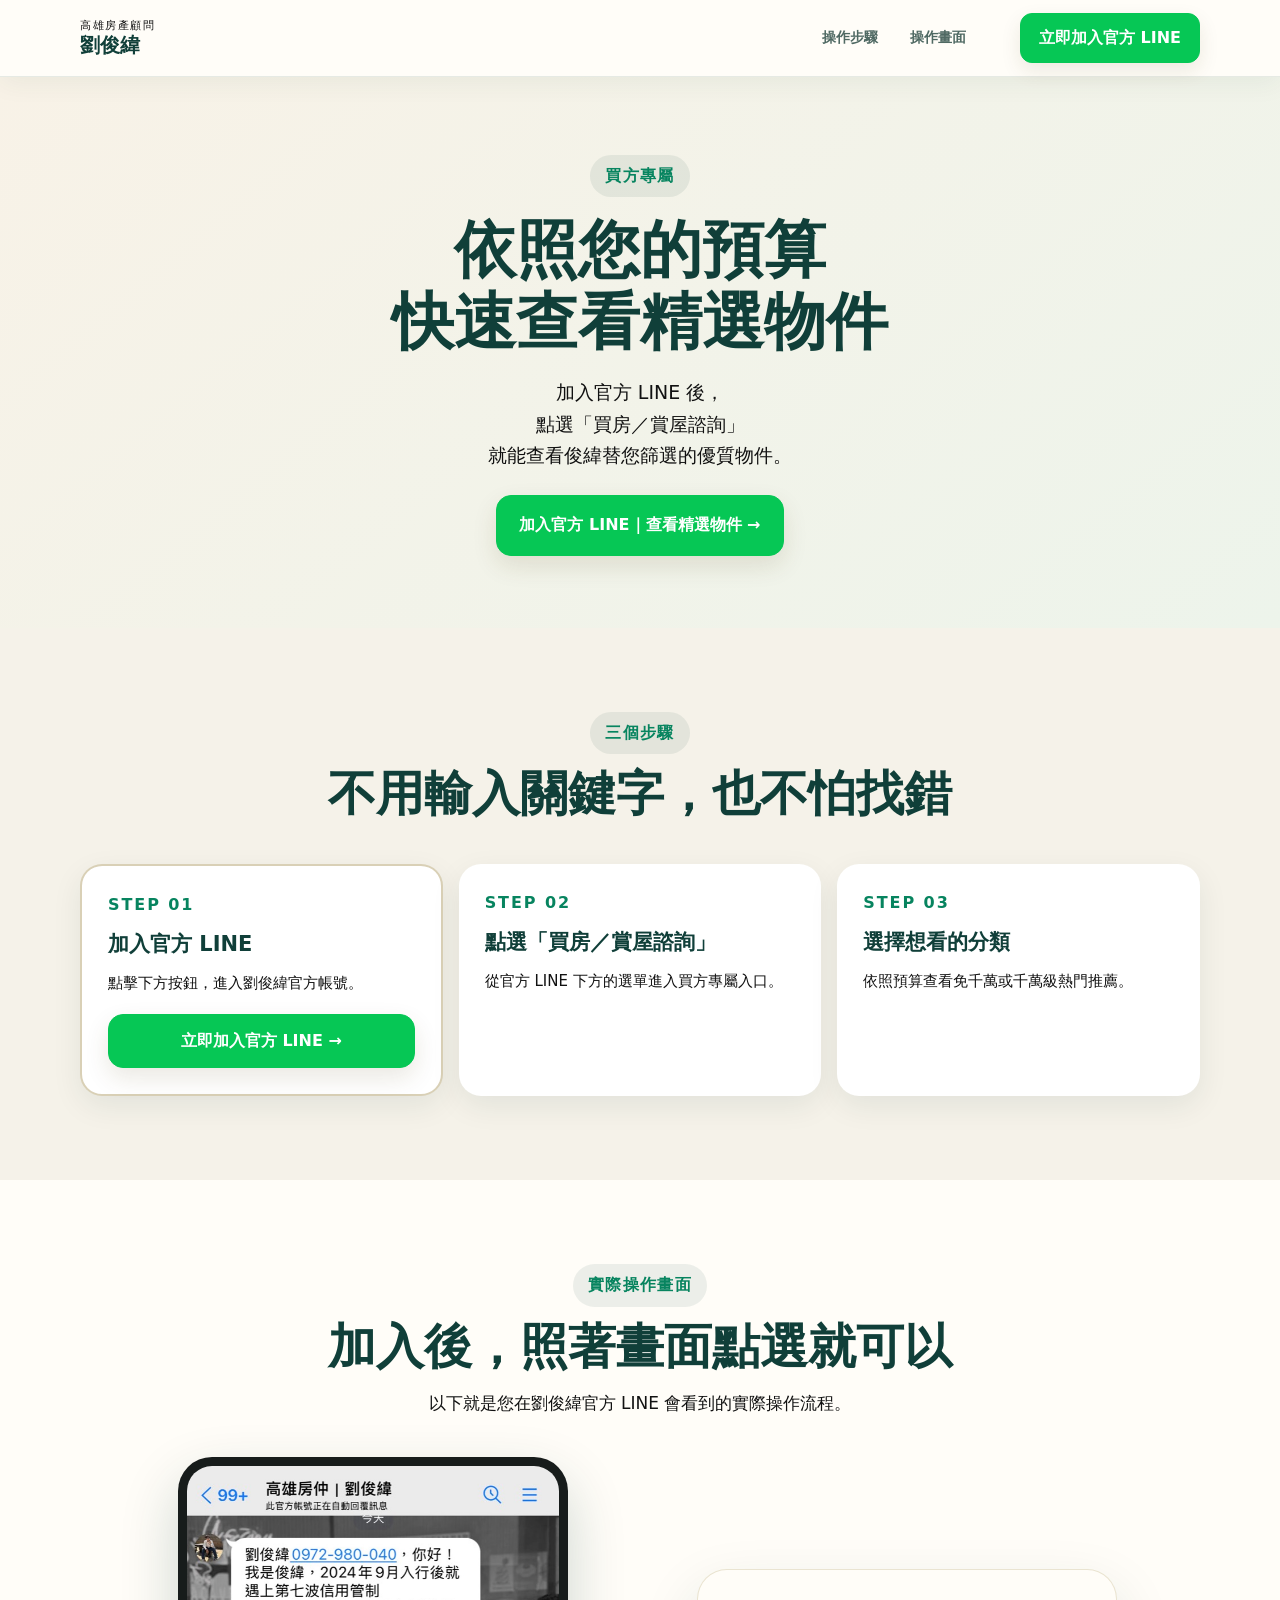
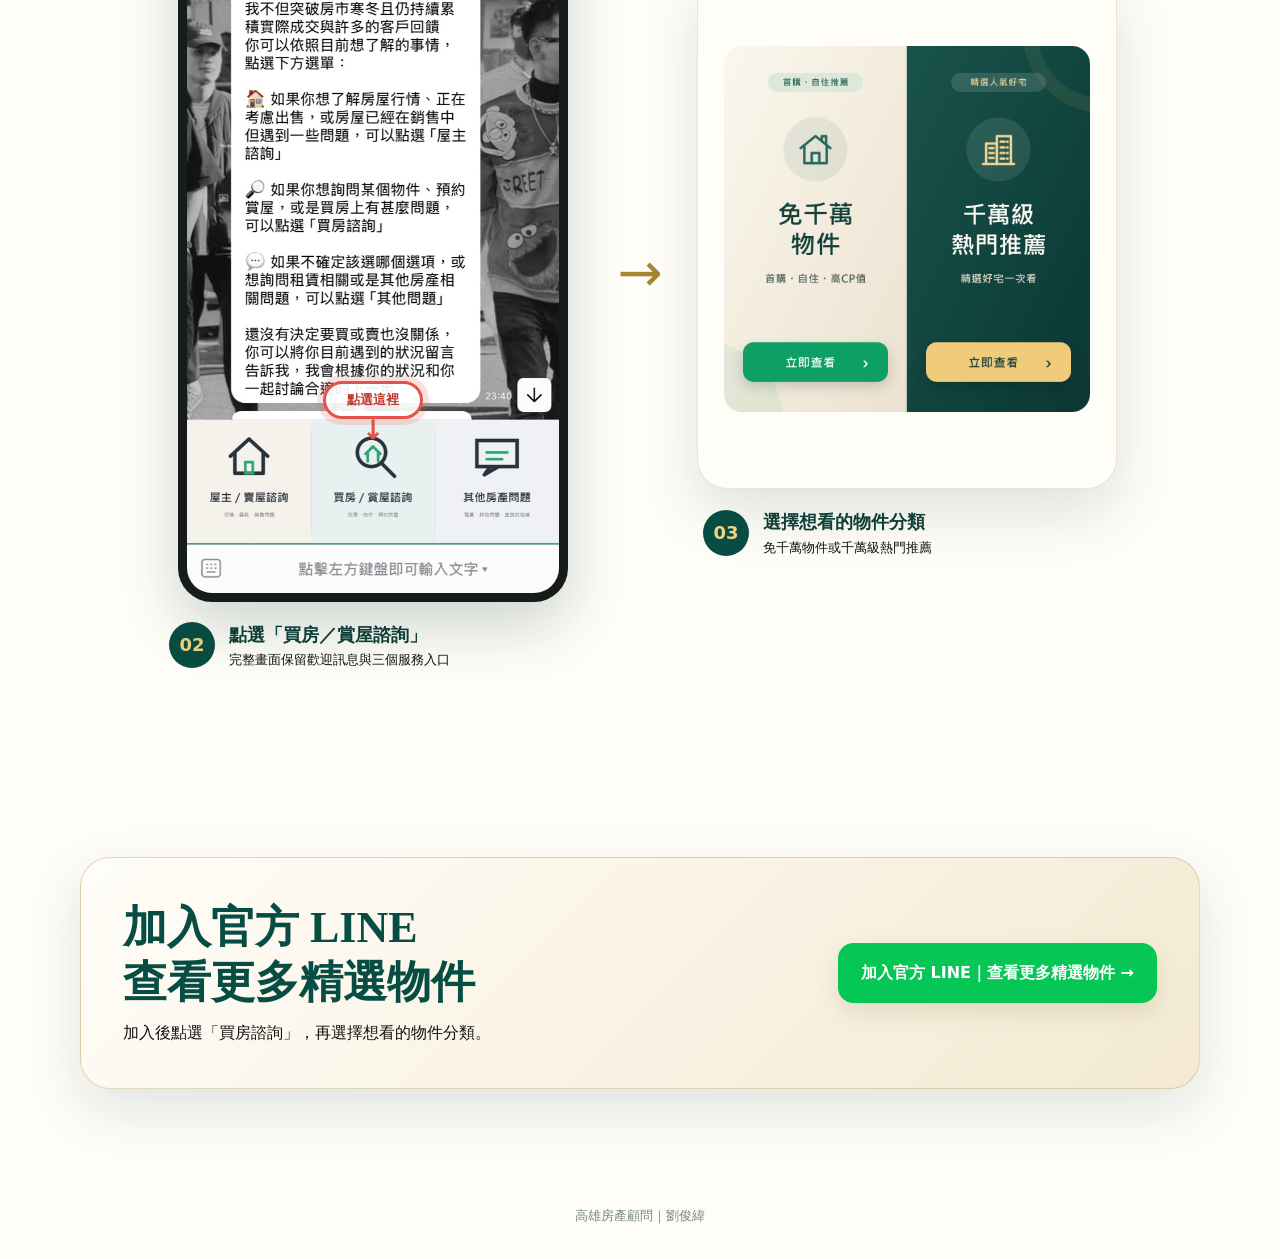
==== buyer.html @ 052be554 "優化手機版閱讀與操作體驗" ====
<!doctype html>
<html lang="zh-Hant">
<head>
  <meta charset="utf-8"><meta name="viewport" content="width=device-width,initial-scale=1">
  <title>精選物件｜劉俊緯不動產顧問</title><meta name="description" content="加入劉俊緯官方LINE，點選買房諮詢，查看依預算整理的精選物件。">
  <link rel="stylesheet" href="site.css?v=20261110b">
</head>
<body class="has-sticky">
  <header class="sticky-nav"><div class="nav-inner wrap"><a class="nav-brand" href="index.html"><small>高雄房產顧問</small><b>劉俊緯</b></a><nav><a href="#steps">操作步驟</a><a href="#tutorial">操作畫面</a></nav><a class="nav-cta" href="https://lin.ee/toOOFOn" target="_blank" rel="noreferrer">立即加入官方 LINE</a></div></header>
  <main>
    <section class="hero buyer-hero"><div class="wrap buyer-hero-copy"><span class="section-label">買方專屬</span><h1>依照您的預算<br>快速查看精選物件</h1><p class="lead"><span>加入官方 LINE 後，</span><span>點選「買房／賞屋諮詢」</span><span>就能查看俊緯替您篩選的優質物件。</span></p><a class="cta" href="https://lin.ee/toOOFOn" target="_blank" rel="noreferrer">加入官方 LINE｜查看精選物件 →</a></div></section>
    <section id="steps" class="section soft"><div class="wrap"><div class="section-head"><span class="section-label">三個步驟</span><h2>不用輸入關鍵字，也不怕找錯</h2></div><div class="steps-line buyer-steps"><article class="step featured-step"><b>STEP 01</b><h3>加入官方 LINE</h3><p>點擊下方按鈕，進入劉俊緯官方帳號。</p><a class="cta mini-cta" href="https://lin.ee/toOOFOn" target="_blank" rel="noreferrer">立即加入官方 LINE →</a></article><article class="step"><b>STEP 02</b><h3>點選「買房／賞屋諮詢」</h3><p>從官方 LINE 下方的選單進入買方專屬入口。</p></article><article class="step"><b>STEP 03</b><h3>選擇想看的分類</h3><p>依照預算查看免千萬或千萬級熱門推薦。</p></article></div></div></section>
    <section id="tutorial" class="section"><div class="wrap"><div class="section-head"><span class="section-label">實際操作畫面</span><h2>加入後，照著畫面點選就可以</h2><p>以下就是您在劉俊緯官方 LINE 會看到的實際操作流程。</p></div><div class="tutorial-visuals">
      <article class="tutorial-card"><div class="phone-shot"><img src="line-official-chat.jpg" alt="劉俊緯官方LINE完整歡迎訊息與三路口選單"><span class="tap-marker">點選這裡</span></div><div class="demo-caption"><b>02</b><div><strong>點選「買房／賞屋諮詢」</strong><span>完整畫面保留歡迎訊息與三個服務入口</span></div></div></article>
      <div class="demo-arrow" aria-hidden="true">→</div>
      <article class="tutorial-card"><div class="selector-card"><img src="line-buyer-budget-selector.png" alt="免千萬物件與千萬級熱門推薦選擇畫面"></div><div class="demo-caption"><b>03</b><div><strong>選擇想看的物件分類</strong><span>免千萬物件或千萬級熱門推薦</span></div></div></article>
    </div></div></section>
    <section class="section"><div class="wrap"><div class="cta-panel"><div><h2>加入官方 LINE<br>查看更多精選物件</h2><p>加入後點選「買房諮詢」，再選擇想看的物件分類。</p></div><a class="cta contrast" href="https://lin.ee/toOOFOn" target="_blank" rel="noreferrer">加入官方 LINE｜查看更多精選物件 →</a></div></div></section>
  </main>
  <div class="mobile-sticky"><a class="cta" href="https://lin.ee/toOOFOn" target="_blank" rel="noreferrer">加入官方 LINE｜查看精選物件</a></div><footer>高雄房產顧問｜劉俊緯</footer>
</body>
</html>
---- site.css ----
:root{--ink:#103f39;--deep:#084d43;--deep2:#063d36;--green:#06b96d;--green2:#07845f;--cream:#f8f2e7;--soft:#f5f2e9;--gold:#f3d37e;--red:#d84b3f;--white:#fff;--muted:#647772;--shadow:0 20px 55px rgba(11,65,56,.13);--radius:26px}
*{box-sizing:border-box}html{scroll-behavior:smooth;scroll-padding-top:90px}body{margin:0;font-family:"Noto Sans TC","PingFang TC","Microsoft JhengHei",system-ui,sans-serif;color:var(--ink);background:#fffdf8;line-height:1.65}a{color:inherit;text-decoration:none}img{display:block;max-width:100%}a,button{-webkit-tap-highlight-color:transparent}.wrap{width:min(1120px,calc(100% - 40px));margin:auto}
.sticky-nav{position:sticky;top:0;z-index:40;background:rgba(255,253,248,.94);backdrop-filter:blur(18px);border-bottom:1px solid rgba(11,72,63,.1);box-shadow:0 6px 25px rgba(9,65,56,.06)}.nav-inner{height:76px;display:flex;align-items:center;gap:30px}.nav-brand{display:flex;flex-direction:column;line-height:1.2;min-width:128px}.nav-brand small{font-size:11px;letter-spacing:.14em;color:#66807a}.nav-brand b{font-size:20px}.sticky-nav nav{display:flex;gap:8px;margin-left:auto}.sticky-nav nav a{position:relative;padding:9px 12px;border-radius:10px;font-size:14px;font-weight:800;color:#4f6963;transition:.2s ease}.sticky-nav nav a:after{content:"";position:absolute;left:12px;right:12px;bottom:4px;height:2px;border-radius:2px;background:var(--green2);transform:scaleX(0);transition:.2s ease}.sticky-nav nav a:hover,.sticky-nav nav a:focus-visible{color:var(--deep);background:#f3eddf}.sticky-nav nav a:hover:after,.sticky-nav nav a:focus-visible:after{transform:scaleX(1)}.nav-cta{margin-left:12px;padding:11px 18px;border:1.5px solid #c6a958;border-radius:12px;background:#fffaf0;color:var(--deep);font-weight:900;box-shadow:0 8px 20px rgba(81,65,24,.1);transition:.2s ease}.nav-cta:hover,.nav-cta:focus-visible{background:var(--deep);border-color:var(--deep);color:white;transform:translateY(-2px)}
.home{min-height:100svh;overflow:hidden}.home-v2{background:radial-gradient(circle at 80% 12%,#dce7d8 0 20%,transparent 20.3%),linear-gradient(135deg,#fbf5e9 0 58%,#edf3ea 58%)}.home-stage{min-height:100svh;display:grid;grid-template-columns:1fr 1fr;align-items:center;gap:64px;padding:58px 0}.eyebrow,.section-label{display:inline-flex;padding:8px 15px;border-radius:999px;background:rgba(16,63,57,.08);font-weight:900;font-size:16px;letter-spacing:.08em;color:var(--green2)}.home h1,.hero h1,.section-head h2,.cta-panel h2,.contact-copy h2{font-family:"Noto Serif TC","PMingLiU",serif}.home h1{font-size:clamp(40px,5vw,66px);line-height:1.18;margin:22px 0 14px}.home-copy>p{font-size:18px;color:#546b65;margin:0 0 30px}.choice-grid{display:grid;gap:14px}.choice{min-height:92px;border-radius:22px;padding:20px 24px;display:flex;align-items:center;justify-content:space-between;box-shadow:0 12px 35px rgba(14,64,56,.12);transition:.22s ease}.choice:hover{transform:translateY(-3px);box-shadow:0 18px 42px rgba(14,64,56,.18)}.choice strong{display:block;font-size:21px}.choice span{display:block;font-size:14px;margin-top:3px;opacity:.8}.choice>b{font-size:27px}.owner-choice{background:var(--deep);color:white}.buyer-choice{background:white}.home-person{align-self:end;position:relative;max-width:470px;margin:auto}.home-portrait-wrap{position:relative}.home-portrait-wrap:before{content:"";position:absolute;inset:10% 2% 0;border-radius:50% 50% 26% 26%;background:#d7e3d6}.home-portrait{position:relative;max-height:560px;margin:auto;filter:drop-shadow(0 28px 25px rgba(18,67,58,.13))}.home-intro-card{position:absolute;left:50%;bottom:24px;transform:translateX(-50%);width:min(440px,96%);padding:22px 25px;border-radius:22px;background:rgba(255,255,255,.97);backdrop-filter:blur(12px);box-shadow:var(--shadow)}.intro-heading{display:flex;align-items:baseline;gap:9px}.intro-heading span{font-size:16px;color:#5d716c}.home-intro-card h2{font-size:32px;line-height:1;margin:0}.home-intro-card>strong{display:block;margin-top:7px;font-size:15px;color:var(--green2)}.home-intro-card>p{font-size:15px;line-height:1.7;color:#526963;margin:10px 0 0}
.hero{padding:78px 0 72px;background:linear-gradient(140deg,var(--cream),#edf4eb);overflow:hidden}.hero-grid{display:grid;grid-template-columns:1.05fr .95fr;align-items:center;gap:60px}.hero h1{font-size:clamp(38px,5vw,62px);line-height:1.16;margin:18px 0}.hero p.lead{font-size:19px;color:#526963;max-width:680px}.hero p.lead span{display:block}.hero-portrait{position:relative}.hero-portrait:before{content:"";position:absolute;inset:10% 0 0;border-radius:50% 50% 30% 30%;background:#cfddd0}.hero-portrait img{position:relative;max-height:520px;margin:auto;filter:drop-shadow(0 22px 24px rgba(8,60,51,.18))}.proof-row{display:flex;gap:12px;flex-wrap:wrap;margin-top:28px}.proof-pill{min-height:64px;background:#fff;padding:11px 18px;border-radius:15px;box-shadow:0 10px 28px rgba(11,75,65,.09);display:flex;align-items:center;justify-content:center;gap:7px;font-weight:800}.proof-pill small{font-size:13px;color:#637671}.hot-number{font-size:26px;color:var(--red);line-height:1}.hero-cta{margin-top:22px}.buyer-hero{text-align:center}.buyer-hero-copy{max-width:830px}.buyer-hero .lead{margin:0 auto 24px}.buyer-hero .lead span{display:block}
.section{padding:84px 0}.section.soft{background:var(--soft)}.section.deep{background:var(--deep);color:white}.section-head{max-width:800px;margin:0 auto 40px;text-align:center}.section-head h2{font-size:clamp(32px,4vw,48px);line-height:1.25;margin:10px 0 12px}.section-head p{margin:0;color:#6b7d78;font-size:17px}.section-head p span{display:block}.deep .section-head p{color:#c7d9d4}.light-label{color:var(--gold);background:rgba(255,255,255,.1)}
.situation-grid{display:grid;grid-template-columns:repeat(4,1fr);gap:16px}.situation{padding:26px 22px;border-radius:22px;background:white;box-shadow:0 12px 35px rgba(10,62,53,.08);border-top:4px solid var(--green)}.situation>b{display:inline-grid;place-items:center;width:34px;height:34px;border-radius:50%;background:#e4f2ea;color:var(--green2)}.situation h3{font-size:18px;line-height:1.45;margin:16px 0 8px}.situation p{font-size:14px;color:#647570;margin:0}
.cases{display:grid;grid-template-columns:repeat(4,1fr);gap:16px}.case{background:white;padding:10px 10px 22px;border-radius:20px;box-shadow:0 12px 32px rgba(7,58,50,.1);text-align:center}.case img{width:100%;aspect-ratio:4/3;object-fit:cover;border-radius:14px;background:#e8eee7}.case h3{margin:16px 8px 2px;font-size:18px}.case p{margin:0 8px;color:#667873;font-size:14px}.case strong{display:block;color:var(--red);font-size:34px;line-height:1.15;margin-top:4px}
.before-after{display:grid;grid-template-columns:1fr 1fr;gap:20px}.before-after figure{margin:0;background:#fff;padding:12px;border-radius:22px;box-shadow:var(--shadow)}.image-wrap{position:relative;overflow:hidden;border-radius:15px;background:#e8eee7}.before-after img{width:100%;aspect-ratio:4/3;object-fit:cover}.before-after figcaption{padding:14px 8px 4px}.before-after figcaption b{display:block;font-size:19px}.before-after figcaption span{font-size:14px;color:#687a75}.center-cta{text-align:center;margin-top:34px}
.method-section{background:linear-gradient(145deg,#f3eee2,#edf3ea)}.method-row{display:grid;grid-template-columns:repeat(3,1fr);gap:16px}.method{padding:28px;border-radius:22px;background:#fffdf8;border:1px solid rgba(151,124,53,.2);box-shadow:0 14px 36px rgba(8,61,52,.08)}.method .num{font-family:serif;font-size:40px;color:#b68f28}.method h3{font-size:20px;margin:8px 0}.method p{margin:0;color:#647772;font-size:15px}
.feedback-board{display:grid;grid-template-columns:repeat(3,1fr);gap:16px;align-items:start}.feedback-topic{background:white;padding:16px;border-radius:24px;box-shadow:0 12px 35px rgba(7,57,49,.09)}.feedback-topic h3{font-size:18px;margin:2px 4px 14px}.feedback-shots{display:grid;gap:10px}.feedback-shots img{width:100%;border-radius:13px;background:#edf1eb}
.cta-panel{display:grid;grid-template-columns:1fr auto;gap:30px;align-items:center;padding:42px;border:1px solid rgba(151,124,53,.28);border-radius:30px;background:linear-gradient(135deg,#fffdf8,#f4ead2);color:var(--deep);box-shadow:var(--shadow)}.cta-panel h2{font-size:clamp(29px,4vw,44px);line-height:1.25;margin:0 0 10px}.cta-panel p{margin:0;color:#60736e}.cta{display:inline-flex;align-items:center;justify-content:center;gap:10px;padding:16px 22px;border:1.5px solid #b99a43;border-radius:15px;background:linear-gradient(135deg,#fffdf8,#f5ead0);color:var(--deep);font-weight:900;box-shadow:0 10px 25px rgba(80,63,20,.12);text-align:center;transition:.2s ease}.cta:hover,.cta:focus-visible{background:var(--deep);border-color:var(--deep);color:white;transform:translateY(-2px);box-shadow:0 14px 30px rgba(8,61,54,.2)}.cta.contrast{background:linear-gradient(135deg,#fffdf8,#f5ead0);color:var(--deep)}.cta.contrast:hover,.cta.contrast:focus-visible{background:var(--deep);color:white}.mini-cta{margin-top:18px;padding:13px 16px;width:100%}
.contact-section{padding-bottom:76px;background:#f5f1e7}.contact-grid{display:grid;grid-template-columns:1fr 1fr;gap:56px;align-items:center}.contact-copy h2{font-size:clamp(30px,4vw,46px);line-height:1.28;margin:16px 0}.contact-copy p{color:#60736e;margin-bottom:24px}.contact-card{display:grid;grid-template-columns:160px 1fr;gap:24px;align-items:center;padding:22px;border-radius:26px;background:#fffdf8;border:1px solid rgba(151,124,53,.22);box-shadow:var(--shadow)}.contact-card img{width:100%;border-radius:18px;background:#dfe9df}.contact-card h3{font-size:30px;margin:2px 0}.contact-card p,.contact-card small{color:#60736e}.social-links{display:flex;gap:8px;flex-wrap:wrap;margin-top:15px}.social-links a{padding:7px 10px;border-radius:9px;background:#edf2e9;font-size:12px;font-weight:800}
.tutorial-visuals{display:grid;grid-template-columns:minmax(300px,420px) 70px minmax(300px,420px);align-items:center;justify-content:center;gap:22px}.tutorial-card{min-width:0}.phone-shot{position:relative;width:min(100%,390px);margin:auto;padding:9px;border-radius:34px;background:#171c1b;box-shadow:0 24px 58px rgba(8,56,48,.2)}.phone-shot img{width:100%;border-radius:25px}.tap-marker{position:absolute;left:50%;bottom:8.5%;transform:translateX(-50%);display:grid;place-items:center;width:92px;height:48px;border:4px solid #e45348;border-radius:999px;background:rgba(255,255,255,.92);color:#bc382f;font-size:13px;font-weight:900;box-shadow:0 0 0 8px rgba(228,83,72,.2)}.selector-card{display:grid;place-items:center;min-height:520px;padding:26px;border:1px solid rgba(151,124,53,.2);border-radius:30px;background:#fffdf8;box-shadow:0 24px 58px rgba(8,56,48,.13)}.selector-card img{width:100%;border-radius:18px}.demo-arrow{font-size:54px;color:#a8862e;text-align:center}.demo-caption{display:flex;gap:14px;align-items:center;padding:18px 6px}.demo-caption>b{display:grid;place-items:center;width:46px;height:46px;border-radius:50%;background:var(--deep);color:var(--gold);font-size:18px}.demo-caption strong{display:block;font-size:18px}.demo-caption span{display:block;font-size:13px;color:#687a75}.steps-line{display:grid;grid-template-columns:repeat(3,1fr);gap:16px}.step{background:white;padding:26px;border-radius:22px;box-shadow:0 10px 30px rgba(7,57,49,.08)}.step>b{color:var(--green2);font-size:16px;letter-spacing:.12em}.step h3{font-size:21px;margin:9px 0}.step p{margin:0;font-size:15px;color:#657772}.featured-step{border:2px solid rgba(151,124,53,.36)}
.mobile-sticky{display:none}footer{padding:32px 0;text-align:center;color:#758681;font-size:13px}
@media(max-width:900px){.sticky-nav nav{display:none}.nav-cta{margin-left:auto}.home-stage,.hero-grid,.contact-grid{grid-template-columns:1fr}.home-stage{padding-top:36px;text-align:center}.choice{text-align:left}.home-person{max-width:420px}.hero{padding-top:58px}.hero-grid{gap:22px}.hero-copy{text-align:center}.hero-copy .lead span{display:block}.proof-row{justify-content:center}.situation-grid,.cases{grid-template-columns:repeat(2,1fr)}.method-row,.feedback-board,.steps-line{grid-template-columns:1fr}.cta-panel{grid-template-columns:1fr;text-align:center}.tutorial-visuals{grid-template-columns:minmax(280px,440px);gap:8px}.demo-arrow{transform:rotate(90deg);font-size:42px}.contact-grid{gap:30px}}
@media(max-width:580px){.wrap{width:min(100% - 28px,1120px)}.nav-inner{height:64px}.nav-brand small{font-size:9px}.nav-brand b{font-size:17px}.nav-cta{font-size:11px;padding:9px 10px}.home-stage{min-height:100svh;padding:34px 0 0}.home h1{font-size:37px}.home-copy>p{font-size:16px}.choice{min-height:80px;padding:15px 18px}.choice strong{font-size:18px}.choice span{font-size:12px}.home-person{max-width:340px;margin-top:8px}.home-portrait{max-height:390px}.home-intro-card{position:relative;left:auto;bottom:auto;transform:none;width:100%;margin-top:-38px;text-align:left}.intro-heading span{font-size:15px}.home-intro-card h2{font-size:28px}.home-intro-card>strong{font-size:14px}.home-intro-card>p{font-size:14px;line-height:1.75}.hero{padding:48px 0 54px}.hero h1{font-size:38px}.section-label{font-size:14px}.section{padding:62px 0}.section-head h2{font-size:32px}.section-head p{font-size:15px}.situation-grid,.cases,.before-after{grid-template-columns:1fr}.case{display:grid;grid-template-columns:42% 1fr;gap:6px;padding:10px;text-align:left}.case img{grid-row:1}.case>div{align-self:center}.case h3{margin:0 8px}.case p{margin:4px 8px}.case strong{font-size:30px}.proof-pill{font-size:13px}.hot-number{font-size:23px}.hero-cta{width:100%}.cta-panel{padding:30px 20px}.cta{width:100%}.phone-shot{width:min(100%,350px);padding:7px;border-radius:28px}.phone-shot img{border-radius:21px}.tap-marker{width:82px;height:42px;font-size:12px}.selector-card{min-height:0;padding:18px}.demo-caption{padding-bottom:8px}.contact-card{grid-template-columns:100px 1fr;gap:16px;padding:16px}.contact-card h3{font-size:23px}.contact-card p,.contact-card small{font-size:12px}.mobile-sticky{display:block;position:fixed;left:12px;right:12px;bottom:10px;z-index:60}.mobile-sticky .cta{background:#fffaf0;box-shadow:0 10px 32px rgba(55,43,16,.22)}body.has-sticky{padding-bottom:76px}}

/* 2026-11-09 refinement */
.nav-cta,.cta,.cta.contrast{background:#06c755;border-color:#06c755;color:#fff}
.nav-cta:hover,.nav-cta:focus-visible{background:#fffaf0;border-color:#c6a958;color:var(--deep)}
.cta:hover,.cta:focus-visible,.cta.contrast:hover,.cta.contrast:focus-visible{background:linear-gradient(135deg,#fffdf8,#f5ead0);border-color:#b99a43;color:var(--deep)}
.home-person{align-self:center}.home-intro-card{position:relative;left:auto;bottom:auto;transform:none;width:min(520px,100%);margin:-14px auto 0}.home-intro-card>p{font-size:15px;color:#111}.intro-story span,.intro-results span{display:block}.intro-story .intro-opening{display:block}.intro-story .intro-opening span{display:inline}.intro-story .market-accent{font-weight:900;color:#9a7421;background:linear-gradient(transparent 62%,rgba(243,211,126,.65) 62%)}.intro-story .market-and{color:#111}.intro-story b{color:var(--deep);font-weight:900}.intro-story .winter-breakthrough{color:var(--red)}.intro-result-strong{color:#111;font-weight:900}.nowrap{white-space:nowrap}
.portrait-proof-row{position:relative;z-index:2;display:grid;grid-template-columns:repeat(3,minmax(0,1fr));gap:9px;margin:-18px -22px 0}.portrait-proof{min-height:78px;padding:11px 8px;border:1px solid rgba(151,124,53,.18);border-radius:16px;background:rgba(255,255,255,.97);box-shadow:0 12px 30px rgba(11,75,65,.11);display:flex;flex-direction:column;align-items:center;justify-content:center;text-align:center}.portrait-proof b{font-size:24px;line-height:1.15;color:var(--deep)}.portrait-proof small{font-size:12px;line-height:1.35;color:#111;font-weight:800}.portrait-proof .hot-number{color:var(--red);font-size:25px}.records-emphasis{color:#111;font-weight:900}.before-after figcaption span strong{color:#111;font-weight:900}.before-after figcaption .packaging-time{color:var(--red)}
.mobile-swipe-hint{display:none}
.case-more{display:none}.case-swipe-hint{display:none}.records-cta{max-width:820px;margin:36px auto 0;padding:28px 32px;border:1px solid rgba(151,124,53,.28);border-radius:24px;background:linear-gradient(135deg,#fffdf8,#f3ead5);text-align:center;box-shadow:0 14px 38px rgba(8,61,52,.08)}.records-cta p{margin:0 0 18px;font-size:18px;font-weight:800;color:var(--deep)}
.image-wrap.lightbox-trigger{position:relative;display:block;width:100%;padding:0;border:0;cursor:zoom-in;text-align:inherit}.zoom-hint{position:absolute;right:12px;bottom:12px;padding:6px 10px;border-radius:999px;background:rgba(8,61,54,.84);color:#fff;font-size:12px;font-weight:800;opacity:0;transform:translateY(5px);transition:.2s ease}.lightbox-trigger:hover .zoom-hint,.lightbox-trigger:focus-visible .zoom-hint{opacity:1;transform:none}.lightbox[hidden]{display:none}.lightbox{position:fixed;inset:0;z-index:100;display:grid;grid-template-rows:1fr auto;place-items:center;padding:42px 24px 24px;background:rgba(4,22,19,.9);backdrop-filter:blur(8px)}.lightbox img{max-width:min(1100px,94vw);max-height:82vh;border-radius:18px;box-shadow:0 24px 70px rgba(0,0,0,.45)}.lightbox p{margin:12px 0 0;color:#fff;font-weight:800}.lightbox-close{position:absolute;top:18px;right:22px;width:46px;height:46px;border:1px solid rgba(255,255,255,.45);border-radius:50%;background:rgba(255,255,255,.12);color:#fff;font-size:30px;cursor:pointer}.lightbox-open{overflow:hidden}
.contact-copy p span{display:block}.contact-copy p span+span{margin-top:10px}.contact-phone{display:inline-block;margin:3px 0 8px;font-size:27px;line-height:1.2;font-weight:900;letter-spacing:.04em;color:var(--deep)}.contact-phone:hover,.contact-phone:focus-visible{color:#06c755}.social-links a{transition:.2s ease}.social-links .facebook:hover,.social-links .facebook:focus-visible{background:#1877f2;color:#fff}.social-links .instagram:hover,.social-links .instagram:focus-visible{background:linear-gradient(135deg,#833ab4,#fd1d1d,#fcb045);color:#fff}.social-links .line:hover,.social-links .line:focus-visible{background:#06c755;color:#fff}
.tap-marker{bottom:24.5%;width:100px;height:38px;border-width:3px;box-shadow:0 0 0 6px rgba(228,83,72,.18)}.tap-marker:after{content:"↓";position:absolute;left:50%;top:100%;transform:translateX(-50%);color:#e45348;font-size:27px;line-height:1;font-weight:900}

/* 提升淺色區塊的小字可讀性 */
.nav-brand small,.home-copy>p,.buyer-choice span,.intro-heading span,.home-intro-card>p,.hero p.lead,.proof-pill small,.section:not(.deep) .section-head p,.situation p,.case p,.before-after figcaption span,.method p,.case-more span,.cta-panel p,.contact-copy p,.contact-card p,.contact-card small,.step p,.demo-caption span{color:#111}
.buyer-choice span{opacity:1}.owner-choice span{color:#fff;opacity:.95}
.social-links .line:hover,.social-links .line:focus-visible{background:#06c755;color:#fff;box-shadow:none}

@media(min-width:901px){
  .home-person{align-self:center}
  .home-intro-card{position:absolute;left:50%;bottom:-42px;transform:translateX(-50%);width:min(520px,112%);margin:0;z-index:2}.intro-story .intro-opening{white-space:nowrap}
}

/* 2026-11-10 mobile reading flow */
@media(min-width:581px){
  .portrait-proof{min-height:58px;padding:7px 8px}.portrait-proof b{font-size:21px}.portrait-proof .hot-number{font-size:22px}.portrait-proof-row{margin-top:-10px}
}

@media(max-width:580px){
  .home-stage{display:flex;flex-direction:column;gap:28px;padding:18px 0 38px}
  .home-person{order:1;width:100%;max-width:350px;margin:0 auto}
  .home-copy{order:2;width:100%;padding-bottom:18px}
  .home-portrait{max-height:420px}
  .home-intro-card{z-index:3;margin-top:-96px;padding:19px 20px 20px;border-radius:20px}
  .home-copy .eyebrow{margin-top:4px}.home h1{font-size:34px;margin:16px 0 10px}.home-copy>p{margin-bottom:20px}
  .sticky-nav .nav-cta{display:none}.nav-inner{justify-content:flex-start}
  .hero-cta,.center-cta,.records-cta,.cta-panel .cta,.buyer-hero .cta,.mini-cta{display:none!important}
  .owner-hero .hero-grid{gap:8px}.owner-hero .hero-portrait{margin-top:8px;padding-bottom:12px}
  .owner-hero .lead span:first-child{white-space:nowrap;font-size:clamp(11.5px,3.25vw,13px);letter-spacing:-.035em}
  .owner-hero .lead span:last-child{margin-top:5px;font-size:15px}
  .portrait-proof-row{gap:6px;margin:-72px 0 0;padding:0 3px}
  .portrait-proof{min-height:58px;padding:7px 4px;border-radius:13px}
  .portrait-proof b{font-size:18px}.portrait-proof .hot-number{font-size:19px}.portrait-proof small{font-size:9px;line-height:1.25}
  .section{padding:54px 0}.section-head{margin-bottom:28px}.section-head h2{font-size:28px;line-height:1.35}
  .situation-section .section-head h2{font-size:27px;white-space:nowrap;letter-spacing:-.03em}
  .situation-section .section-head p span{display:block}.situation-section .section-head p span:first-child{font-size:14px;letter-spacing:-.02em}
  .packaging-heading h2 span{display:block}.packaging-heading h2 span:last-child{font-size:23px;white-space:nowrap;letter-spacing:-.035em}
  .mobile-nowrap{white-space:nowrap;font-size:27px}
  .situation-grid,.method-row,.feedback-board{display:flex;gap:14px;overflow-x:auto;scroll-snap-type:x mandatory;scroll-padding:0 14px;padding:8px 3px 22px;scrollbar-width:none}
  .situation-grid::-webkit-scrollbar,.method-row::-webkit-scrollbar,.feedback-board::-webkit-scrollbar{display:none}
  .situation,.method,.feedback-topic{flex:0 0 84%;scroll-snap-align:center}
  .situation{min-height:220px;padding:24px 22px}.method{min-height:250px}.feedback-topic{padding:14px}
  .mobile-swipe-hint{display:block;margin:2px 0 0;text-align:center;color:#657772;font-size:13px;font-weight:700}
  .cta-panel{padding:28px 20px}.cta-panel h2{font-size:28px}
  .buyer-hero .lead span{font-size:15px}.buyer-hero .lead span+span{margin-top:2px}
  .buyer-hero h1{font-size:35px}.buyer-steps .step{padding:23px 21px}
}

@media(max-width:580px){
  .home-intro-card{margin-top:-8px}.home-intro-card>p{font-size:14px}.portrait-proof-row{gap:6px;margin:-12px 0 0}.portrait-proof{min-height:72px;padding:9px 5px}.portrait-proof b{font-size:20px}.portrait-proof .hot-number{font-size:21px}.portrait-proof small{font-size:10px}
  #records .wrap{width:100%}#records .section-head,#records .records-cta{width:min(100% - 28px,1120px);margin-left:auto;margin-right:auto}
  .cases{display:flex;gap:14px;overflow-x:auto;scroll-snap-type:x mandatory;scroll-padding:0 22px;padding:8px 22px 24px;scrollbar-width:none}.cases::-webkit-scrollbar{display:none}.case{display:block;flex:0 0 82%;padding:10px 10px 22px;text-align:center;scroll-snap-align:center}.case img{width:100%}.case h3{margin:16px 8px 2px}.case p{margin:0 8px}.case-more{display:flex;flex-direction:column;align-items:center;justify-content:center;min-height:330px;padding:30px 24px;background:linear-gradient(145deg,#fffdf8,#efe4ca);border:1px solid rgba(151,124,53,.28)}.case-more span{font-size:15px;color:#6b7d78}.case-more b{margin-top:12px;font-size:25px;line-height:1.45}.case-more em{margin-top:18px;font-size:35px;font-style:normal;color:#a8862e}.case-swipe-hint{display:block;text-align:center;color:#657772;font-size:13px}.carousel-dots{display:flex;justify-content:center;gap:7px;margin-top:10px}.carousel-dots i{width:7px;height:7px;border-radius:50%;background:#c7d0cb;transition:.2s ease}.carousel-dots i.active{width:20px;border-radius:999px;background:#07845f}.records-cta{display:none}
  .zoom-hint{opacity:1}.lightbox{padding:54px 12px 18px}.lightbox img{max-width:96vw;max-height:78vh}.lightbox-close{top:10px;right:12px}
  .contact-phone{font-size:23px}.tap-marker{bottom:24.5%;width:88px;height:34px;font-size:11px}.mobile-sticky .cta{background:#06c755;border-color:#06c755;color:#fff}.mobile-sticky .cta:hover,.mobile-sticky .cta:focus-visible{background:linear-gradient(135deg,#fffdf8,#f5ead0);border-color:#b99a43;color:var(--deep)}
}

@media(max-width:580px){
  .home-intro-card{margin-top:-96px}.portrait-proof-row{margin-top:-72px}.portrait-proof{min-height:58px;padding:7px 4px}.portrait-proof b{font-size:18px}.portrait-proof .hot-number{font-size:19px}.portrait-proof small{font-size:9px}
}
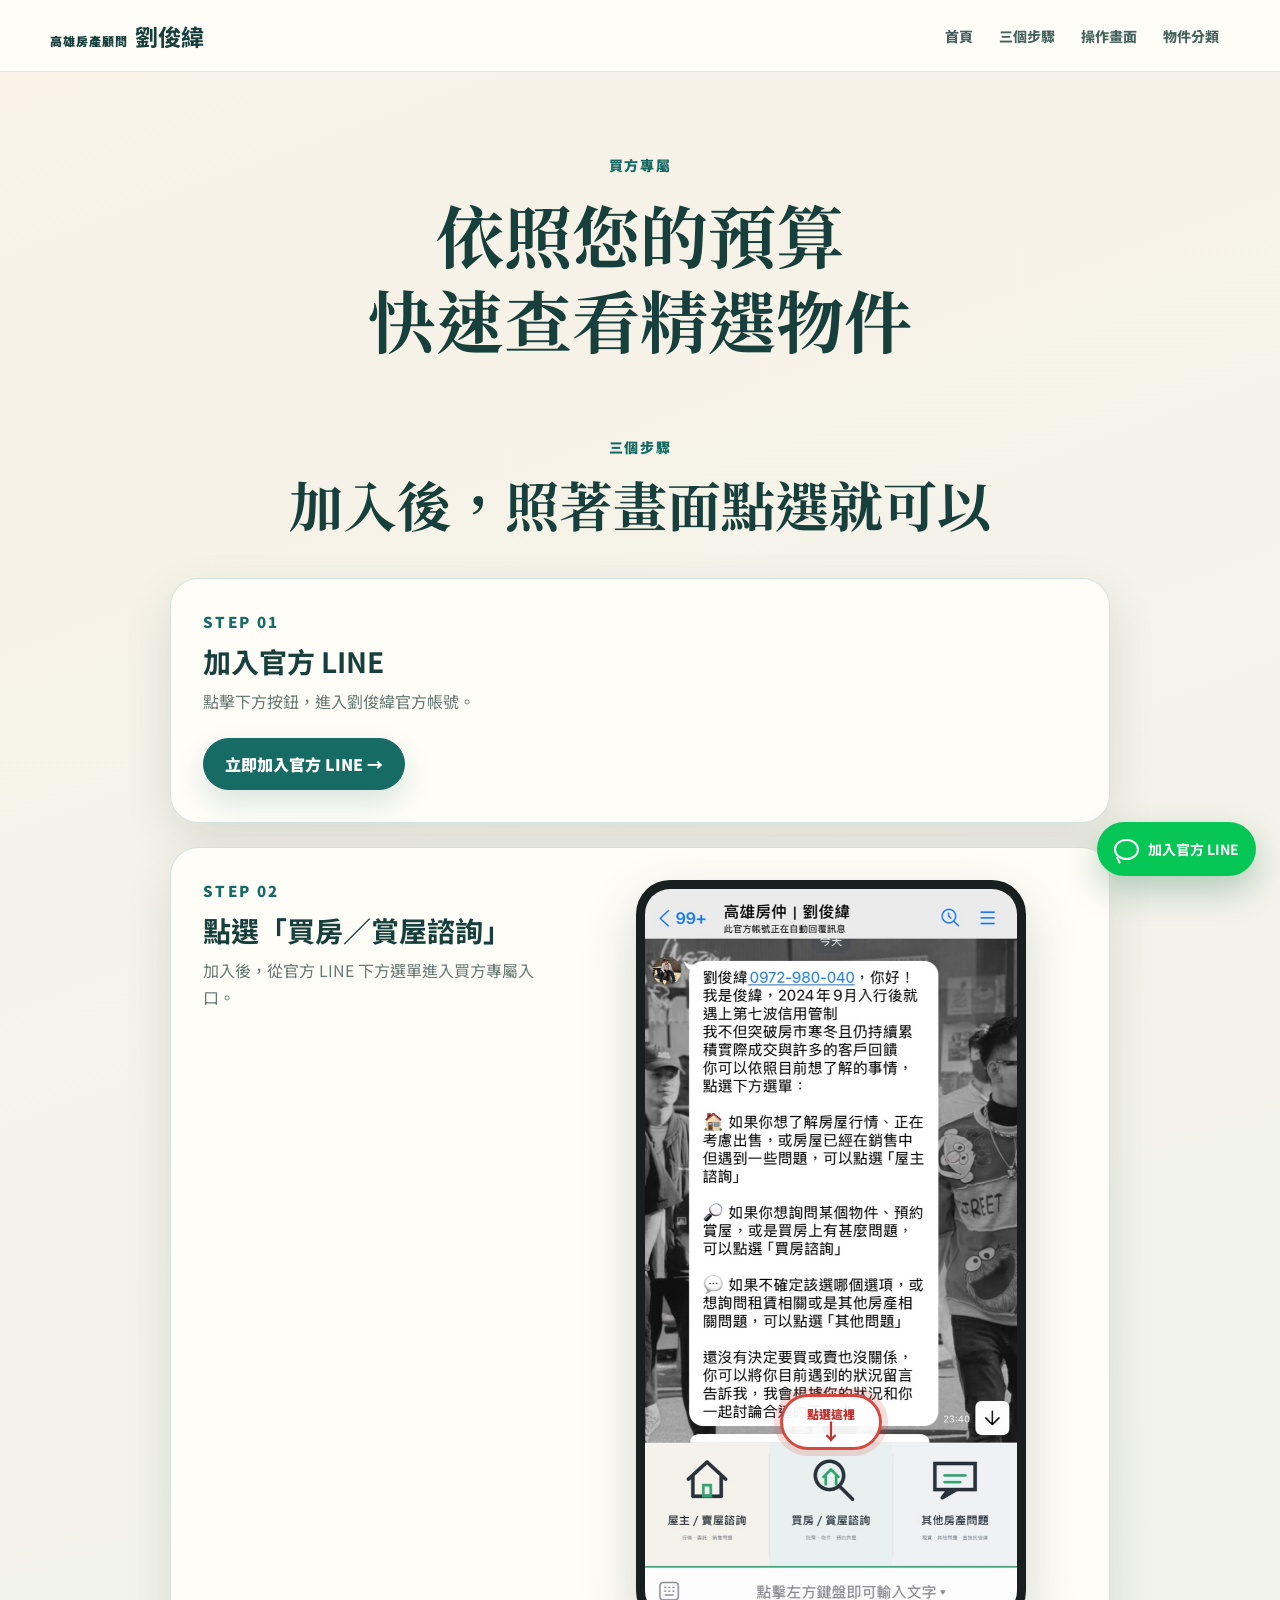
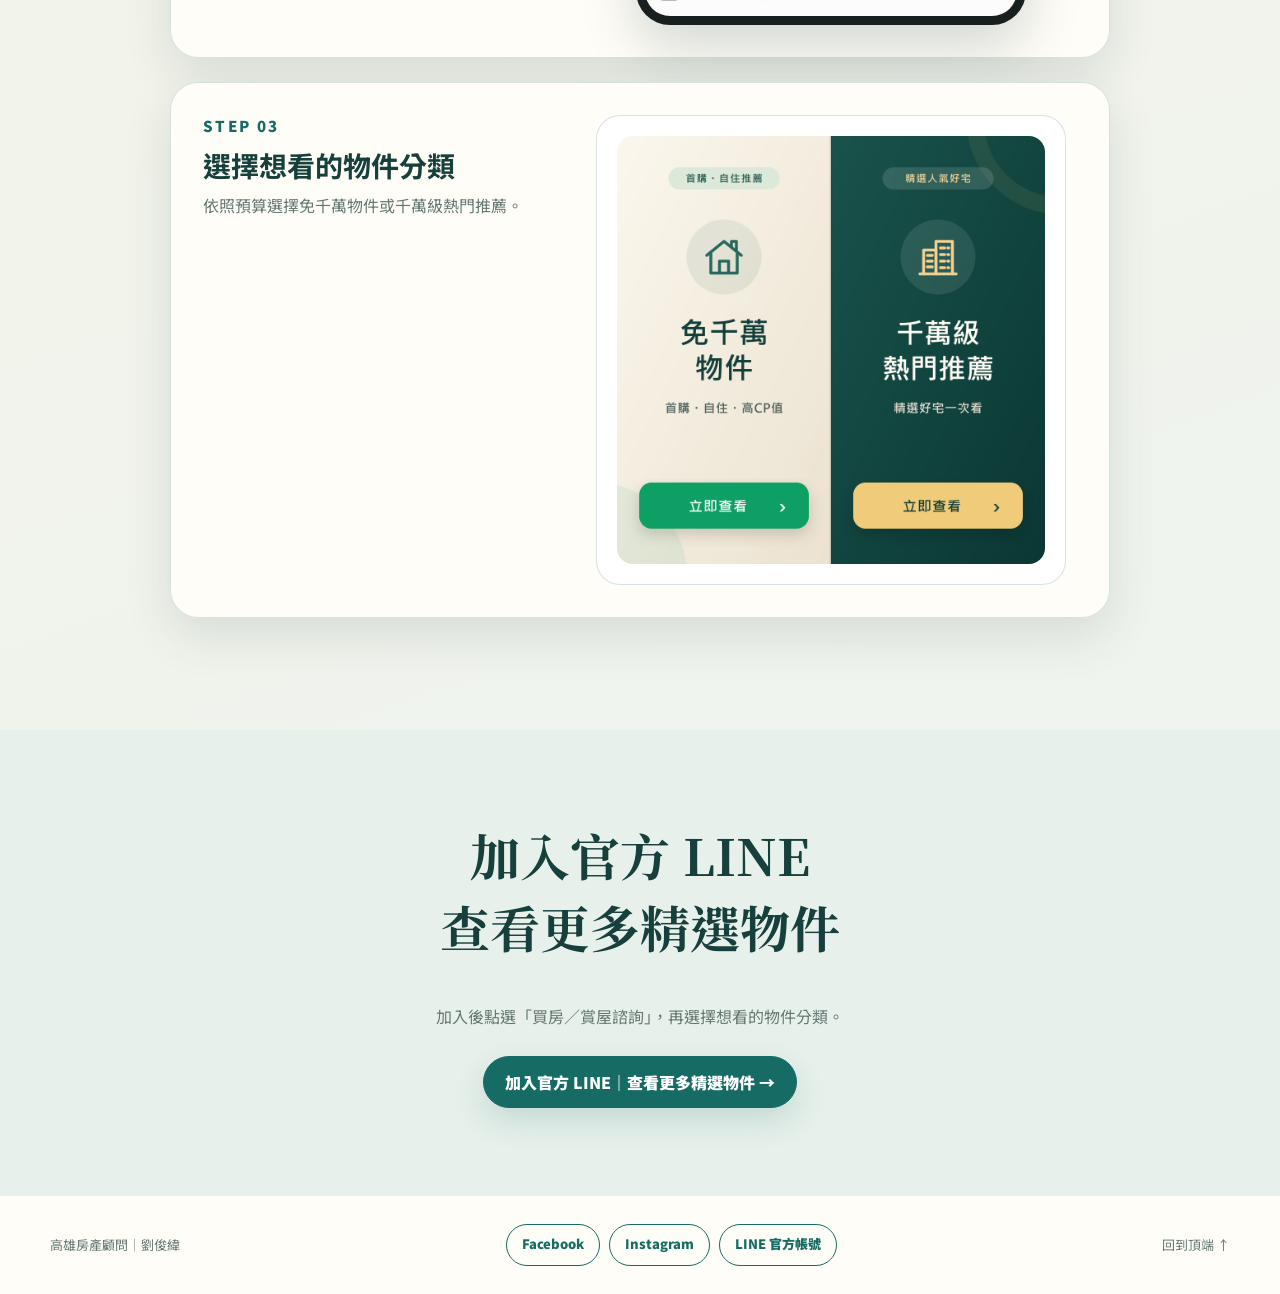
==== commit ac2da5bf: "統一公領域與私領域版型及導覽流程" ====
--- a/buyer.html
+++ b/buyer.html
@@ -1,22 +1,52 @@
 <!doctype html>
 <html lang="zh-Hant">
 <head>
-  <meta charset="utf-8"><meta name="viewport" content="width=device-width,initial-scale=1">
-  <title>精選物件｜劉俊緯不動產顧問</title><meta name="description" content="加入劉俊緯官方LINE，點選買房諮詢，查看依預算整理的精選物件。">
-  <link rel="stylesheet" href="site.css?v=20261110b">
+  <meta charset="utf-8">
+  <meta name="viewport" content="width=device-width,initial-scale=1">
+  <title>精選物件｜劉俊緯不動產顧問</title>
+  <meta name="description" content="加入劉俊緯官方LINE，點選買房諮詢，查看依預算整理的精選物件。">
+  <link rel="stylesheet" href="site.css?v=20261110e">
+  <script src="site.js?v=20261110e" defer></script>
 </head>
-<body class="has-sticky">
-  <header class="sticky-nav"><div class="nav-inner wrap"><a class="nav-brand" href="index.html"><small>高雄房產顧問</small><b>劉俊緯</b></a><nav><a href="#steps">操作步驟</a><a href="#tutorial">操作畫面</a></nav><a class="nav-cta" href="https://lin.ee/toOOFOn" target="_blank" rel="noreferrer">立即加入官方 LINE</a></div></header>
-  <main>
-    <section class="hero buyer-hero"><div class="wrap buyer-hero-copy"><span class="section-label">買方專屬</span><h1>依照您的預算<br>快速查看精選物件</h1><p class="lead"><span>加入官方 LINE 後，</span><span>點選「買房／賞屋諮詢」</span><span>就能查看俊緯替您篩選的優質物件。</span></p><a class="cta" href="https://lin.ee/toOOFOn" target="_blank" rel="noreferrer">加入官方 LINE｜查看精選物件 →</a></div></section>
-    <section id="steps" class="section soft"><div class="wrap"><div class="section-head"><span class="section-label">三個步驟</span><h2>不用輸入關鍵字，也不怕找錯</h2></div><div class="steps-line buyer-steps"><article class="step featured-step"><b>STEP 01</b><h3>加入官方 LINE</h3><p>點擊下方按鈕，進入劉俊緯官方帳號。</p><a class="cta mini-cta" href="https://lin.ee/toOOFOn" target="_blank" rel="noreferrer">立即加入官方 LINE →</a></article><article class="step"><b>STEP 02</b><h3>點選「買房／賞屋諮詢」</h3><p>從官方 LINE 下方的選單進入買方專屬入口。</p></article><article class="step"><b>STEP 03</b><h3>選擇想看的分類</h3><p>依照預算查看免千萬或千萬級熱門推薦。</p></article></div></div></section>
-    <section id="tutorial" class="section"><div class="wrap"><div class="section-head"><span class="section-label">實際操作畫面</span><h2>加入後，照著畫面點選就可以</h2><p>以下就是您在劉俊緯官方 LINE 會看到的實際操作流程。</p></div><div class="tutorial-visuals">
-      <article class="tutorial-card"><div class="phone-shot"><img src="line-official-chat.jpg" alt="劉俊緯官方LINE完整歡迎訊息與三路口選單"><span class="tap-marker">點選這裡</span></div><div class="demo-caption"><b>02</b><div><strong>點選「買房／賞屋諮詢」</strong><span>完整畫面保留歡迎訊息與三個服務入口</span></div></div></article>
-      <div class="demo-arrow" aria-hidden="true">→</div>
-      <article class="tutorial-card"><div class="selector-card"><img src="line-buyer-budget-selector.png" alt="免千萬物件與千萬級熱門推薦選擇畫面"></div><div class="demo-caption"><b>03</b><div><strong>選擇想看的物件分類</strong><span>免千萬物件或千萬級熱門推薦</span></div></div></article>
-    </div></div></section>
-    <section class="section"><div class="wrap"><div class="cta-panel"><div><h2>加入官方 LINE<br>查看更多精選物件</h2><p>加入後點選「買房諮詢」，再選擇想看的物件分類。</p></div><a class="cta contrast" href="https://lin.ee/toOOFOn" target="_blank" rel="noreferrer">加入官方 LINE｜查看更多精選物件 →</a></div></div></section>
+<body>
+  <header class="site-header">
+    <a class="brand" href="index.html"><span>高雄房產顧問</span><b>劉俊緯</b></a>
+    <nav><a href="#top">首頁</a><a href="#steps">三個步驟</a><a href="#step-two">操作畫面</a><a href="#step-three">物件分類</a></nav>
+    <button class="menu-button" type="button" aria-label="開啟網站目錄" aria-expanded="false"><span></span><span></span><span></span></button>
+  </header>
+  <div class="menu-panel" hidden><a href="#top">首頁</a><a href="#steps">三個步驟</a><a href="#step-two">操作畫面</a><a href="#step-three">物件分類</a></div>
+
+  <main class="buyer-page">
+    <section id="top" class="buyer-intro">
+      <span class="section-kicker">買方專屬</span>
+      <h1><span>依照您的預算</span><span>快速查看精選物件</span></h1>
+    </section>
+
+    <section id="steps" class="pad buyer-journey">
+      <div class="section-heading"><span>三個步驟</span><h2>加入後，照著畫面點選就可以</h2></div>
+
+      <article class="buyer-step step-one">
+        <div class="step-number">STEP 01</div>
+        <div class="step-copy"><h3>加入官方 LINE</h3><p>點擊下方按鈕，進入劉俊緯官方帳號。</p><a class="primary-button" href="https://lin.ee/toOOFOn" target="_blank" rel="noreferrer">立即加入官方 LINE →</a></div>
+      </article>
+
+      <article id="step-two" class="buyer-step visual-step">
+        <div class="step-number">STEP 02</div>
+        <div class="step-copy"><h3>點選「買房／賞屋諮詢」</h3><p>加入後，從官方 LINE 下方選單進入買方專屬入口。</p></div>
+        <div class="phone-shot"><img src="line-official-chat.jpg" alt="劉俊緯官方LINE完整歡迎訊息與三路口選單"><span class="tap-marker">點選這裡<b>↓</b></span></div>
+      </article>
+
+      <article id="step-three" class="buyer-step visual-step">
+        <div class="step-number">STEP 03</div>
+        <div class="step-copy"><h3>選擇想看的物件分類</h3><p>依照預算選擇免千萬物件或千萬級熱門推薦。</p></div>
+        <div class="selector-shot"><img src="line-buyer-budget-selector.png" alt="免千萬物件與千萬級熱門推薦選擇畫面"></div>
+      </article>
+    </section>
+
+    <section class="pad buyer-bottom"><h2>加入官方 LINE<br>查看更多精選物件</h2><p>加入後點選「買房／賞屋諮詢」，再選擇想看的物件分類。</p><a class="primary-button" href="https://lin.ee/toOOFOn" target="_blank" rel="noreferrer">加入官方 LINE｜查看更多精選物件 →</a></section>
   </main>
-  <div class="mobile-sticky"><a class="cta" href="https://lin.ee/toOOFOn" target="_blank" rel="noreferrer">加入官方 LINE｜查看精選物件</a></div><footer>高雄房產顧問｜劉俊緯</footer>
+
+  <footer class="site-footer"><p>高雄房產顧問｜劉俊緯</p><div class="social-actions"><a class="facebook" href="https://www.facebook.com/profile.php?id=61593687617416" target="_blank" rel="noreferrer">Facebook</a><a class="instagram" href="https://www.instagram.com/wei.house_kh" target="_blank" rel="noreferrer">Instagram</a><a class="line" href="https://lin.ee/toOOFOn" target="_blank" rel="noreferrer">LINE 官方帳號</a></div><a href="#top">回到頂端 ↑</a></footer>
+  <a class="line-float" href="https://lin.ee/toOOFOn" target="_blank" rel="noreferrer" aria-label="加入官方 LINE"><span class="chat-icon">◯</span><b>加入官方 LINE</b></a>
 </body>
 </html>
--- a/site.css
+++ b/site.css
@@ -1,86 +1,199 @@
-:root{--ink:#103f39;--deep:#084d43;--deep2:#063d36;--green:#06b96d;--green2:#07845f;--cream:#f8f2e7;--soft:#f5f2e9;--gold:#f3d37e;--red:#d84b3f;--white:#fff;--muted:#647772;--shadow:0 20px 55px rgba(11,65,56,.13);--radius:26px}
-*{box-sizing:border-box}html{scroll-behavior:smooth;scroll-padding-top:90px}body{margin:0;font-family:"Noto Sans TC","PingFang TC","Microsoft JhengHei",system-ui,sans-serif;color:var(--ink);background:#fffdf8;line-height:1.65}a{color:inherit;text-decoration:none}img{display:block;max-width:100%}a,button{-webkit-tap-highlight-color:transparent}.wrap{width:min(1120px,calc(100% - 40px));margin:auto}
-.sticky-nav{position:sticky;top:0;z-index:40;background:rgba(255,253,248,.94);backdrop-filter:blur(18px);border-bottom:1px solid rgba(11,72,63,.1);box-shadow:0 6px 25px rgba(9,65,56,.06)}.nav-inner{height:76px;display:flex;align-items:center;gap:30px}.nav-brand{display:flex;flex-direction:column;line-height:1.2;min-width:128px}.nav-brand small{font-size:11px;letter-spacing:.14em;color:#66807a}.nav-brand b{font-size:20px}.sticky-nav nav{display:flex;gap:8px;margin-left:auto}.sticky-nav nav a{position:relative;padding:9px 12px;border-radius:10px;font-size:14px;font-weight:800;color:#4f6963;transition:.2s ease}.sticky-nav nav a:after{content:"";position:absolute;left:12px;right:12px;bottom:4px;height:2px;border-radius:2px;background:var(--green2);transform:scaleX(0);transition:.2s ease}.sticky-nav nav a:hover,.sticky-nav nav a:focus-visible{color:var(--deep);background:#f3eddf}.sticky-nav nav a:hover:after,.sticky-nav nav a:focus-visible:after{transform:scaleX(1)}.nav-cta{margin-left:12px;padding:11px 18px;border:1.5px solid #c6a958;border-radius:12px;background:#fffaf0;color:var(--deep);font-weight:900;box-shadow:0 8px 20px rgba(81,65,24,.1);transition:.2s ease}.nav-cta:hover,.nav-cta:focus-visible{background:var(--deep);border-color:var(--deep);color:white;transform:translateY(-2px)}
-.home{min-height:100svh;overflow:hidden}.home-v2{background:radial-gradient(circle at 80% 12%,#dce7d8 0 20%,transparent 20.3%),linear-gradient(135deg,#fbf5e9 0 58%,#edf3ea 58%)}.home-stage{min-height:100svh;display:grid;grid-template-columns:1fr 1fr;align-items:center;gap:64px;padding:58px 0}.eyebrow,.section-label{display:inline-flex;padding:8px 15px;border-radius:999px;background:rgba(16,63,57,.08);font-weight:900;font-size:16px;letter-spacing:.08em;color:var(--green2)}.home h1,.hero h1,.section-head h2,.cta-panel h2,.contact-copy h2{font-family:"Noto Serif TC","PMingLiU",serif}.home h1{font-size:clamp(40px,5vw,66px);line-height:1.18;margin:22px 0 14px}.home-copy>p{font-size:18px;color:#546b65;margin:0 0 30px}.choice-grid{display:grid;gap:14px}.choice{min-height:92px;border-radius:22px;padding:20px 24px;display:flex;align-items:center;justify-content:space-between;box-shadow:0 12px 35px rgba(14,64,56,.12);transition:.22s ease}.choice:hover{transform:translateY(-3px);box-shadow:0 18px 42px rgba(14,64,56,.18)}.choice strong{display:block;font-size:21px}.choice span{display:block;font-size:14px;margin-top:3px;opacity:.8}.choice>b{font-size:27px}.owner-choice{background:var(--deep);color:white}.buyer-choice{background:white}.home-person{align-self:end;position:relative;max-width:470px;margin:auto}.home-portrait-wrap{position:relative}.home-portrait-wrap:before{content:"";position:absolute;inset:10% 2% 0;border-radius:50% 50% 26% 26%;background:#d7e3d6}.home-portrait{position:relative;max-height:560px;margin:auto;filter:drop-shadow(0 28px 25px rgba(18,67,58,.13))}.home-intro-card{position:absolute;left:50%;bottom:24px;transform:translateX(-50%);width:min(440px,96%);padding:22px 25px;border-radius:22px;background:rgba(255,255,255,.97);backdrop-filter:blur(12px);box-shadow:var(--shadow)}.intro-heading{display:flex;align-items:baseline;gap:9px}.intro-heading span{font-size:16px;color:#5d716c}.home-intro-card h2{font-size:32px;line-height:1;margin:0}.home-intro-card>strong{display:block;margin-top:7px;font-size:15px;color:var(--green2)}.home-intro-card>p{font-size:15px;line-height:1.7;color:#526963;margin:10px 0 0}
-.hero{padding:78px 0 72px;background:linear-gradient(140deg,var(--cream),#edf4eb);overflow:hidden}.hero-grid{display:grid;grid-template-columns:1.05fr .95fr;align-items:center;gap:60px}.hero h1{font-size:clamp(38px,5vw,62px);line-height:1.16;margin:18px 0}.hero p.lead{font-size:19px;color:#526963;max-width:680px}.hero p.lead span{display:block}.hero-portrait{position:relative}.hero-portrait:before{content:"";position:absolute;inset:10% 0 0;border-radius:50% 50% 30% 30%;background:#cfddd0}.hero-portrait img{position:relative;max-height:520px;margin:auto;filter:drop-shadow(0 22px 24px rgba(8,60,51,.18))}.proof-row{display:flex;gap:12px;flex-wrap:wrap;margin-top:28px}.proof-pill{min-height:64px;background:#fff;padding:11px 18px;border-radius:15px;box-shadow:0 10px 28px rgba(11,75,65,.09);display:flex;align-items:center;justify-content:center;gap:7px;font-weight:800}.proof-pill small{font-size:13px;color:#637671}.hot-number{font-size:26px;color:var(--red);line-height:1}.hero-cta{margin-top:22px}.buyer-hero{text-align:center}.buyer-hero-copy{max-width:830px}.buyer-hero .lead{margin:0 auto 24px}.buyer-hero .lead span{display:block}
-.section{padding:84px 0}.section.soft{background:var(--soft)}.section.deep{background:var(--deep);color:white}.section-head{max-width:800px;margin:0 auto 40px;text-align:center}.section-head h2{font-size:clamp(32px,4vw,48px);line-height:1.25;margin:10px 0 12px}.section-head p{margin:0;color:#6b7d78;font-size:17px}.section-head p span{display:block}.deep .section-head p{color:#c7d9d4}.light-label{color:var(--gold);background:rgba(255,255,255,.1)}
-.situation-grid{display:grid;grid-template-columns:repeat(4,1fr);gap:16px}.situation{padding:26px 22px;border-radius:22px;background:white;box-shadow:0 12px 35px rgba(10,62,53,.08);border-top:4px solid var(--green)}.situation>b{display:inline-grid;place-items:center;width:34px;height:34px;border-radius:50%;background:#e4f2ea;color:var(--green2)}.situation h3{font-size:18px;line-height:1.45;margin:16px 0 8px}.situation p{font-size:14px;color:#647570;margin:0}
-.cases{display:grid;grid-template-columns:repeat(4,1fr);gap:16px}.case{background:white;padding:10px 10px 22px;border-radius:20px;box-shadow:0 12px 32px rgba(7,58,50,.1);text-align:center}.case img{width:100%;aspect-ratio:4/3;object-fit:cover;border-radius:14px;background:#e8eee7}.case h3{margin:16px 8px 2px;font-size:18px}.case p{margin:0 8px;color:#667873;font-size:14px}.case strong{display:block;color:var(--red);font-size:34px;line-height:1.15;margin-top:4px}
-.before-after{display:grid;grid-template-columns:1fr 1fr;gap:20px}.before-after figure{margin:0;background:#fff;padding:12px;border-radius:22px;box-shadow:var(--shadow)}.image-wrap{position:relative;overflow:hidden;border-radius:15px;background:#e8eee7}.before-after img{width:100%;aspect-ratio:4/3;object-fit:cover}.before-after figcaption{padding:14px 8px 4px}.before-after figcaption b{display:block;font-size:19px}.before-after figcaption span{font-size:14px;color:#687a75}.center-cta{text-align:center;margin-top:34px}
-.method-section{background:linear-gradient(145deg,#f3eee2,#edf3ea)}.method-row{display:grid;grid-template-columns:repeat(3,1fr);gap:16px}.method{padding:28px;border-radius:22px;background:#fffdf8;border:1px solid rgba(151,124,53,.2);box-shadow:0 14px 36px rgba(8,61,52,.08)}.method .num{font-family:serif;font-size:40px;color:#b68f28}.method h3{font-size:20px;margin:8px 0}.method p{margin:0;color:#647772;font-size:15px}
-.feedback-board{display:grid;grid-template-columns:repeat(3,1fr);gap:16px;align-items:start}.feedback-topic{background:white;padding:16px;border-radius:24px;box-shadow:0 12px 35px rgba(7,57,49,.09)}.feedback-topic h3{font-size:18px;margin:2px 4px 14px}.feedback-shots{display:grid;gap:10px}.feedback-shots img{width:100%;border-radius:13px;background:#edf1eb}
-.cta-panel{display:grid;grid-template-columns:1fr auto;gap:30px;align-items:center;padding:42px;border:1px solid rgba(151,124,53,.28);border-radius:30px;background:linear-gradient(135deg,#fffdf8,#f4ead2);color:var(--deep);box-shadow:var(--shadow)}.cta-panel h2{font-size:clamp(29px,4vw,44px);line-height:1.25;margin:0 0 10px}.cta-panel p{margin:0;color:#60736e}.cta{display:inline-flex;align-items:center;justify-content:center;gap:10px;padding:16px 22px;border:1.5px solid #b99a43;border-radius:15px;background:linear-gradient(135deg,#fffdf8,#f5ead0);color:var(--deep);font-weight:900;box-shadow:0 10px 25px rgba(80,63,20,.12);text-align:center;transition:.2s ease}.cta:hover,.cta:focus-visible{background:var(--deep);border-color:var(--deep);color:white;transform:translateY(-2px);box-shadow:0 14px 30px rgba(8,61,54,.2)}.cta.contrast{background:linear-gradient(135deg,#fffdf8,#f5ead0);color:var(--deep)}.cta.contrast:hover,.cta.contrast:focus-visible{background:var(--deep);color:white}.mini-cta{margin-top:18px;padding:13px 16px;width:100%}
-.contact-section{padding-bottom:76px;background:#f5f1e7}.contact-grid{display:grid;grid-template-columns:1fr 1fr;gap:56px;align-items:center}.contact-copy h2{font-size:clamp(30px,4vw,46px);line-height:1.28;margin:16px 0}.contact-copy p{color:#60736e;margin-bottom:24px}.contact-card{display:grid;grid-template-columns:160px 1fr;gap:24px;align-items:center;padding:22px;border-radius:26px;background:#fffdf8;border:1px solid rgba(151,124,53,.22);box-shadow:var(--shadow)}.contact-card img{width:100%;border-radius:18px;background:#dfe9df}.contact-card h3{font-size:30px;margin:2px 0}.contact-card p,.contact-card small{color:#60736e}.social-links{display:flex;gap:8px;flex-wrap:wrap;margin-top:15px}.social-links a{padding:7px 10px;border-radius:9px;background:#edf2e9;font-size:12px;font-weight:800}
-.tutorial-visuals{display:grid;grid-template-columns:minmax(300px,420px) 70px minmax(300px,420px);align-items:center;justify-content:center;gap:22px}.tutorial-card{min-width:0}.phone-shot{position:relative;width:min(100%,390px);margin:auto;padding:9px;border-radius:34px;background:#171c1b;box-shadow:0 24px 58px rgba(8,56,48,.2)}.phone-shot img{width:100%;border-radius:25px}.tap-marker{position:absolute;left:50%;bottom:8.5%;transform:translateX(-50%);display:grid;place-items:center;width:92px;height:48px;border:4px solid #e45348;border-radius:999px;background:rgba(255,255,255,.92);color:#bc382f;font-size:13px;font-weight:900;box-shadow:0 0 0 8px rgba(228,83,72,.2)}.selector-card{display:grid;place-items:center;min-height:520px;padding:26px;border:1px solid rgba(151,124,53,.2);border-radius:30px;background:#fffdf8;box-shadow:0 24px 58px rgba(8,56,48,.13)}.selector-card img{width:100%;border-radius:18px}.demo-arrow{font-size:54px;color:#a8862e;text-align:center}.demo-caption{display:flex;gap:14px;align-items:center;padding:18px 6px}.demo-caption>b{display:grid;place-items:center;width:46px;height:46px;border-radius:50%;background:var(--deep);color:var(--gold);font-size:18px}.demo-caption strong{display:block;font-size:18px}.demo-caption span{display:block;font-size:13px;color:#687a75}.steps-line{display:grid;grid-template-columns:repeat(3,1fr);gap:16px}.step{background:white;padding:26px;border-radius:22px;box-shadow:0 10px 30px rgba(7,57,49,.08)}.step>b{color:var(--green2);font-size:16px;letter-spacing:.12em}.step h3{font-size:21px;margin:9px 0}.step p{margin:0;font-size:15px;color:#657772}.featured-step{border:2px solid rgba(151,124,53,.36)}
-.mobile-sticky{display:none}footer{padding:32px 0;text-align:center;color:#758681;font-size:13px}
-@media(max-width:900px){.sticky-nav nav{display:none}.nav-cta{margin-left:auto}.home-stage,.hero-grid,.contact-grid{grid-template-columns:1fr}.home-stage{padding-top:36px;text-align:center}.choice{text-align:left}.home-person{max-width:420px}.hero{padding-top:58px}.hero-grid{gap:22px}.hero-copy{text-align:center}.hero-copy .lead span{display:block}.proof-row{justify-content:center}.situation-grid,.cases{grid-template-columns:repeat(2,1fr)}.method-row,.feedback-board,.steps-line{grid-template-columns:1fr}.cta-panel{grid-template-columns:1fr;text-align:center}.tutorial-visuals{grid-template-columns:minmax(280px,440px);gap:8px}.demo-arrow{transform:rotate(90deg);font-size:42px}.contact-grid{gap:30px}}
-@media(max-width:580px){.wrap{width:min(100% - 28px,1120px)}.nav-inner{height:64px}.nav-brand small{font-size:9px}.nav-brand b{font-size:17px}.nav-cta{font-size:11px;padding:9px 10px}.home-stage{min-height:100svh;padding:34px 0 0}.home h1{font-size:37px}.home-copy>p{font-size:16px}.choice{min-height:80px;padding:15px 18px}.choice strong{font-size:18px}.choice span{font-size:12px}.home-person{max-width:340px;margin-top:8px}.home-portrait{max-height:390px}.home-intro-card{position:relative;left:auto;bottom:auto;transform:none;width:100%;margin-top:-38px;text-align:left}.intro-heading span{font-size:15px}.home-intro-card h2{font-size:28px}.home-intro-card>strong{font-size:14px}.home-intro-card>p{font-size:14px;line-height:1.75}.hero{padding:48px 0 54px}.hero h1{font-size:38px}.section-label{font-size:14px}.section{padding:62px 0}.section-head h2{font-size:32px}.section-head p{font-size:15px}.situation-grid,.cases,.before-after{grid-template-columns:1fr}.case{display:grid;grid-template-columns:42% 1fr;gap:6px;padding:10px;text-align:left}.case img{grid-row:1}.case>div{align-self:center}.case h3{margin:0 8px}.case p{margin:4px 8px}.case strong{font-size:30px}.proof-pill{font-size:13px}.hot-number{font-size:23px}.hero-cta{width:100%}.cta-panel{padding:30px 20px}.cta{width:100%}.phone-shot{width:min(100%,350px);padding:7px;border-radius:28px}.phone-shot img{border-radius:21px}.tap-marker{width:82px;height:42px;font-size:12px}.selector-card{min-height:0;padding:18px}.demo-caption{padding-bottom:8px}.contact-card{grid-template-columns:100px 1fr;gap:16px;padding:16px}.contact-card h3{font-size:23px}.contact-card p,.contact-card small{font-size:12px}.mobile-sticky{display:block;position:fixed;left:12px;right:12px;bottom:10px;z-index:60}.mobile-sticky .cta{background:#fffaf0;box-shadow:0 10px 32px rgba(55,43,16,.22)}body.has-sticky{padding-bottom:76px}}
+@import url("https://fonts.googleapis.com/css2?family=Noto+Sans+TC:wght@400;600;700;800;900&family=Noto+Serif+TC:wght@600;700;800;900&display=swap");
 
-/* 2026-11-09 refinement */
-.nav-cta,.cta,.cta.contrast{background:#06c755;border-color:#06c755;color:#fff}
-.nav-cta:hover,.nav-cta:focus-visible{background:#fffaf0;border-color:#c6a958;color:var(--deep)}
-.cta:hover,.cta:focus-visible,.cta.contrast:hover,.cta.contrast:focus-visible{background:linear-gradient(135deg,#fffdf8,#f5ead0);border-color:#b99a43;color:var(--deep)}
-.home-person{align-self:center}.home-intro-card{position:relative;left:auto;bottom:auto;transform:none;width:min(520px,100%);margin:-14px auto 0}.home-intro-card>p{font-size:15px;color:#111}.intro-story span,.intro-results span{display:block}.intro-story .intro-opening{display:block}.intro-story .intro-opening span{display:inline}.intro-story .market-accent{font-weight:900;color:#9a7421;background:linear-gradient(transparent 62%,rgba(243,211,126,.65) 62%)}.intro-story .market-and{color:#111}.intro-story b{color:var(--deep);font-weight:900}.intro-story .winter-breakthrough{color:var(--red)}.intro-result-strong{color:#111;font-weight:900}.nowrap{white-space:nowrap}
-.portrait-proof-row{position:relative;z-index:2;display:grid;grid-template-columns:repeat(3,minmax(0,1fr));gap:9px;margin:-18px -22px 0}.portrait-proof{min-height:78px;padding:11px 8px;border:1px solid rgba(151,124,53,.18);border-radius:16px;background:rgba(255,255,255,.97);box-shadow:0 12px 30px rgba(11,75,65,.11);display:flex;flex-direction:column;align-items:center;justify-content:center;text-align:center}.portrait-proof b{font-size:24px;line-height:1.15;color:var(--deep)}.portrait-proof small{font-size:12px;line-height:1.35;color:#111;font-weight:800}.portrait-proof .hot-number{color:var(--red);font-size:25px}.records-emphasis{color:#111;font-weight:900}.before-after figcaption span strong{color:#111;font-weight:900}.before-after figcaption .packaging-time{color:var(--red)}
-.mobile-swipe-hint{display:none}
-.case-more{display:none}.case-swipe-hint{display:none}.records-cta{max-width:820px;margin:36px auto 0;padding:28px 32px;border:1px solid rgba(151,124,53,.28);border-radius:24px;background:linear-gradient(135deg,#fffdf8,#f3ead5);text-align:center;box-shadow:0 14px 38px rgba(8,61,52,.08)}.records-cta p{margin:0 0 18px;font-size:18px;font-weight:800;color:var(--deep)}
-.image-wrap.lightbox-trigger{position:relative;display:block;width:100%;padding:0;border:0;cursor:zoom-in;text-align:inherit}.zoom-hint{position:absolute;right:12px;bottom:12px;padding:6px 10px;border-radius:999px;background:rgba(8,61,54,.84);color:#fff;font-size:12px;font-weight:800;opacity:0;transform:translateY(5px);transition:.2s ease}.lightbox-trigger:hover .zoom-hint,.lightbox-trigger:focus-visible .zoom-hint{opacity:1;transform:none}.lightbox[hidden]{display:none}.lightbox{position:fixed;inset:0;z-index:100;display:grid;grid-template-rows:1fr auto;place-items:center;padding:42px 24px 24px;background:rgba(4,22,19,.9);backdrop-filter:blur(8px)}.lightbox img{max-width:min(1100px,94vw);max-height:82vh;border-radius:18px;box-shadow:0 24px 70px rgba(0,0,0,.45)}.lightbox p{margin:12px 0 0;color:#fff;font-weight:800}.lightbox-close{position:absolute;top:18px;right:22px;width:46px;height:46px;border:1px solid rgba(255,255,255,.45);border-radius:50%;background:rgba(255,255,255,.12);color:#fff;font-size:30px;cursor:pointer}.lightbox-open{overflow:hidden}
-.contact-copy p span{display:block}.contact-copy p span+span{margin-top:10px}.contact-phone{display:inline-block;margin:3px 0 8px;font-size:27px;line-height:1.2;font-weight:900;letter-spacing:.04em;color:var(--deep)}.contact-phone:hover,.contact-phone:focus-visible{color:#06c755}.social-links a{transition:.2s ease}.social-links .facebook:hover,.social-links .facebook:focus-visible{background:#1877f2;color:#fff}.social-links .instagram:hover,.social-links .instagram:focus-visible{background:linear-gradient(135deg,#833ab4,#fd1d1d,#fcb045);color:#fff}.social-links .line:hover,.social-links .line:focus-visible{background:#06c755;color:#fff}
-.tap-marker{bottom:24.5%;width:100px;height:38px;border-width:3px;box-shadow:0 0 0 6px rgba(228,83,72,.18)}.tap-marker:after{content:"↓";position:absolute;left:50%;top:100%;transform:translateX(-50%);color:#e45348;font-size:27px;line-height:1;font-weight:900}
-
-/* 提升淺色區塊的小字可讀性 */
-.nav-brand small,.home-copy>p,.buyer-choice span,.intro-heading span,.home-intro-card>p,.hero p.lead,.proof-pill small,.section:not(.deep) .section-head p,.situation p,.case p,.before-after figcaption span,.method p,.case-more span,.cta-panel p,.contact-copy p,.contact-card p,.contact-card small,.step p,.demo-caption span{color:#111}
-.buyer-choice span{opacity:1}.owner-choice span{color:#fff;opacity:.95}
-.social-links .line:hover,.social-links .line:focus-visible{background:#06c755;color:#fff;box-shadow:none}
-
-@media(min-width:901px){
-  .home-person{align-self:center}
-  .home-intro-card{position:absolute;left:50%;bottom:-42px;transform:translateX(-50%);width:min(520px,112%);margin:0;z-index:2}.intro-story .intro-opening{white-space:nowrap}
+:root{
+  --paper:#f7f2e8;
+  --paper-deep:#eee5d4;
+  --white:#fffdf8;
+  --ink:#173f3b;
+  --text:#263f3b;
+  --muted:#667872;
+  --teal:#176b65;
+  --teal-dark:#0c514c;
+  --teal-soft:#deece8;
+  --gold:#c4a25a;
+  --gold-soft:#f4e8c9;
+  --red:#d34a40;
+  --line:rgba(23,107,101,.18);
+  --shadow:0 18px 48px rgba(35,64,58,.12);
 }
 
-/* 2026-11-10 mobile reading flow */
-@media(min-width:581px){
-  .portrait-proof{min-height:58px;padding:7px 8px}.portrait-proof b{font-size:21px}.portrait-proof .hot-number{font-size:22px}.portrait-proof-row{margin-top:-10px}
+*{box-sizing:border-box}
+html{scroll-behavior:smooth;scroll-padding-top:76px}
+body{margin:0;background:var(--paper);color:var(--text);font-family:"Noto Sans TC","Microsoft JhengHei",sans-serif;overflow-x:clip}
+img{display:block;max-width:100%}
+a{color:inherit;text-decoration:none}
+button{font:inherit}
+h1,h2,h3,p{margin-top:0}
+
+.site-header{
+  position:sticky;top:0;z-index:50;height:72px;padding:0 max(24px,calc((100vw - 1180px)/2));
+  display:flex;align-items:center;gap:28px;background:rgba(255,253,248,.95);
+  border-bottom:1px solid rgba(23,107,101,.12);backdrop-filter:blur(16px)
+}
+.brand{display:flex;align-items:baseline;gap:7px;white-space:nowrap;color:var(--ink);font-weight:900}
+.brand span{font-size:12px;letter-spacing:.08em}.brand b{font-size:23px}
+.site-header nav{margin-left:auto;display:flex;align-items:center;gap:4px}
+.site-header nav a{position:relative;padding:10px 11px;color:#46625d;font-size:14px;font-weight:800}
+.site-header nav a:after{content:"";position:absolute;left:11px;right:11px;bottom:5px;height:2px;background:var(--gold);transform:scaleX(0);transition:.2s}
+.site-header nav a:hover{color:var(--teal)}.site-header nav a:hover:after{transform:scaleX(1)}
+.menu-button{display:none;margin-left:auto;width:44px;height:44px;border:0;border-radius:50%;background:var(--teal);padding:12px;cursor:pointer}
+.menu-button span{display:block;height:2px;margin:4px 0;border-radius:2px;background:#fff;transition:.2s}
+.menu-button[aria-expanded="true"] span:nth-child(1){transform:translateY(6px) rotate(45deg)}
+.menu-button[aria-expanded="true"] span:nth-child(2){opacity:0}
+.menu-button[aria-expanded="true"] span:nth-child(3){transform:translateY(-6px) rotate(-45deg)}
+.menu-panel{position:fixed;top:72px;right:14px;z-index:49;width:min(310px,calc(100vw - 28px));padding:12px;background:var(--white);border:1px solid var(--line);border-radius:18px;box-shadow:var(--shadow)}
+.menu-panel a{display:block;padding:13px 14px;border-radius:11px;font-weight:800}
+.menu-panel a:hover{background:var(--teal-soft);color:var(--teal)}
+
+.pad{padding:88px max(24px,calc((100vw - 1180px)/2))}
+.section-soft{background:#f0eee6}
+.section-kicker,.section-heading>span{display:inline-flex;color:var(--teal);font-size:14px;font-weight:900;letter-spacing:.12em}
+.section-heading{max-width:930px;margin:0 auto 40px;text-align:center}
+.section-heading>span{margin-bottom:12px}
+.section-heading h2{margin:0;color:var(--ink);font-family:"Noto Serif TC",serif;font-size:clamp(34px,4.3vw,54px);line-height:1.28}
+.section-heading h2 span,.section-heading p span{display:block}
+.section-heading p{margin:14px 0 0;color:var(--muted);font-size:17px;line-height:1.8}
+.section-heading p strong{color:var(--ink)}
+.swipe-hint{display:none}
+
+.primary-button,.contact-button,.phone-button{
+  display:inline-flex;align-items:center;justify-content:center;gap:8px;min-height:52px;padding:13px 21px;
+  border:1px solid var(--teal);border-radius:999px;background:var(--teal);color:#fff;font-weight:900;
+  box-shadow:0 13px 30px rgba(23,107,101,.16);transition:.2s
+}
+.primary-button:hover,.contact-button:hover,.phone-button:hover{background:var(--teal-dark);transform:translateY(-2px);box-shadow:0 17px 34px rgba(23,107,101,.23)}
+.plain-link{display:inline-flex;padding:12px 5px;color:var(--teal);font-weight:900;border-bottom:1px solid var(--teal)}
+
+/* Public home — private profile layout */
+.profile-section{min-height:calc(100svh - 72px);padding-top:68px;background:radial-gradient(circle at 85% 7%,rgba(196,162,90,.16),transparent 28%),linear-gradient(145deg,#f8f2e7,#eef4ef)}
+.profile-layout{display:grid;grid-template-columns:minmax(0,1fr) 430px;align-items:center;gap:55px;max-width:1120px;margin:auto}
+.profile-copy{padding:10px 0}
+.profile-copy h1{display:flex;align-items:baseline;gap:12px;margin:18px 0 28px;color:var(--ink);font-family:"Noto Serif TC",serif}
+.profile-copy h1 small{font-size:25px}.profile-copy h1 strong{font-size:48px}
+.profile-story,.profile-result{font-size:18px;line-height:1.85}
+.profile-story span,.profile-result span{display:block}
+.profile-story strong{color:#9a7421}.profile-story b{color:var(--red)}.profile-result strong{color:#111}
+.profile-photo{position:relative;isolation:isolate;height:470px;border:1px solid rgba(23,107,101,.2);border-radius:48% 48% 25px 25px;background:linear-gradient(90deg,transparent 0 67%,rgba(23,107,101,.11) 67%),linear-gradient(155deg,#dcece8,#f4ecdd);box-shadow:8px -8px rgba(23,107,101,.08),0 20px 48px rgba(35,64,58,.14);overflow:hidden}
+.profile-photo:before{content:"";position:absolute;inset:18px -10px 0 20px;z-index:0;border:2px solid var(--gold);border-bottom:0;border-radius:50% 50% 18px 18px}
+.profile-photo:after{content:"";position:absolute;left:8%;right:5%;bottom:8%;z-index:1;height:3px;border-radius:99px;background:var(--gold);transform:rotate(-3deg)}
+.profile-photo img{position:relative;z-index:2;width:100%;height:100%;object-fit:contain;object-position:center bottom}
+.home-choice-panel{max-width:900px;margin:64px auto 0;padding:42px;border:1px solid var(--line);border-radius:28px;background:rgba(255,253,248,.92);text-align:center;box-shadow:var(--shadow)}
+.home-choice-panel h2{margin:13px 0 12px;color:var(--ink);font-family:"Noto Serif TC",serif;font-size:clamp(34px,4.5vw,52px);line-height:1.3}
+.home-choice-panel>p{margin-bottom:26px;color:var(--muted)}
+.choice-grid{display:grid;grid-template-columns:1fr 1fr;gap:16px}
+.choice-card{min-height:94px;padding:20px 24px;display:flex;align-items:center;justify-content:space-between;border:1px solid var(--line);border-radius:20px;text-align:left;font-weight:900;transition:.2s}
+.choice-card strong{display:block;font-size:22px}.choice-card span{display:block;margin-top:4px;font-size:14px;font-weight:600}.choice-card>b{font-size:28px}
+.owner-entry{background:var(--teal);color:#fff}.buyer-entry{background:var(--white);color:var(--ink)}
+.choice-card:hover{transform:translateY(-3px);box-shadow:var(--shadow)}
+
+/* Owner hero — same composition as the private site */
+.private-hero{max-width:1280px;min-height:calc(100svh - 72px);margin:auto;padding:64px 38px 54px;display:grid;grid-template-columns:minmax(0,1fr) 540px;align-items:center;gap:48px}
+.hero-copy h1{margin:19px 0;color:var(--ink);font-family:"Noto Serif TC",serif;font-size:clamp(46px,5vw,67px);line-height:1.25}
+.hero-copy h1 span{display:block}
+.hero-lead{font-size:18px;line-height:1.8}.hero-lead span{display:block}
+.hero-actions{display:flex;align-items:center;gap:22px;margin-top:30px;flex-wrap:wrap}
+.hero-visual{position:relative;height:570px}
+.portrait{position:absolute;inset:40px 28px 0;isolation:isolate;border:1px solid rgba(23,107,101,.2);border-radius:48% 48% 24px 24px;background:linear-gradient(90deg,transparent 0 67%,rgba(23,107,101,.11) 67%),linear-gradient(155deg,#dcece8,#f4ecdd);box-shadow:8px -8px rgba(23,107,101,.08),0 20px 48px rgba(35,64,58,.14);overflow:hidden}
+.portrait:before{content:"";position:absolute;inset:18px -10px 0 20px;border:2px solid var(--gold);border-bottom:0;border-radius:50% 50% 18px 18px}
+.portrait:after{content:"";position:absolute;left:8%;right:5%;bottom:8%;height:3px;border-radius:99px;background:var(--gold);transform:rotate(-3deg)}
+.portrait img{position:relative;z-index:2;width:100%;height:100%;object-fit:contain;object-position:center bottom}
+.proof{position:absolute;z-index:4;min-width:155px;padding:14px 18px;border:1px solid rgba(23,107,101,.18);border-radius:17px;background:rgba(255,253,248,.97);text-align:center;box-shadow:var(--shadow)}
+.proof span,.proof strong{display:block}.proof span{font-size:13px;font-weight:800}.proof strong{color:var(--teal);font-size:25px;line-height:1.2}.proof-one{top:9%;left:0}.proof-one strong{color:var(--red)}.proof-two{left:1%;bottom:11%}.proof-three{right:0;bottom:2%}
+
+.card-row{display:grid;gap:16px}.situation-row{grid-template-columns:repeat(4,1fr)}.method-row{grid-template-columns:repeat(3,1fr)}
+.card-row article{padding:27px;border:1px solid var(--line);border-radius:21px;background:var(--white);box-shadow:0 14px 36px rgba(35,64,58,.07)}
+.card-row article>b{color:var(--gold);font-family:"Noto Serif TC",serif;font-size:36px}
+.card-row h3{margin:9px 0;color:var(--ink);font-size:20px;line-height:1.5}.card-row p{margin:0;color:var(--muted);line-height:1.7}
+
+.records-section{background:#faf7f0}
+.record-row{display:grid;grid-template-columns:repeat(4,1fr);gap:18px}
+.record-card{padding:11px 11px 23px;border:1px solid var(--line);border-radius:20px;background:#fff;box-shadow:0 14px 36px rgba(35,64,58,.08);text-align:center}
+.record-card img{width:100%;aspect-ratio:4/3;object-fit:cover;border-radius:13px}
+.record-card h3{margin:15px 5px 4px;color:var(--ink)}.record-card p{margin:0;color:var(--muted)}.record-card p strong{display:block;color:var(--red);font-size:31px}
+.section-action{max-width:820px;margin:38px auto 0;padding:28px;border:1px solid var(--line);border-radius:22px;background:var(--white);text-align:center;box-shadow:0 14px 36px rgba(35,64,58,.07)}
+.section-action p{font-weight:800}.center-action{text-align:center;margin-top:34px}
+
+.packaging-heading h2 span{display:block}
+.before-after{display:grid;grid-template-columns:1fr 1fr;gap:22px;max-width:1050px;margin:auto}
+.before-after figure{margin:0;padding:12px;border:1px solid var(--line);border-radius:22px;background:#fff;box-shadow:var(--shadow)}
+.image-wrap{position:relative;display:block;width:100%;padding:0;border:0;border-radius:15px;background:#eef0eb;cursor:zoom-in;overflow:hidden}
+.image-wrap img{width:100%;aspect-ratio:4/3;object-fit:cover}.image-wrap>span{position:absolute;right:12px;bottom:12px;padding:6px 10px;border-radius:999px;background:rgba(12,81,76,.9);color:#fff;font-size:12px;font-weight:800}
+.before-after figcaption{padding:14px 8px 4px}.before-after figcaption b,.before-after figcaption span{display:block}.before-after figcaption b{color:var(--ink);font-size:19px}.before-after figcaption span{margin-top:4px;color:var(--muted)}.before-after figcaption span strong{color:#111}.before-after figcaption em{color:var(--red);font-style:normal;font-weight:900}
+.method-section{background:linear-gradient(145deg,#f1eadc,#e7f0eb)}
+
+.feedback-board{display:grid;grid-template-columns:repeat(3,1fr);gap:18px;align-items:start}
+.feedback-board>article{padding:18px;border:1px solid var(--line);border-radius:22px;background:var(--white);box-shadow:0 14px 36px rgba(35,64,58,.08)}
+.feedback-board h3{color:var(--teal);font-size:18px}.feedback-board article>div{display:grid;gap:10px}.feedback-board img{width:100%;border-radius:12px;background:#fff}
+
+.strategy-cta{display:grid;grid-template-columns:1fr auto;align-items:center;gap:28px;background:linear-gradient(135deg,#fffaf0,#eee3c8)}
+.strategy-cta h2{margin:0 0 8px;color:var(--ink);font-family:"Noto Serif TC",serif;font-size:clamp(30px,4vw,45px)}.strategy-cta p{margin:0;color:var(--muted)}
+
+.contact-section{display:grid;grid-template-columns:1fr 430px;align-items:center;gap:54px;background:#e8f1ed}
+.contact-copy h2{color:var(--ink);font-family:"Noto Serif TC",serif;font-size:clamp(36px,4.5vw,54px)}
+.contact-subtitle{color:var(--teal);font-family:"Noto Serif TC",serif;font-size:27px;font-weight:900;line-height:1.5}.contact-subtitle span,.contact-detail span{display:block}
+.contact-detail{font-size:17px;line-height:1.8}.contact-detail span+span{margin-top:9px}
+.contact-button{margin-top:14px}
+.contact-card{padding:22px;border:1px solid var(--line);border-radius:28px;background:var(--white);text-align:center;box-shadow:var(--shadow)}
+.contact-card img{width:100%;max-height:390px;object-fit:contain;border-radius:20px;background:linear-gradient(155deg,#dcece8,#f4ecdd)}
+.contact-card>p{margin:18px 0 2px;color:var(--teal);font-weight:800}.contact-card h3{margin:0 0 12px;color:var(--ink);font-size:34px}.contact-card>div span,.contact-card>div small{display:block;color:var(--muted);line-height:1.7}.phone-button{width:100%;margin-top:17px;font-size:21px}
+
+.site-footer,.simple-footer{padding:28px max(24px,calc((100vw - 1180px)/2));display:flex;align-items:center;justify-content:space-between;gap:24px;background:#fffdf8;color:var(--muted);font-size:13px}
+.site-footer p,.simple-footer p{margin:0}.social-actions{display:flex;gap:9px;flex-wrap:wrap}
+.social-actions a{min-height:42px;padding:9px 15px;border:1px solid var(--teal);border-radius:999px;color:var(--teal);font-weight:900;transition:.2s}
+.social-actions .facebook:hover{border-color:#1877f2;background:#1877f2;color:#fff}.social-actions .instagram:hover{border-color:#d62976;background:linear-gradient(135deg,#833ab4,#fd1d1d,#fcb045);color:#fff}.social-actions .line:hover{border-color:#06c755;background:#06c755;color:#fff}
+
+.line-float{position:fixed;right:24px;bottom:24px;z-index:45;display:flex;align-items:center;gap:9px;min-height:54px;padding:11px 17px;border-radius:999px;background:#06c755;color:#fff;font-size:14px;font-weight:900;box-shadow:0 14px 34px rgba(4,98,45,.27);transition:.2s}
+.line-float:hover{transform:translateY(-3px);box-shadow:0 18px 40px rgba(4,98,45,.35)}
+.chat-icon{position:relative;width:25px;height:21px;border:2px solid #fff;border-radius:50%;font-size:0}.chat-icon:after{content:"";position:absolute;left:1px;bottom:-4px;width:7px;height:7px;border-left:2px solid #fff;transform:rotate(-28deg)}
+
+.lightbox[hidden]{display:none}.lightbox{position:fixed;inset:0;z-index:100;display:grid;grid-template-rows:1fr auto;place-items:center;padding:55px 20px 24px;background:rgba(7,27,24,.92)}
+.lightbox img{max-width:min(1100px,94vw);max-height:82vh;border-radius:16px}.lightbox p{color:#fff}.lightbox-close{position:absolute;top:16px;right:20px;width:44px;height:44px;border:1px solid rgba(255,255,255,.4);border-radius:50%;background:rgba(255,255,255,.13);color:#fff;font-size:28px;cursor:pointer}.lightbox-open{overflow:hidden}
+
+/* Buyer journey */
+.buyer-page{background:linear-gradient(160deg,#f8f2e7,#edf4ef)}
+.buyer-intro{padding:80px 24px 38px;text-align:center}
+.buyer-intro h1{margin:15px 0 0;color:var(--ink);font-family:"Noto Serif TC",serif;font-size:clamp(45px,5.5vw,68px);line-height:1.25}.buyer-intro h1 span{display:block}
+.buyer-journey{padding-top:35px;max-width:1040px;margin:auto}
+.buyer-step{position:relative;margin-bottom:24px;padding:32px;border:1px solid var(--line);border-radius:28px;background:rgba(255,253,248,.96);box-shadow:var(--shadow)}
+.step-number{color:var(--teal);font-size:15px;font-weight:900;letter-spacing:.16em}.step-copy h3{margin:9px 0 7px;color:var(--ink);font-size:28px}.step-copy p{color:var(--muted);line-height:1.7}.step-one .primary-button{margin-top:7px}
+.visual-step{display:grid;grid-template-columns:minmax(220px,.7fr) minmax(320px,1fr);column-gap:38px;align-items:start}.visual-step .step-number,.visual-step .step-copy{grid-column:1}.visual-step>div:last-child{grid-column:2;grid-row:1/4}
+.phone-shot{position:relative;max-width:390px;margin:auto;padding:9px;border-radius:34px;background:#17201e;box-shadow:0 22px 55px rgba(35,64,58,.2)}.phone-shot img{width:100%;border-radius:25px}
+.tap-marker{position:absolute;left:50%;bottom:23.5%;transform:translateX(-50%);width:102px;padding:8px;border:3px solid var(--red);border-radius:999px;background:rgba(255,255,255,.94);color:#b93631;text-align:center;font-size:12px;font-weight:900;box-shadow:0 0 0 6px rgba(211,74,64,.18)}.tap-marker b{display:block;font-size:22px;line-height:.8}
+.selector-shot{max-width:470px;margin:auto;padding:20px;border:1px solid var(--line);border-radius:24px;background:#fff}.selector-shot img{width:100%;border-radius:16px}
+.buyer-bottom{text-align:center;background:#e7f0eb}.buyer-bottom h2{color:var(--ink);font-family:"Noto Serif TC",serif;font-size:clamp(34px,4.5vw,50px)}.buyer-bottom p{color:var(--muted)}.buyer-bottom .primary-button{margin-top:12px}
+
+@media(max-width:900px){
+  .site-header nav{display:none}.menu-button{display:block}
+  .profile-layout{grid-template-columns:1fr;max-width:650px}.profile-copy{text-align:center}.profile-photo{width:min(100%,430px);margin:auto}
+  .private-hero{grid-template-columns:1fr;max-width:720px}.hero-visual{grid-row:1}.hero-copy{grid-row:2;text-align:center}.hero-actions{justify-content:center}
+  .situation-row{grid-template-columns:repeat(2,1fr)}.record-row{grid-template-columns:repeat(2,1fr)}
+  .strategy-cta,.contact-section{grid-template-columns:1fr}.strategy-cta{text-align:center}.contact-card{max-width:500px;margin:auto}
 }
 
-@media(max-width:580px){
-  .home-stage{display:flex;flex-direction:column;gap:28px;padding:18px 0 38px}
-  .home-person{order:1;width:100%;max-width:350px;margin:0 auto}
-  .home-copy{order:2;width:100%;padding-bottom:18px}
-  .home-portrait{max-height:420px}
-  .home-intro-card{z-index:3;margin-top:-96px;padding:19px 20px 20px;border-radius:20px}
-  .home-copy .eyebrow{margin-top:4px}.home h1{font-size:34px;margin:16px 0 10px}.home-copy>p{margin-bottom:20px}
-  .sticky-nav .nav-cta{display:none}.nav-inner{justify-content:flex-start}
-  .hero-cta,.center-cta,.records-cta,.cta-panel .cta,.buyer-hero .cta,.mini-cta{display:none!important}
-  .owner-hero .hero-grid{gap:8px}.owner-hero .hero-portrait{margin-top:8px;padding-bottom:12px}
-  .owner-hero .lead span:first-child{white-space:nowrap;font-size:clamp(11.5px,3.25vw,13px);letter-spacing:-.035em}
-  .owner-hero .lead span:last-child{margin-top:5px;font-size:15px}
-  .portrait-proof-row{gap:6px;margin:-72px 0 0;padding:0 3px}
-  .portrait-proof{min-height:58px;padding:7px 4px;border-radius:13px}
-  .portrait-proof b{font-size:18px}.portrait-proof .hot-number{font-size:19px}.portrait-proof small{font-size:9px;line-height:1.25}
-  .section{padding:54px 0}.section-head{margin-bottom:28px}.section-head h2{font-size:28px;line-height:1.35}
-  .situation-section .section-head h2{font-size:27px;white-space:nowrap;letter-spacing:-.03em}
-  .situation-section .section-head p span{display:block}.situation-section .section-head p span:first-child{font-size:14px;letter-spacing:-.02em}
-  .packaging-heading h2 span{display:block}.packaging-heading h2 span:last-child{font-size:23px;white-space:nowrap;letter-spacing:-.035em}
-  .mobile-nowrap{white-space:nowrap;font-size:27px}
-  .situation-grid,.method-row,.feedback-board{display:flex;gap:14px;overflow-x:auto;scroll-snap-type:x mandatory;scroll-padding:0 14px;padding:8px 3px 22px;scrollbar-width:none}
-  .situation-grid::-webkit-scrollbar,.method-row::-webkit-scrollbar,.feedback-board::-webkit-scrollbar{display:none}
-  .situation,.method,.feedback-topic{flex:0 0 84%;scroll-snap-align:center}
-  .situation{min-height:220px;padding:24px 22px}.method{min-height:250px}.feedback-topic{padding:14px}
-  .mobile-swipe-hint{display:block;margin:2px 0 0;text-align:center;color:#657772;font-size:13px;font-weight:700}
-  .cta-panel{padding:28px 20px}.cta-panel h2{font-size:28px}
-  .buyer-hero .lead span{font-size:15px}.buyer-hero .lead span+span{margin-top:2px}
-  .buyer-hero h1{font-size:35px}.buyer-steps .step{padding:23px 21px}
+@media(max-width:600px){
+  html{scroll-padding-top:64px}.site-header{height:64px;padding:0 15px}.brand span{font-size:9px}.brand b{font-size:18px}.menu-panel{top:64px}
+  .pad{padding:58px 20px}.section-heading{margin-bottom:28px}.section-heading h2{font-size:30px}.section-heading p{font-size:15px}
+  .primary-button,.contact-button{width:100%;min-height:50px;padding:12px 14px;font-size:14px}
+
+  .profile-section{padding-top:35px}.profile-layout{display:flex;flex-direction:column;gap:18px}.profile-copy{text-align:left}.profile-copy h1{margin:15px 0 19px}.profile-copy h1 small{font-size:20px}.profile-copy h1 strong{font-size:37px}.profile-story,.profile-result{font-size:15px;line-height:1.8}.profile-photo{height:350px;order:2}.profile-copy{order:1}
+  .home-choice-panel{margin-top:38px;padding:27px 17px}.home-choice-panel h2{font-size:34px}.home-choice-panel>p{font-size:14px;line-height:1.7}.choice-grid{grid-template-columns:1fr}.choice-card{min-height:84px;padding:17px 19px}.choice-card strong{font-size:20px}
+
+  .private-hero{min-height:0;padding:28px 18px 52px;display:flex;flex-direction:column;gap:24px}.hero-visual{order:1;width:100%;height:510px}.hero-copy{order:2}.portrait{inset:45px 5px 0}.proof{min-width:128px;padding:11px 10px}.proof strong{font-size:21px}.proof-one{top:5%;left:0}.proof-two{left:0;bottom:12%}.proof-three{right:0;bottom:2%}
+  .hero-copy h1{font-size:39px;line-height:1.3}.hero-lead{font-size:15px}.hero-lead span{display:block}.hero-actions{display:grid;gap:12px}.plain-link{justify-self:center}
+
+  .card-row,.record-row,.feedback-board{display:flex;gap:15px;margin-inline:-20px;padding:4px 20px 18px;overflow-x:auto;scroll-snap-type:x mandatory;scrollbar-width:none}.card-row::-webkit-scrollbar,.record-row::-webkit-scrollbar,.feedback-board::-webkit-scrollbar{display:none}.card-row article,.record-card,.feedback-board>article{flex:0 0 86%;scroll-snap-align:start}.swipe-hint{display:block;margin:3px 0 18px;color:var(--muted);text-align:center;font-size:13px;font-weight:700}
+  .record-card p strong{font-size:28px}.section-action{padding:23px 17px}.section-action p{font-size:15px;line-height:1.7}
+  .packaging-heading h2{font-size:clamp(25px,7.3vw,30px)}.packaging-heading h2 span{white-space:nowrap}.before-after{grid-template-columns:1fr;gap:16px}.before-after figcaption b{font-size:17px}
+  .strategy-cta{padding:48px 20px}.strategy-cta h2{font-size:30px}
+  .contact-section{padding-top:58px}.contact-copy{text-align:center}.contact-copy h2{font-size:38px}.contact-subtitle{font-size:21px}.contact-detail{font-size:15px}.contact-card{padding:18px}.contact-card h3{font-size:31px}
+
+  .site-footer,.simple-footer{padding:25px 20px;flex-direction:column;text-align:center}.social-actions{display:grid;grid-template-columns:1fr;width:100%}.social-actions a{width:100%}
+  .line-float{right:16px;bottom:16px;width:58px;height:58px;min-height:58px;padding:0;justify-content:center}.line-float b{display:none}.chat-icon{width:27px;height:23px}
+
+  .buyer-intro{padding:53px 20px 24px}.buyer-intro h1{font-size:39px}.buyer-journey{padding:25px 20px 58px}.buyer-journey .section-heading h2{font-size:27px}.buyer-step{padding:24px 18px;border-radius:22px}.step-copy h3{font-size:23px}.visual-step{display:block}.visual-step>div:last-child{margin-top:22px}.phone-shot{max-width:350px}.selector-shot{padding:11px}.buyer-bottom{padding:55px 20px}.buyer-bottom h2{font-size:33px}
 }
 
-@media(max-width:580px){
-  .home-intro-card{margin-top:-8px}.home-intro-card>p{font-size:14px}.portrait-proof-row{gap:6px;margin:-12px 0 0}.portrait-proof{min-height:72px;padding:9px 5px}.portrait-proof b{font-size:20px}.portrait-proof .hot-number{font-size:21px}.portrait-proof small{font-size:10px}
-  #records .wrap{width:100%}#records .section-head,#records .records-cta{width:min(100% - 28px,1120px);margin-left:auto;margin-right:auto}
-  .cases{display:flex;gap:14px;overflow-x:auto;scroll-snap-type:x mandatory;scroll-padding:0 22px;padding:8px 22px 24px;scrollbar-width:none}.cases::-webkit-scrollbar{display:none}.case{display:block;flex:0 0 82%;padding:10px 10px 22px;text-align:center;scroll-snap-align:center}.case img{width:100%}.case h3{margin:16px 8px 2px}.case p{margin:0 8px}.case-more{display:flex;flex-direction:column;align-items:center;justify-content:center;min-height:330px;padding:30px 24px;background:linear-gradient(145deg,#fffdf8,#efe4ca);border:1px solid rgba(151,124,53,.28)}.case-more span{font-size:15px;color:#6b7d78}.case-more b{margin-top:12px;font-size:25px;line-height:1.45}.case-more em{margin-top:18px;font-size:35px;font-style:normal;color:#a8862e}.case-swipe-hint{display:block;text-align:center;color:#657772;font-size:13px}.carousel-dots{display:flex;justify-content:center;gap:7px;margin-top:10px}.carousel-dots i{width:7px;height:7px;border-radius:50%;background:#c7d0cb;transition:.2s ease}.carousel-dots i.active{width:20px;border-radius:999px;background:#07845f}.records-cta{display:none}
-  .zoom-hint{opacity:1}.lightbox{padding:54px 12px 18px}.lightbox img{max-width:96vw;max-height:78vh}.lightbox-close{top:10px;right:12px}
-  .contact-phone{font-size:23px}.tap-marker{bottom:24.5%;width:88px;height:34px;font-size:11px}.mobile-sticky .cta{background:#06c755;border-color:#06c755;color:#fff}.mobile-sticky .cta:hover,.mobile-sticky .cta:focus-visible{background:linear-gradient(135deg,#fffdf8,#f5ead0);border-color:#b99a43;color:var(--deep)}
+@media(max-width:390px){
+  .hero-copy h1{font-size:36px}.hero-visual{height:480px}.proof{min-width:122px}.proof span{font-size:11px}.proof strong{font-size:19px}
+  .packaging-heading h2{font-size:24px;letter-spacing:-.03em}
 }
-
-@media(max-width:580px){
-  .home-intro-card{margin-top:-96px}.portrait-proof-row{margin-top:-72px}.portrait-proof{min-height:58px;padding:7px 4px}.portrait-proof b{font-size:18px}.portrait-proof .hot-number{font-size:19px}.portrait-proof small{font-size:9px}
-}
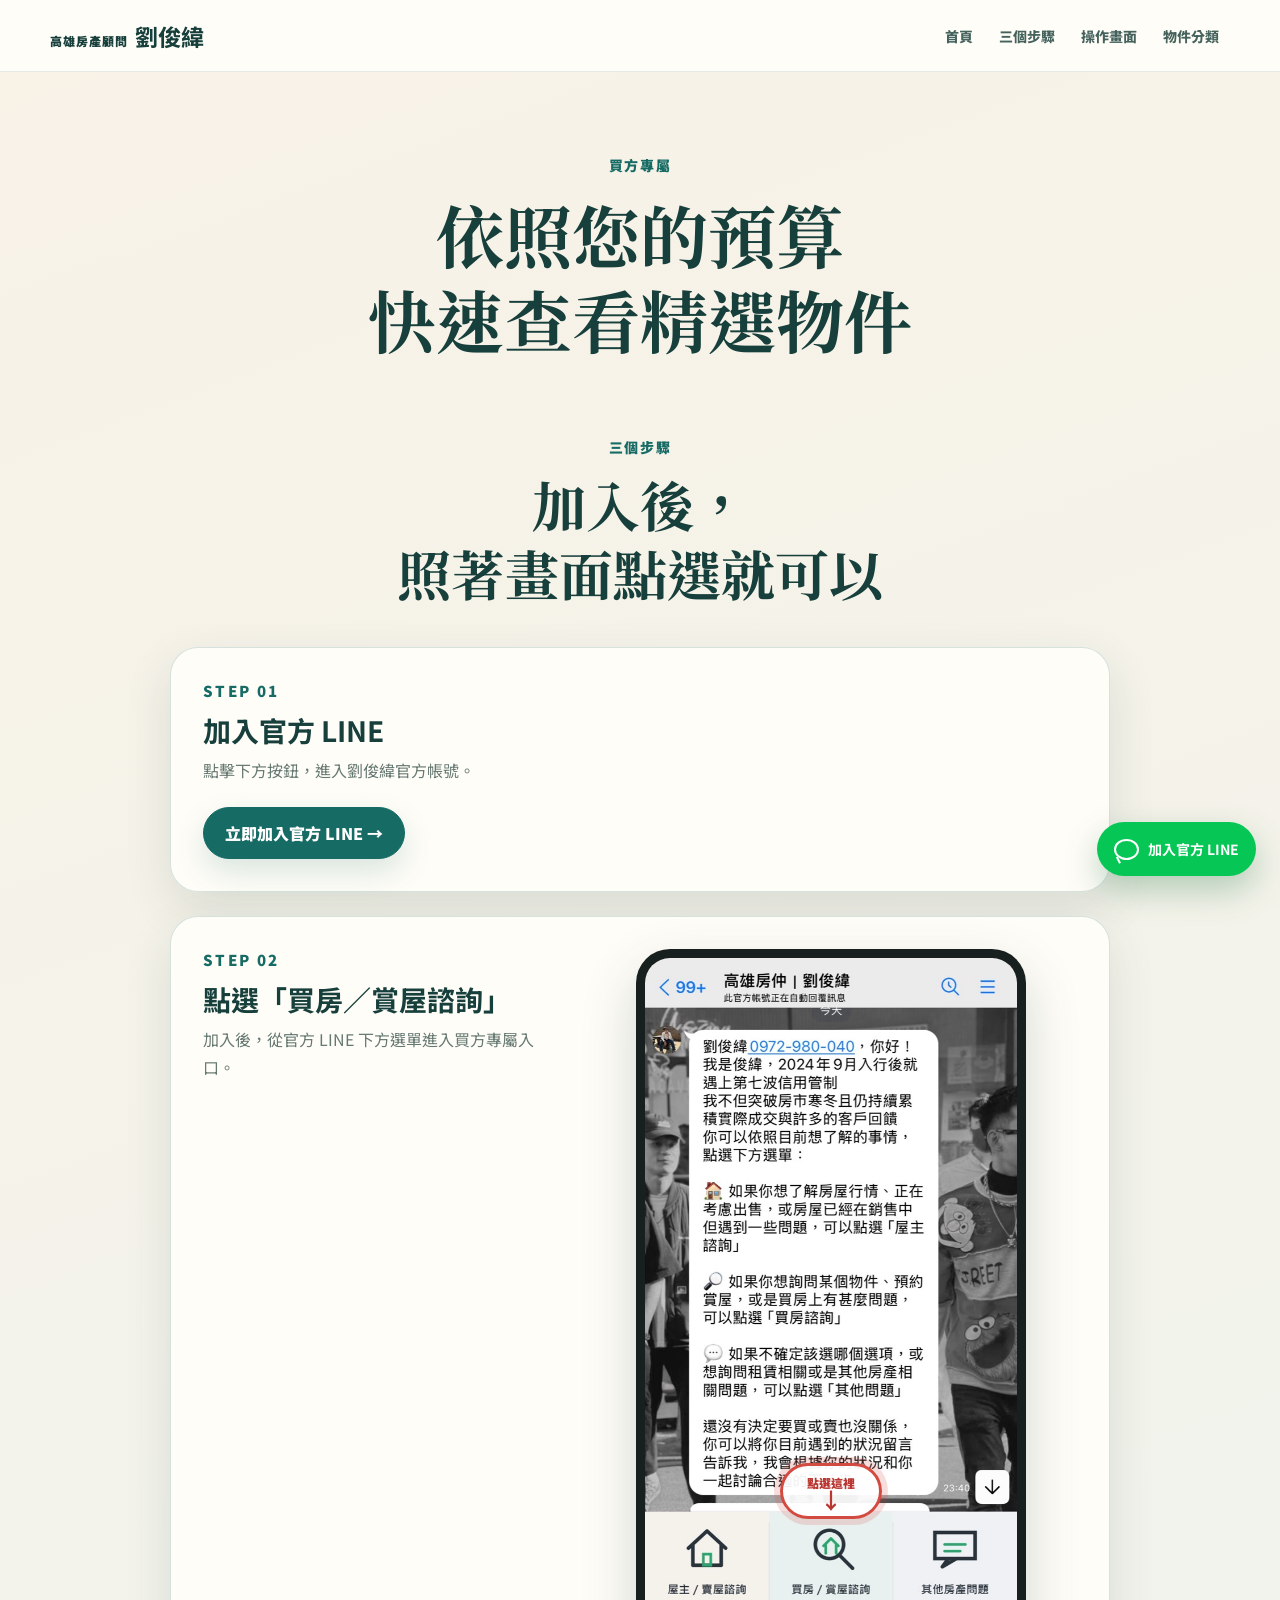
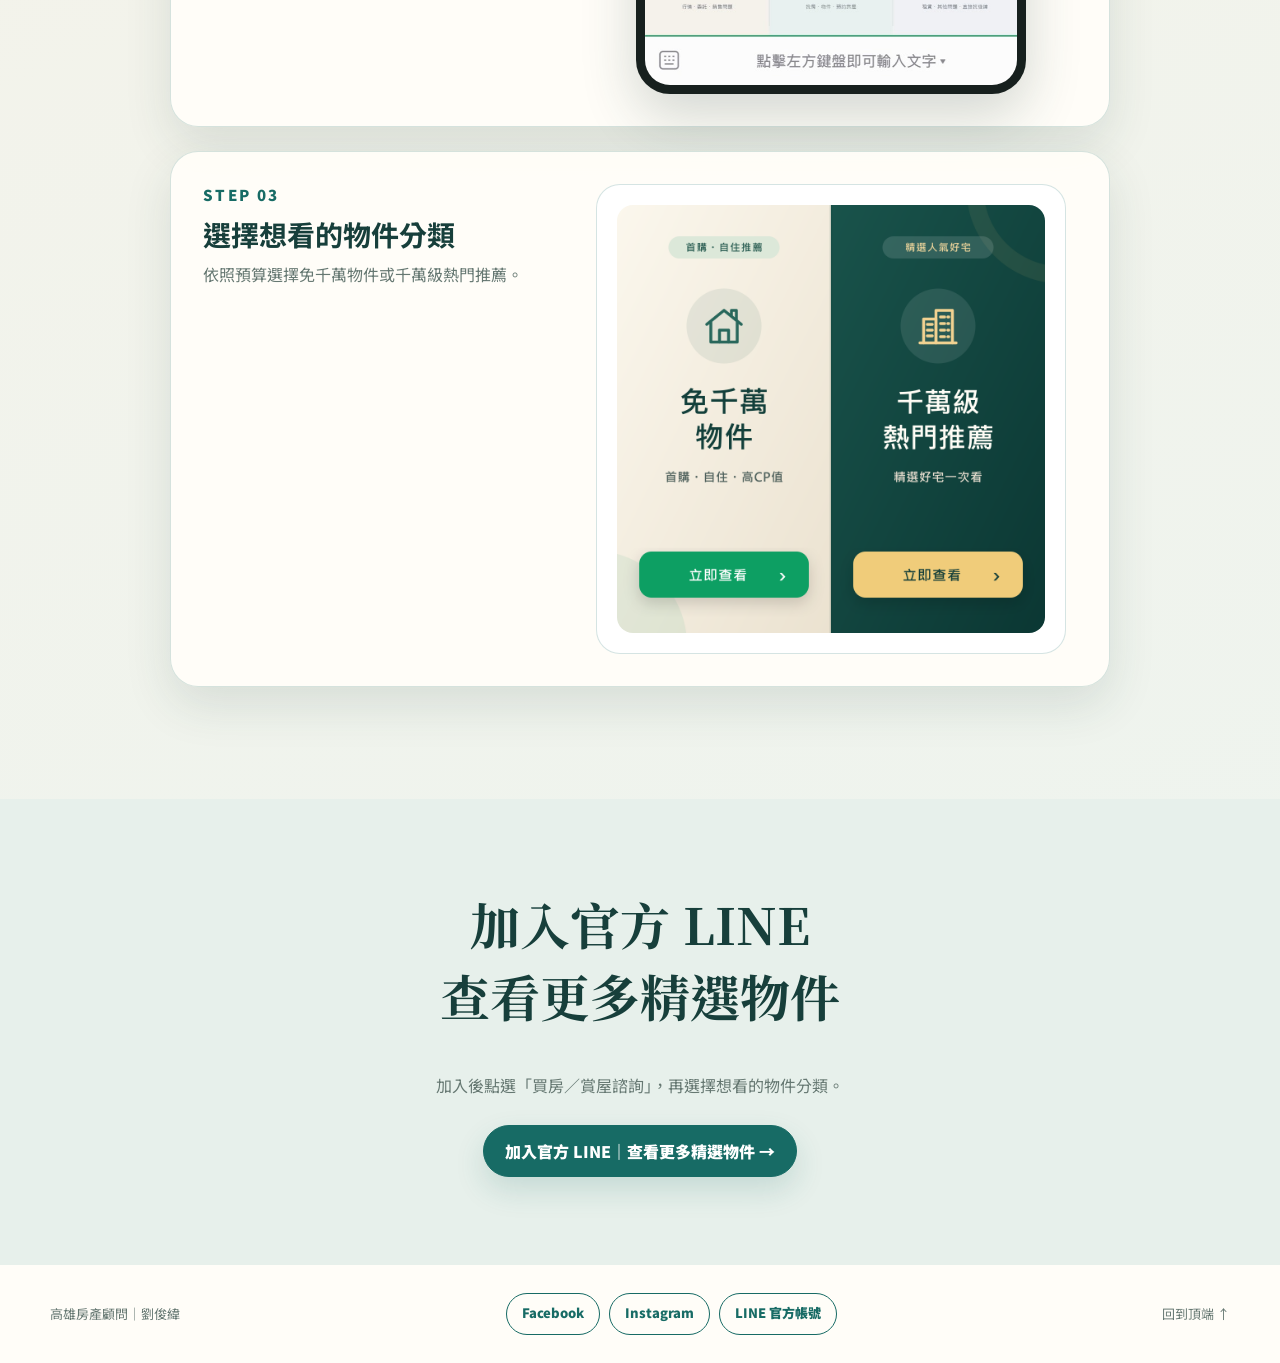
==== commit abbb7819: "修正手機版買方流程標題分行" ====
--- a/buyer.html
+++ b/buyer.html
@@ -1,52 +1,52 @@
-<!doctype html>
-<html lang="zh-Hant">
-<head>
-  <meta charset="utf-8">
-  <meta name="viewport" content="width=device-width,initial-scale=1">
-  <title>精選物件｜劉俊緯不動產顧問</title>
-  <meta name="description" content="加入劉俊緯官方LINE，點選買房諮詢，查看依預算整理的精選物件。">
-  <link rel="stylesheet" href="site.css?v=20261110e">
-  <script src="site.js?v=20261110e" defer></script>
-</head>
-<body>
-  <header class="site-header">
-    <a class="brand" href="index.html"><span>高雄房產顧問</span><b>劉俊緯</b></a>
-    <nav><a href="#top">首頁</a><a href="#steps">三個步驟</a><a href="#step-two">操作畫面</a><a href="#step-three">物件分類</a></nav>
-    <button class="menu-button" type="button" aria-label="開啟網站目錄" aria-expanded="false"><span></span><span></span><span></span></button>
-  </header>
-  <div class="menu-panel" hidden><a href="#top">首頁</a><a href="#steps">三個步驟</a><a href="#step-two">操作畫面</a><a href="#step-three">物件分類</a></div>
-
-  <main class="buyer-page">
-    <section id="top" class="buyer-intro">
-      <span class="section-kicker">買方專屬</span>
-      <h1><span>依照您的預算</span><span>快速查看精選物件</span></h1>
-    </section>
-
-    <section id="steps" class="pad buyer-journey">
-      <div class="section-heading"><span>三個步驟</span><h2>加入後，照著畫面點選就可以</h2></div>
-
-      <article class="buyer-step step-one">
-        <div class="step-number">STEP 01</div>
-        <div class="step-copy"><h3>加入官方 LINE</h3><p>點擊下方按鈕，進入劉俊緯官方帳號。</p><a class="primary-button" href="https://lin.ee/toOOFOn" target="_blank" rel="noreferrer">立即加入官方 LINE →</a></div>
-      </article>
-
-      <article id="step-two" class="buyer-step visual-step">
-        <div class="step-number">STEP 02</div>
-        <div class="step-copy"><h3>點選「買房／賞屋諮詢」</h3><p>加入後，從官方 LINE 下方選單進入買方專屬入口。</p></div>
-        <div class="phone-shot"><img src="line-official-chat.jpg" alt="劉俊緯官方LINE完整歡迎訊息與三路口選單"><span class="tap-marker">點選這裡<b>↓</b></span></div>
-      </article>
-
-      <article id="step-three" class="buyer-step visual-step">
-        <div class="step-number">STEP 03</div>
-        <div class="step-copy"><h3>選擇想看的物件分類</h3><p>依照預算選擇免千萬物件或千萬級熱門推薦。</p></div>
-        <div class="selector-shot"><img src="line-buyer-budget-selector.png" alt="免千萬物件與千萬級熱門推薦選擇畫面"></div>
-      </article>
-    </section>
-
-    <section class="pad buyer-bottom"><h2>加入官方 LINE<br>查看更多精選物件</h2><p>加入後點選「買房／賞屋諮詢」，再選擇想看的物件分類。</p><a class="primary-button" href="https://lin.ee/toOOFOn" target="_blank" rel="noreferrer">加入官方 LINE｜查看更多精選物件 →</a></section>
-  </main>
-
-  <footer class="site-footer"><p>高雄房產顧問｜劉俊緯</p><div class="social-actions"><a class="facebook" href="https://www.facebook.com/profile.php?id=61593687617416" target="_blank" rel="noreferrer">Facebook</a><a class="instagram" href="https://www.instagram.com/wei.house_kh" target="_blank" rel="noreferrer">Instagram</a><a class="line" href="https://lin.ee/toOOFOn" target="_blank" rel="noreferrer">LINE 官方帳號</a></div><a href="#top">回到頂端 ↑</a></footer>
-  <a class="line-float" href="https://lin.ee/toOOFOn" target="_blank" rel="noreferrer" aria-label="加入官方 LINE"><span class="chat-icon">◯</span><b>加入官方 LINE</b></a>
-</body>
-</html>
+<!doctype html>
+<html lang="zh-Hant">
+<head>
+  <meta charset="utf-8">
+  <meta name="viewport" content="width=device-width,initial-scale=1">
+  <title>精選物件｜劉俊緯不動產顧問</title>
+  <meta name="description" content="加入劉俊緯官方LINE，點選買房諮詢，查看依預算整理的精選物件。">
+  <link rel="stylesheet" href="site.css?v=20261110e">
+  <script src="site.js?v=20261110e" defer></script>
+</head>
+<body>
+  <header class="site-header">
+    <a class="brand" href="index.html"><span>高雄房產顧問</span><b>劉俊緯</b></a>
+    <nav><a href="#top">首頁</a><a href="#steps">三個步驟</a><a href="#step-two">操作畫面</a><a href="#step-three">物件分類</a></nav>
+    <button class="menu-button" type="button" aria-label="開啟網站目錄" aria-expanded="false"><span></span><span></span><span></span></button>
+  </header>
+  <div class="menu-panel" hidden><a href="#top">首頁</a><a href="#steps">三個步驟</a><a href="#step-two">操作畫面</a><a href="#step-three">物件分類</a></div>
+
+  <main class="buyer-page">
+    <section id="top" class="buyer-intro">
+      <span class="section-kicker">買方專屬</span>
+      <h1><span>依照您的預算</span><span>快速查看精選物件</span></h1>
+    </section>
+
+    <section id="steps" class="pad buyer-journey">
+      <div class="section-heading"><span>三個步驟</span><h2><span>加入後，</span><span>照著畫面點選就可以</span></h2></div>
+
+      <article class="buyer-step step-one">
+        <div class="step-number">STEP 01</div>
+        <div class="step-copy"><h3>加入官方 LINE</h3><p>點擊下方按鈕，進入劉俊緯官方帳號。</p><a class="primary-button" href="https://lin.ee/toOOFOn" target="_blank" rel="noreferrer">立即加入官方 LINE →</a></div>
+      </article>
+
+      <article id="step-two" class="buyer-step visual-step">
+        <div class="step-number">STEP 02</div>
+        <div class="step-copy"><h3>點選「買房／賞屋諮詢」</h3><p>加入後，從官方 LINE 下方選單進入買方專屬入口。</p></div>
+        <div class="phone-shot"><img src="line-official-chat.jpg" alt="劉俊緯官方LINE完整歡迎訊息與三路口選單"><span class="tap-marker">點選這裡<b>↓</b></span></div>
+      </article>
+
+      <article id="step-three" class="buyer-step visual-step">
+        <div class="step-number">STEP 03</div>
+        <div class="step-copy"><h3>選擇想看的物件分類</h3><p>依照預算選擇免千萬物件或千萬級熱門推薦。</p></div>
+        <div class="selector-shot"><img src="line-buyer-budget-selector.png" alt="免千萬物件與千萬級熱門推薦選擇畫面"></div>
+      </article>
+    </section>
+
+    <section class="pad buyer-bottom"><h2>加入官方 LINE<br>查看更多精選物件</h2><p>加入後點選「買房／賞屋諮詢」，再選擇想看的物件分類。</p><a class="primary-button" href="https://lin.ee/toOOFOn" target="_blank" rel="noreferrer">加入官方 LINE｜查看更多精選物件 →</a></section>
+  </main>
+
+  <footer class="site-footer"><p>高雄房產顧問｜劉俊緯</p><div class="social-actions"><a class="facebook" href="https://www.facebook.com/profile.php?id=61593687617416" target="_blank" rel="noreferrer">Facebook</a><a class="instagram" href="https://www.instagram.com/wei.house_kh" target="_blank" rel="noreferrer">Instagram</a><a class="line" href="https://lin.ee/toOOFOn" target="_blank" rel="noreferrer">LINE 官方帳號</a></div><a href="#top">回到頂端 ↑</a></footer>
+  <a class="line-float" href="https://lin.ee/toOOFOn" target="_blank" rel="noreferrer" aria-label="加入官方 LINE"><span class="chat-icon">◯</span><b>加入官方 LINE</b></a>
+</body>
+</html>
--- a/site.css
+++ b/site.css
@@ -1,199 +1,199 @@
-@import url("https://fonts.googleapis.com/css2?family=Noto+Sans+TC:wght@400;600;700;800;900&family=Noto+Serif+TC:wght@600;700;800;900&display=swap");
-
-:root{
-  --paper:#f7f2e8;
-  --paper-deep:#eee5d4;
-  --white:#fffdf8;
-  --ink:#173f3b;
-  --text:#263f3b;
-  --muted:#667872;
-  --teal:#176b65;
-  --teal-dark:#0c514c;
-  --teal-soft:#deece8;
-  --gold:#c4a25a;
-  --gold-soft:#f4e8c9;
-  --red:#d34a40;
-  --line:rgba(23,107,101,.18);
-  --shadow:0 18px 48px rgba(35,64,58,.12);
-}
-
-*{box-sizing:border-box}
-html{scroll-behavior:smooth;scroll-padding-top:76px}
-body{margin:0;background:var(--paper);color:var(--text);font-family:"Noto Sans TC","Microsoft JhengHei",sans-serif;overflow-x:clip}
-img{display:block;max-width:100%}
-a{color:inherit;text-decoration:none}
-button{font:inherit}
-h1,h2,h3,p{margin-top:0}
-
-.site-header{
-  position:sticky;top:0;z-index:50;height:72px;padding:0 max(24px,calc((100vw - 1180px)/2));
-  display:flex;align-items:center;gap:28px;background:rgba(255,253,248,.95);
-  border-bottom:1px solid rgba(23,107,101,.12);backdrop-filter:blur(16px)
-}
-.brand{display:flex;align-items:baseline;gap:7px;white-space:nowrap;color:var(--ink);font-weight:900}
-.brand span{font-size:12px;letter-spacing:.08em}.brand b{font-size:23px}
-.site-header nav{margin-left:auto;display:flex;align-items:center;gap:4px}
-.site-header nav a{position:relative;padding:10px 11px;color:#46625d;font-size:14px;font-weight:800}
-.site-header nav a:after{content:"";position:absolute;left:11px;right:11px;bottom:5px;height:2px;background:var(--gold);transform:scaleX(0);transition:.2s}
-.site-header nav a:hover{color:var(--teal)}.site-header nav a:hover:after{transform:scaleX(1)}
-.menu-button{display:none;margin-left:auto;width:44px;height:44px;border:0;border-radius:50%;background:var(--teal);padding:12px;cursor:pointer}
-.menu-button span{display:block;height:2px;margin:4px 0;border-radius:2px;background:#fff;transition:.2s}
-.menu-button[aria-expanded="true"] span:nth-child(1){transform:translateY(6px) rotate(45deg)}
-.menu-button[aria-expanded="true"] span:nth-child(2){opacity:0}
-.menu-button[aria-expanded="true"] span:nth-child(3){transform:translateY(-6px) rotate(-45deg)}
-.menu-panel{position:fixed;top:72px;right:14px;z-index:49;width:min(310px,calc(100vw - 28px));padding:12px;background:var(--white);border:1px solid var(--line);border-radius:18px;box-shadow:var(--shadow)}
-.menu-panel a{display:block;padding:13px 14px;border-radius:11px;font-weight:800}
-.menu-panel a:hover{background:var(--teal-soft);color:var(--teal)}
-
-.pad{padding:88px max(24px,calc((100vw - 1180px)/2))}
-.section-soft{background:#f0eee6}
-.section-kicker,.section-heading>span{display:inline-flex;color:var(--teal);font-size:14px;font-weight:900;letter-spacing:.12em}
-.section-heading{max-width:930px;margin:0 auto 40px;text-align:center}
-.section-heading>span{margin-bottom:12px}
-.section-heading h2{margin:0;color:var(--ink);font-family:"Noto Serif TC",serif;font-size:clamp(34px,4.3vw,54px);line-height:1.28}
-.section-heading h2 span,.section-heading p span{display:block}
-.section-heading p{margin:14px 0 0;color:var(--muted);font-size:17px;line-height:1.8}
-.section-heading p strong{color:var(--ink)}
-.swipe-hint{display:none}
-
-.primary-button,.contact-button,.phone-button{
-  display:inline-flex;align-items:center;justify-content:center;gap:8px;min-height:52px;padding:13px 21px;
-  border:1px solid var(--teal);border-radius:999px;background:var(--teal);color:#fff;font-weight:900;
-  box-shadow:0 13px 30px rgba(23,107,101,.16);transition:.2s
-}
-.primary-button:hover,.contact-button:hover,.phone-button:hover{background:var(--teal-dark);transform:translateY(-2px);box-shadow:0 17px 34px rgba(23,107,101,.23)}
-.plain-link{display:inline-flex;padding:12px 5px;color:var(--teal);font-weight:900;border-bottom:1px solid var(--teal)}
-
-/* Public home — private profile layout */
-.profile-section{min-height:calc(100svh - 72px);padding-top:68px;background:radial-gradient(circle at 85% 7%,rgba(196,162,90,.16),transparent 28%),linear-gradient(145deg,#f8f2e7,#eef4ef)}
-.profile-layout{display:grid;grid-template-columns:minmax(0,1fr) 430px;align-items:center;gap:55px;max-width:1120px;margin:auto}
-.profile-copy{padding:10px 0}
-.profile-copy h1{display:flex;align-items:baseline;gap:12px;margin:18px 0 28px;color:var(--ink);font-family:"Noto Serif TC",serif}
-.profile-copy h1 small{font-size:25px}.profile-copy h1 strong{font-size:48px}
-.profile-story,.profile-result{font-size:18px;line-height:1.85}
-.profile-story span,.profile-result span{display:block}
-.profile-story strong{color:#9a7421}.profile-story b{color:var(--red)}.profile-result strong{color:#111}
-.profile-photo{position:relative;isolation:isolate;height:470px;border:1px solid rgba(23,107,101,.2);border-radius:48% 48% 25px 25px;background:linear-gradient(90deg,transparent 0 67%,rgba(23,107,101,.11) 67%),linear-gradient(155deg,#dcece8,#f4ecdd);box-shadow:8px -8px rgba(23,107,101,.08),0 20px 48px rgba(35,64,58,.14);overflow:hidden}
-.profile-photo:before{content:"";position:absolute;inset:18px -10px 0 20px;z-index:0;border:2px solid var(--gold);border-bottom:0;border-radius:50% 50% 18px 18px}
-.profile-photo:after{content:"";position:absolute;left:8%;right:5%;bottom:8%;z-index:1;height:3px;border-radius:99px;background:var(--gold);transform:rotate(-3deg)}
-.profile-photo img{position:relative;z-index:2;width:100%;height:100%;object-fit:contain;object-position:center bottom}
-.home-choice-panel{max-width:900px;margin:64px auto 0;padding:42px;border:1px solid var(--line);border-radius:28px;background:rgba(255,253,248,.92);text-align:center;box-shadow:var(--shadow)}
-.home-choice-panel h2{margin:13px 0 12px;color:var(--ink);font-family:"Noto Serif TC",serif;font-size:clamp(34px,4.5vw,52px);line-height:1.3}
-.home-choice-panel>p{margin-bottom:26px;color:var(--muted)}
-.choice-grid{display:grid;grid-template-columns:1fr 1fr;gap:16px}
-.choice-card{min-height:94px;padding:20px 24px;display:flex;align-items:center;justify-content:space-between;border:1px solid var(--line);border-radius:20px;text-align:left;font-weight:900;transition:.2s}
-.choice-card strong{display:block;font-size:22px}.choice-card span{display:block;margin-top:4px;font-size:14px;font-weight:600}.choice-card>b{font-size:28px}
-.owner-entry{background:var(--teal);color:#fff}.buyer-entry{background:var(--white);color:var(--ink)}
-.choice-card:hover{transform:translateY(-3px);box-shadow:var(--shadow)}
-
-/* Owner hero — same composition as the private site */
-.private-hero{max-width:1280px;min-height:calc(100svh - 72px);margin:auto;padding:64px 38px 54px;display:grid;grid-template-columns:minmax(0,1fr) 540px;align-items:center;gap:48px}
-.hero-copy h1{margin:19px 0;color:var(--ink);font-family:"Noto Serif TC",serif;font-size:clamp(46px,5vw,67px);line-height:1.25}
-.hero-copy h1 span{display:block}
-.hero-lead{font-size:18px;line-height:1.8}.hero-lead span{display:block}
-.hero-actions{display:flex;align-items:center;gap:22px;margin-top:30px;flex-wrap:wrap}
-.hero-visual{position:relative;height:570px}
-.portrait{position:absolute;inset:40px 28px 0;isolation:isolate;border:1px solid rgba(23,107,101,.2);border-radius:48% 48% 24px 24px;background:linear-gradient(90deg,transparent 0 67%,rgba(23,107,101,.11) 67%),linear-gradient(155deg,#dcece8,#f4ecdd);box-shadow:8px -8px rgba(23,107,101,.08),0 20px 48px rgba(35,64,58,.14);overflow:hidden}
-.portrait:before{content:"";position:absolute;inset:18px -10px 0 20px;border:2px solid var(--gold);border-bottom:0;border-radius:50% 50% 18px 18px}
-.portrait:after{content:"";position:absolute;left:8%;right:5%;bottom:8%;height:3px;border-radius:99px;background:var(--gold);transform:rotate(-3deg)}
-.portrait img{position:relative;z-index:2;width:100%;height:100%;object-fit:contain;object-position:center bottom}
-.proof{position:absolute;z-index:4;min-width:155px;padding:14px 18px;border:1px solid rgba(23,107,101,.18);border-radius:17px;background:rgba(255,253,248,.97);text-align:center;box-shadow:var(--shadow)}
-.proof span,.proof strong{display:block}.proof span{font-size:13px;font-weight:800}.proof strong{color:var(--teal);font-size:25px;line-height:1.2}.proof-one{top:9%;left:0}.proof-one strong{color:var(--red)}.proof-two{left:1%;bottom:11%}.proof-three{right:0;bottom:2%}
-
-.card-row{display:grid;gap:16px}.situation-row{grid-template-columns:repeat(4,1fr)}.method-row{grid-template-columns:repeat(3,1fr)}
-.card-row article{padding:27px;border:1px solid var(--line);border-radius:21px;background:var(--white);box-shadow:0 14px 36px rgba(35,64,58,.07)}
-.card-row article>b{color:var(--gold);font-family:"Noto Serif TC",serif;font-size:36px}
-.card-row h3{margin:9px 0;color:var(--ink);font-size:20px;line-height:1.5}.card-row p{margin:0;color:var(--muted);line-height:1.7}
-
-.records-section{background:#faf7f0}
-.record-row{display:grid;grid-template-columns:repeat(4,1fr);gap:18px}
-.record-card{padding:11px 11px 23px;border:1px solid var(--line);border-radius:20px;background:#fff;box-shadow:0 14px 36px rgba(35,64,58,.08);text-align:center}
-.record-card img{width:100%;aspect-ratio:4/3;object-fit:cover;border-radius:13px}
-.record-card h3{margin:15px 5px 4px;color:var(--ink)}.record-card p{margin:0;color:var(--muted)}.record-card p strong{display:block;color:var(--red);font-size:31px}
-.section-action{max-width:820px;margin:38px auto 0;padding:28px;border:1px solid var(--line);border-radius:22px;background:var(--white);text-align:center;box-shadow:0 14px 36px rgba(35,64,58,.07)}
-.section-action p{font-weight:800}.center-action{text-align:center;margin-top:34px}
-
-.packaging-heading h2 span{display:block}
-.before-after{display:grid;grid-template-columns:1fr 1fr;gap:22px;max-width:1050px;margin:auto}
-.before-after figure{margin:0;padding:12px;border:1px solid var(--line);border-radius:22px;background:#fff;box-shadow:var(--shadow)}
-.image-wrap{position:relative;display:block;width:100%;padding:0;border:0;border-radius:15px;background:#eef0eb;cursor:zoom-in;overflow:hidden}
-.image-wrap img{width:100%;aspect-ratio:4/3;object-fit:cover}.image-wrap>span{position:absolute;right:12px;bottom:12px;padding:6px 10px;border-radius:999px;background:rgba(12,81,76,.9);color:#fff;font-size:12px;font-weight:800}
-.before-after figcaption{padding:14px 8px 4px}.before-after figcaption b,.before-after figcaption span{display:block}.before-after figcaption b{color:var(--ink);font-size:19px}.before-after figcaption span{margin-top:4px;color:var(--muted)}.before-after figcaption span strong{color:#111}.before-after figcaption em{color:var(--red);font-style:normal;font-weight:900}
-.method-section{background:linear-gradient(145deg,#f1eadc,#e7f0eb)}
-
-.feedback-board{display:grid;grid-template-columns:repeat(3,1fr);gap:18px;align-items:start}
-.feedback-board>article{padding:18px;border:1px solid var(--line);border-radius:22px;background:var(--white);box-shadow:0 14px 36px rgba(35,64,58,.08)}
-.feedback-board h3{color:var(--teal);font-size:18px}.feedback-board article>div{display:grid;gap:10px}.feedback-board img{width:100%;border-radius:12px;background:#fff}
-
-.strategy-cta{display:grid;grid-template-columns:1fr auto;align-items:center;gap:28px;background:linear-gradient(135deg,#fffaf0,#eee3c8)}
-.strategy-cta h2{margin:0 0 8px;color:var(--ink);font-family:"Noto Serif TC",serif;font-size:clamp(30px,4vw,45px)}.strategy-cta p{margin:0;color:var(--muted)}
-
-.contact-section{display:grid;grid-template-columns:1fr 430px;align-items:center;gap:54px;background:#e8f1ed}
-.contact-copy h2{color:var(--ink);font-family:"Noto Serif TC",serif;font-size:clamp(36px,4.5vw,54px)}
-.contact-subtitle{color:var(--teal);font-family:"Noto Serif TC",serif;font-size:27px;font-weight:900;line-height:1.5}.contact-subtitle span,.contact-detail span{display:block}
-.contact-detail{font-size:17px;line-height:1.8}.contact-detail span+span{margin-top:9px}
-.contact-button{margin-top:14px}
-.contact-card{padding:22px;border:1px solid var(--line);border-radius:28px;background:var(--white);text-align:center;box-shadow:var(--shadow)}
-.contact-card img{width:100%;max-height:390px;object-fit:contain;border-radius:20px;background:linear-gradient(155deg,#dcece8,#f4ecdd)}
-.contact-card>p{margin:18px 0 2px;color:var(--teal);font-weight:800}.contact-card h3{margin:0 0 12px;color:var(--ink);font-size:34px}.contact-card>div span,.contact-card>div small{display:block;color:var(--muted);line-height:1.7}.phone-button{width:100%;margin-top:17px;font-size:21px}
-
-.site-footer,.simple-footer{padding:28px max(24px,calc((100vw - 1180px)/2));display:flex;align-items:center;justify-content:space-between;gap:24px;background:#fffdf8;color:var(--muted);font-size:13px}
-.site-footer p,.simple-footer p{margin:0}.social-actions{display:flex;gap:9px;flex-wrap:wrap}
-.social-actions a{min-height:42px;padding:9px 15px;border:1px solid var(--teal);border-radius:999px;color:var(--teal);font-weight:900;transition:.2s}
-.social-actions .facebook:hover{border-color:#1877f2;background:#1877f2;color:#fff}.social-actions .instagram:hover{border-color:#d62976;background:linear-gradient(135deg,#833ab4,#fd1d1d,#fcb045);color:#fff}.social-actions .line:hover{border-color:#06c755;background:#06c755;color:#fff}
-
-.line-float{position:fixed;right:24px;bottom:24px;z-index:45;display:flex;align-items:center;gap:9px;min-height:54px;padding:11px 17px;border-radius:999px;background:#06c755;color:#fff;font-size:14px;font-weight:900;box-shadow:0 14px 34px rgba(4,98,45,.27);transition:.2s}
-.line-float:hover{transform:translateY(-3px);box-shadow:0 18px 40px rgba(4,98,45,.35)}
-.chat-icon{position:relative;width:25px;height:21px;border:2px solid #fff;border-radius:50%;font-size:0}.chat-icon:after{content:"";position:absolute;left:1px;bottom:-4px;width:7px;height:7px;border-left:2px solid #fff;transform:rotate(-28deg)}
-
-.lightbox[hidden]{display:none}.lightbox{position:fixed;inset:0;z-index:100;display:grid;grid-template-rows:1fr auto;place-items:center;padding:55px 20px 24px;background:rgba(7,27,24,.92)}
-.lightbox img{max-width:min(1100px,94vw);max-height:82vh;border-radius:16px}.lightbox p{color:#fff}.lightbox-close{position:absolute;top:16px;right:20px;width:44px;height:44px;border:1px solid rgba(255,255,255,.4);border-radius:50%;background:rgba(255,255,255,.13);color:#fff;font-size:28px;cursor:pointer}.lightbox-open{overflow:hidden}
-
-/* Buyer journey */
-.buyer-page{background:linear-gradient(160deg,#f8f2e7,#edf4ef)}
-.buyer-intro{padding:80px 24px 38px;text-align:center}
-.buyer-intro h1{margin:15px 0 0;color:var(--ink);font-family:"Noto Serif TC",serif;font-size:clamp(45px,5.5vw,68px);line-height:1.25}.buyer-intro h1 span{display:block}
-.buyer-journey{padding-top:35px;max-width:1040px;margin:auto}
-.buyer-step{position:relative;margin-bottom:24px;padding:32px;border:1px solid var(--line);border-radius:28px;background:rgba(255,253,248,.96);box-shadow:var(--shadow)}
-.step-number{color:var(--teal);font-size:15px;font-weight:900;letter-spacing:.16em}.step-copy h3{margin:9px 0 7px;color:var(--ink);font-size:28px}.step-copy p{color:var(--muted);line-height:1.7}.step-one .primary-button{margin-top:7px}
-.visual-step{display:grid;grid-template-columns:minmax(220px,.7fr) minmax(320px,1fr);column-gap:38px;align-items:start}.visual-step .step-number,.visual-step .step-copy{grid-column:1}.visual-step>div:last-child{grid-column:2;grid-row:1/4}
-.phone-shot{position:relative;max-width:390px;margin:auto;padding:9px;border-radius:34px;background:#17201e;box-shadow:0 22px 55px rgba(35,64,58,.2)}.phone-shot img{width:100%;border-radius:25px}
-.tap-marker{position:absolute;left:50%;bottom:23.5%;transform:translateX(-50%);width:102px;padding:8px;border:3px solid var(--red);border-radius:999px;background:rgba(255,255,255,.94);color:#b93631;text-align:center;font-size:12px;font-weight:900;box-shadow:0 0 0 6px rgba(211,74,64,.18)}.tap-marker b{display:block;font-size:22px;line-height:.8}
-.selector-shot{max-width:470px;margin:auto;padding:20px;border:1px solid var(--line);border-radius:24px;background:#fff}.selector-shot img{width:100%;border-radius:16px}
-.buyer-bottom{text-align:center;background:#e7f0eb}.buyer-bottom h2{color:var(--ink);font-family:"Noto Serif TC",serif;font-size:clamp(34px,4.5vw,50px)}.buyer-bottom p{color:var(--muted)}.buyer-bottom .primary-button{margin-top:12px}
-
-@media(max-width:900px){
-  .site-header nav{display:none}.menu-button{display:block}
-  .profile-layout{grid-template-columns:1fr;max-width:650px}.profile-copy{text-align:center}.profile-photo{width:min(100%,430px);margin:auto}
-  .private-hero{grid-template-columns:1fr;max-width:720px}.hero-visual{grid-row:1}.hero-copy{grid-row:2;text-align:center}.hero-actions{justify-content:center}
-  .situation-row{grid-template-columns:repeat(2,1fr)}.record-row{grid-template-columns:repeat(2,1fr)}
-  .strategy-cta,.contact-section{grid-template-columns:1fr}.strategy-cta{text-align:center}.contact-card{max-width:500px;margin:auto}
-}
-
-@media(max-width:600px){
-  html{scroll-padding-top:64px}.site-header{height:64px;padding:0 15px}.brand span{font-size:9px}.brand b{font-size:18px}.menu-panel{top:64px}
-  .pad{padding:58px 20px}.section-heading{margin-bottom:28px}.section-heading h2{font-size:30px}.section-heading p{font-size:15px}
-  .primary-button,.contact-button{width:100%;min-height:50px;padding:12px 14px;font-size:14px}
-
-  .profile-section{padding-top:35px}.profile-layout{display:flex;flex-direction:column;gap:18px}.profile-copy{text-align:left}.profile-copy h1{margin:15px 0 19px}.profile-copy h1 small{font-size:20px}.profile-copy h1 strong{font-size:37px}.profile-story,.profile-result{font-size:15px;line-height:1.8}.profile-photo{height:350px;order:2}.profile-copy{order:1}
-  .home-choice-panel{margin-top:38px;padding:27px 17px}.home-choice-panel h2{font-size:34px}.home-choice-panel>p{font-size:14px;line-height:1.7}.choice-grid{grid-template-columns:1fr}.choice-card{min-height:84px;padding:17px 19px}.choice-card strong{font-size:20px}
-
-  .private-hero{min-height:0;padding:28px 18px 52px;display:flex;flex-direction:column;gap:24px}.hero-visual{order:1;width:100%;height:510px}.hero-copy{order:2}.portrait{inset:45px 5px 0}.proof{min-width:128px;padding:11px 10px}.proof strong{font-size:21px}.proof-one{top:5%;left:0}.proof-two{left:0;bottom:12%}.proof-three{right:0;bottom:2%}
-  .hero-copy h1{font-size:39px;line-height:1.3}.hero-lead{font-size:15px}.hero-lead span{display:block}.hero-actions{display:grid;gap:12px}.plain-link{justify-self:center}
-
-  .card-row,.record-row,.feedback-board{display:flex;gap:15px;margin-inline:-20px;padding:4px 20px 18px;overflow-x:auto;scroll-snap-type:x mandatory;scrollbar-width:none}.card-row::-webkit-scrollbar,.record-row::-webkit-scrollbar,.feedback-board::-webkit-scrollbar{display:none}.card-row article,.record-card,.feedback-board>article{flex:0 0 86%;scroll-snap-align:start}.swipe-hint{display:block;margin:3px 0 18px;color:var(--muted);text-align:center;font-size:13px;font-weight:700}
-  .record-card p strong{font-size:28px}.section-action{padding:23px 17px}.section-action p{font-size:15px;line-height:1.7}
-  .packaging-heading h2{font-size:clamp(25px,7.3vw,30px)}.packaging-heading h2 span{white-space:nowrap}.before-after{grid-template-columns:1fr;gap:16px}.before-after figcaption b{font-size:17px}
-  .strategy-cta{padding:48px 20px}.strategy-cta h2{font-size:30px}
-  .contact-section{padding-top:58px}.contact-copy{text-align:center}.contact-copy h2{font-size:38px}.contact-subtitle{font-size:21px}.contact-detail{font-size:15px}.contact-card{padding:18px}.contact-card h3{font-size:31px}
-
-  .site-footer,.simple-footer{padding:25px 20px;flex-direction:column;text-align:center}.social-actions{display:grid;grid-template-columns:1fr;width:100%}.social-actions a{width:100%}
-  .line-float{right:16px;bottom:16px;width:58px;height:58px;min-height:58px;padding:0;justify-content:center}.line-float b{display:none}.chat-icon{width:27px;height:23px}
-
-  .buyer-intro{padding:53px 20px 24px}.buyer-intro h1{font-size:39px}.buyer-journey{padding:25px 20px 58px}.buyer-journey .section-heading h2{font-size:27px}.buyer-step{padding:24px 18px;border-radius:22px}.step-copy h3{font-size:23px}.visual-step{display:block}.visual-step>div:last-child{margin-top:22px}.phone-shot{max-width:350px}.selector-shot{padding:11px}.buyer-bottom{padding:55px 20px}.buyer-bottom h2{font-size:33px}
-}
-
-@media(max-width:390px){
-  .hero-copy h1{font-size:36px}.hero-visual{height:480px}.proof{min-width:122px}.proof span{font-size:11px}.proof strong{font-size:19px}
-  .packaging-heading h2{font-size:24px;letter-spacing:-.03em}
-}
+@import url("https://fonts.googleapis.com/css2?family=Noto+Sans+TC:wght@400;600;700;800;900&family=Noto+Serif+TC:wght@600;700;800;900&display=swap");
+
+:root{
+  --paper:#f7f2e8;
+  --paper-deep:#eee5d4;
+  --white:#fffdf8;
+  --ink:#173f3b;
+  --text:#263f3b;
+  --muted:#667872;
+  --teal:#176b65;
+  --teal-dark:#0c514c;
+  --teal-soft:#deece8;
+  --gold:#c4a25a;
+  --gold-soft:#f4e8c9;
+  --red:#d34a40;
+  --line:rgba(23,107,101,.18);
+  --shadow:0 18px 48px rgba(35,64,58,.12);
+}
+
+*{box-sizing:border-box}
+html{scroll-behavior:smooth;scroll-padding-top:76px}
+body{margin:0;background:var(--paper);color:var(--text);font-family:"Noto Sans TC","Microsoft JhengHei",sans-serif;overflow-x:clip}
+img{display:block;max-width:100%}
+a{color:inherit;text-decoration:none}
+button{font:inherit}
+h1,h2,h3,p{margin-top:0}
+
+.site-header{
+  position:sticky;top:0;z-index:50;height:72px;padding:0 max(24px,calc((100vw - 1180px)/2));
+  display:flex;align-items:center;gap:28px;background:rgba(255,253,248,.95);
+  border-bottom:1px solid rgba(23,107,101,.12);backdrop-filter:blur(16px)
+}
+.brand{display:flex;align-items:baseline;gap:7px;white-space:nowrap;color:var(--ink);font-weight:900}
+.brand span{font-size:12px;letter-spacing:.08em}.brand b{font-size:23px}
+.site-header nav{margin-left:auto;display:flex;align-items:center;gap:4px}
+.site-header nav a{position:relative;padding:10px 11px;color:#46625d;font-size:14px;font-weight:800}
+.site-header nav a:after{content:"";position:absolute;left:11px;right:11px;bottom:5px;height:2px;background:var(--gold);transform:scaleX(0);transition:.2s}
+.site-header nav a:hover{color:var(--teal)}.site-header nav a:hover:after{transform:scaleX(1)}
+.menu-button{display:none;margin-left:auto;width:44px;height:44px;border:0;border-radius:50%;background:var(--teal);padding:12px;cursor:pointer}
+.menu-button span{display:block;height:2px;margin:4px 0;border-radius:2px;background:#fff;transition:.2s}
+.menu-button[aria-expanded="true"] span:nth-child(1){transform:translateY(6px) rotate(45deg)}
+.menu-button[aria-expanded="true"] span:nth-child(2){opacity:0}
+.menu-button[aria-expanded="true"] span:nth-child(3){transform:translateY(-6px) rotate(-45deg)}
+.menu-panel{position:fixed;top:72px;right:14px;z-index:49;width:min(310px,calc(100vw - 28px));padding:12px;background:var(--white);border:1px solid var(--line);border-radius:18px;box-shadow:var(--shadow)}
+.menu-panel a{display:block;padding:13px 14px;border-radius:11px;font-weight:800}
+.menu-panel a:hover{background:var(--teal-soft);color:var(--teal)}
+
+.pad{padding:88px max(24px,calc((100vw - 1180px)/2))}
+.section-soft{background:#f0eee6}
+.section-kicker,.section-heading>span{display:inline-flex;color:var(--teal);font-size:14px;font-weight:900;letter-spacing:.12em}
+.section-heading{max-width:930px;margin:0 auto 40px;text-align:center}
+.section-heading>span{margin-bottom:12px}
+.section-heading h2{margin:0;color:var(--ink);font-family:"Noto Serif TC",serif;font-size:clamp(34px,4.3vw,54px);line-height:1.28}
+.section-heading h2 span,.section-heading p span{display:block}
+.section-heading p{margin:14px 0 0;color:var(--muted);font-size:17px;line-height:1.8}
+.section-heading p strong{color:var(--ink)}
+.swipe-hint{display:none}
+
+.primary-button,.contact-button,.phone-button{
+  display:inline-flex;align-items:center;justify-content:center;gap:8px;min-height:52px;padding:13px 21px;
+  border:1px solid var(--teal);border-radius:999px;background:var(--teal);color:#fff;font-weight:900;
+  box-shadow:0 13px 30px rgba(23,107,101,.16);transition:.2s
+}
+.primary-button:hover,.contact-button:hover,.phone-button:hover{background:var(--teal-dark);transform:translateY(-2px);box-shadow:0 17px 34px rgba(23,107,101,.23)}
+.plain-link{display:inline-flex;padding:12px 5px;color:var(--teal);font-weight:900;border-bottom:1px solid var(--teal)}
+
+/* Public home — private profile layout */
+.profile-section{min-height:calc(100svh - 72px);padding-top:68px;background:radial-gradient(circle at 85% 7%,rgba(196,162,90,.16),transparent 28%),linear-gradient(145deg,#f8f2e7,#eef4ef)}
+.profile-layout{display:grid;grid-template-columns:minmax(0,1fr) 430px;align-items:center;gap:55px;max-width:1120px;margin:auto}
+.profile-copy{padding:10px 0}
+.profile-copy h1{display:flex;align-items:baseline;gap:12px;margin:18px 0 28px;color:var(--ink);font-family:"Noto Serif TC",serif}
+.profile-copy h1 small{font-size:25px}.profile-copy h1 strong{font-size:48px}
+.profile-story,.profile-result{font-size:18px;line-height:1.85}
+.profile-story span,.profile-result span{display:block}
+.profile-story strong{color:#9a7421}.profile-story b{color:var(--red)}.profile-result strong{color:#111}
+.profile-photo{position:relative;isolation:isolate;height:470px;border:1px solid rgba(23,107,101,.2);border-radius:48% 48% 25px 25px;background:linear-gradient(90deg,transparent 0 67%,rgba(23,107,101,.11) 67%),linear-gradient(155deg,#dcece8,#f4ecdd);box-shadow:8px -8px rgba(23,107,101,.08),0 20px 48px rgba(35,64,58,.14);overflow:hidden}
+.profile-photo:before{content:"";position:absolute;inset:18px -10px 0 20px;z-index:0;border:2px solid var(--gold);border-bottom:0;border-radius:50% 50% 18px 18px}
+.profile-photo:after{content:"";position:absolute;left:8%;right:5%;bottom:8%;z-index:1;height:3px;border-radius:99px;background:var(--gold);transform:rotate(-3deg)}
+.profile-photo img{position:relative;z-index:2;width:100%;height:100%;object-fit:contain;object-position:center bottom}
+.home-choice-panel{max-width:900px;margin:64px auto 0;padding:42px;border:1px solid var(--line);border-radius:28px;background:rgba(255,253,248,.92);text-align:center;box-shadow:var(--shadow)}
+.home-choice-panel h2{margin:13px 0 12px;color:var(--ink);font-family:"Noto Serif TC",serif;font-size:clamp(34px,4.5vw,52px);line-height:1.3}
+.home-choice-panel>p{margin-bottom:26px;color:var(--muted)}
+.choice-grid{display:grid;grid-template-columns:1fr 1fr;gap:16px}
+.choice-card{min-height:94px;padding:20px 24px;display:flex;align-items:center;justify-content:space-between;border:1px solid var(--line);border-radius:20px;text-align:left;font-weight:900;transition:.2s}
+.choice-card strong{display:block;font-size:22px}.choice-card span{display:block;margin-top:4px;font-size:14px;font-weight:600}.choice-card>b{font-size:28px}
+.owner-entry{background:var(--teal);color:#fff}.buyer-entry{background:var(--white);color:var(--ink)}
+.choice-card:hover{transform:translateY(-3px);box-shadow:var(--shadow)}
+
+/* Owner hero — same composition as the private site */
+.private-hero{max-width:1280px;min-height:calc(100svh - 72px);margin:auto;padding:64px 38px 54px;display:grid;grid-template-columns:minmax(0,1fr) 540px;align-items:center;gap:48px}
+.hero-copy h1{margin:19px 0;color:var(--ink);font-family:"Noto Serif TC",serif;font-size:clamp(46px,5vw,67px);line-height:1.25}
+.hero-copy h1 span{display:block}
+.hero-lead{font-size:18px;line-height:1.8}.hero-lead span{display:block}
+.hero-actions{display:flex;align-items:center;gap:22px;margin-top:30px;flex-wrap:wrap}
+.hero-visual{position:relative;height:570px}
+.portrait{position:absolute;inset:40px 28px 0;isolation:isolate;border:1px solid rgba(23,107,101,.2);border-radius:48% 48% 24px 24px;background:linear-gradient(90deg,transparent 0 67%,rgba(23,107,101,.11) 67%),linear-gradient(155deg,#dcece8,#f4ecdd);box-shadow:8px -8px rgba(23,107,101,.08),0 20px 48px rgba(35,64,58,.14);overflow:hidden}
+.portrait:before{content:"";position:absolute;inset:18px -10px 0 20px;border:2px solid var(--gold);border-bottom:0;border-radius:50% 50% 18px 18px}
+.portrait:after{content:"";position:absolute;left:8%;right:5%;bottom:8%;height:3px;border-radius:99px;background:var(--gold);transform:rotate(-3deg)}
+.portrait img{position:relative;z-index:2;width:100%;height:100%;object-fit:contain;object-position:center bottom}
+.proof{position:absolute;z-index:4;min-width:155px;padding:14px 18px;border:1px solid rgba(23,107,101,.18);border-radius:17px;background:rgba(255,253,248,.97);text-align:center;box-shadow:var(--shadow)}
+.proof span,.proof strong{display:block}.proof span{font-size:13px;font-weight:800}.proof strong{color:var(--teal);font-size:25px;line-height:1.2}.proof-one{top:9%;left:0}.proof-one strong{color:var(--red)}.proof-two{left:1%;bottom:11%}.proof-three{right:0;bottom:2%}
+
+.card-row{display:grid;gap:16px}.situation-row{grid-template-columns:repeat(4,1fr)}.method-row{grid-template-columns:repeat(3,1fr)}
+.card-row article{padding:27px;border:1px solid var(--line);border-radius:21px;background:var(--white);box-shadow:0 14px 36px rgba(35,64,58,.07)}
+.card-row article>b{color:var(--gold);font-family:"Noto Serif TC",serif;font-size:36px}
+.card-row h3{margin:9px 0;color:var(--ink);font-size:20px;line-height:1.5}.card-row p{margin:0;color:var(--muted);line-height:1.7}
+
+.records-section{background:#faf7f0}
+.record-row{display:grid;grid-template-columns:repeat(4,1fr);gap:18px}
+.record-card{padding:11px 11px 23px;border:1px solid var(--line);border-radius:20px;background:#fff;box-shadow:0 14px 36px rgba(35,64,58,.08);text-align:center}
+.record-card img{width:100%;aspect-ratio:4/3;object-fit:cover;border-radius:13px}
+.record-card h3{margin:15px 5px 4px;color:var(--ink)}.record-card p{margin:0;color:var(--muted)}.record-card p strong{display:block;color:var(--red);font-size:31px}
+.section-action{max-width:820px;margin:38px auto 0;padding:28px;border:1px solid var(--line);border-radius:22px;background:var(--white);text-align:center;box-shadow:0 14px 36px rgba(35,64,58,.07)}
+.section-action p{font-weight:800}.center-action{text-align:center;margin-top:34px}
+
+.packaging-heading h2 span{display:block}
+.before-after{display:grid;grid-template-columns:1fr 1fr;gap:22px;max-width:1050px;margin:auto}
+.before-after figure{margin:0;padding:12px;border:1px solid var(--line);border-radius:22px;background:#fff;box-shadow:var(--shadow)}
+.image-wrap{position:relative;display:block;width:100%;padding:0;border:0;border-radius:15px;background:#eef0eb;cursor:zoom-in;overflow:hidden}
+.image-wrap img{width:100%;aspect-ratio:4/3;object-fit:cover}.image-wrap>span{position:absolute;right:12px;bottom:12px;padding:6px 10px;border-radius:999px;background:rgba(12,81,76,.9);color:#fff;font-size:12px;font-weight:800}
+.before-after figcaption{padding:14px 8px 4px}.before-after figcaption b,.before-after figcaption span{display:block}.before-after figcaption b{color:var(--ink);font-size:19px}.before-after figcaption span{margin-top:4px;color:var(--muted)}.before-after figcaption span strong{color:#111}.before-after figcaption em{color:var(--red);font-style:normal;font-weight:900}
+.method-section{background:linear-gradient(145deg,#f1eadc,#e7f0eb)}
+
+.feedback-board{display:grid;grid-template-columns:repeat(3,1fr);gap:18px;align-items:start}
+.feedback-board>article{padding:18px;border:1px solid var(--line);border-radius:22px;background:var(--white);box-shadow:0 14px 36px rgba(35,64,58,.08)}
+.feedback-board h3{color:var(--teal);font-size:18px}.feedback-board article>div{display:grid;gap:10px}.feedback-board img{width:100%;border-radius:12px;background:#fff}
+
+.strategy-cta{display:grid;grid-template-columns:1fr auto;align-items:center;gap:28px;background:linear-gradient(135deg,#fffaf0,#eee3c8)}
+.strategy-cta h2{margin:0 0 8px;color:var(--ink);font-family:"Noto Serif TC",serif;font-size:clamp(30px,4vw,45px)}.strategy-cta p{margin:0;color:var(--muted)}
+
+.contact-section{display:grid;grid-template-columns:1fr 430px;align-items:center;gap:54px;background:#e8f1ed}
+.contact-copy h2{color:var(--ink);font-family:"Noto Serif TC",serif;font-size:clamp(36px,4.5vw,54px)}
+.contact-subtitle{color:var(--teal);font-family:"Noto Serif TC",serif;font-size:27px;font-weight:900;line-height:1.5}.contact-subtitle span,.contact-detail span{display:block}
+.contact-detail{font-size:17px;line-height:1.8}.contact-detail span+span{margin-top:9px}
+.contact-button{margin-top:14px}
+.contact-card{padding:22px;border:1px solid var(--line);border-radius:28px;background:var(--white);text-align:center;box-shadow:var(--shadow)}
+.contact-card img{width:100%;max-height:390px;object-fit:contain;border-radius:20px;background:linear-gradient(155deg,#dcece8,#f4ecdd)}
+.contact-card>p{margin:18px 0 2px;color:var(--teal);font-weight:800}.contact-card h3{margin:0 0 12px;color:var(--ink);font-size:34px}.contact-card>div span,.contact-card>div small{display:block;color:var(--muted);line-height:1.7}.phone-button{width:100%;margin-top:17px;font-size:21px}
+
+.site-footer,.simple-footer{padding:28px max(24px,calc((100vw - 1180px)/2));display:flex;align-items:center;justify-content:space-between;gap:24px;background:#fffdf8;color:var(--muted);font-size:13px}
+.site-footer p,.simple-footer p{margin:0}.social-actions{display:flex;gap:9px;flex-wrap:wrap}
+.social-actions a{min-height:42px;padding:9px 15px;border:1px solid var(--teal);border-radius:999px;color:var(--teal);font-weight:900;transition:.2s}
+.social-actions .facebook:hover{border-color:#1877f2;background:#1877f2;color:#fff}.social-actions .instagram:hover{border-color:#d62976;background:linear-gradient(135deg,#833ab4,#fd1d1d,#fcb045);color:#fff}.social-actions .line:hover{border-color:#06c755;background:#06c755;color:#fff}
+
+.line-float{position:fixed;right:24px;bottom:24px;z-index:45;display:flex;align-items:center;gap:9px;min-height:54px;padding:11px 17px;border-radius:999px;background:#06c755;color:#fff;font-size:14px;font-weight:900;box-shadow:0 14px 34px rgba(4,98,45,.27);transition:.2s}
+.line-float:hover{transform:translateY(-3px);box-shadow:0 18px 40px rgba(4,98,45,.35)}
+.chat-icon{position:relative;width:25px;height:21px;border:2px solid #fff;border-radius:50%;font-size:0}.chat-icon:after{content:"";position:absolute;left:1px;bottom:-4px;width:7px;height:7px;border-left:2px solid #fff;transform:rotate(-28deg)}
+
+.lightbox[hidden]{display:none}.lightbox{position:fixed;inset:0;z-index:100;display:grid;grid-template-rows:1fr auto;place-items:center;padding:55px 20px 24px;background:rgba(7,27,24,.92)}
+.lightbox img{max-width:min(1100px,94vw);max-height:82vh;border-radius:16px}.lightbox p{color:#fff}.lightbox-close{position:absolute;top:16px;right:20px;width:44px;height:44px;border:1px solid rgba(255,255,255,.4);border-radius:50%;background:rgba(255,255,255,.13);color:#fff;font-size:28px;cursor:pointer}.lightbox-open{overflow:hidden}
+
+/* Buyer journey */
+.buyer-page{background:linear-gradient(160deg,#f8f2e7,#edf4ef)}
+.buyer-intro{padding:80px 24px 38px;text-align:center}
+.buyer-intro h1{margin:15px 0 0;color:var(--ink);font-family:"Noto Serif TC",serif;font-size:clamp(45px,5.5vw,68px);line-height:1.25}.buyer-intro h1 span{display:block}
+.buyer-journey{padding-top:35px;max-width:1040px;margin:auto}
+.buyer-step{position:relative;margin-bottom:24px;padding:32px;border:1px solid var(--line);border-radius:28px;background:rgba(255,253,248,.96);box-shadow:var(--shadow)}
+.step-number{color:var(--teal);font-size:15px;font-weight:900;letter-spacing:.16em}.step-copy h3{margin:9px 0 7px;color:var(--ink);font-size:28px}.step-copy p{color:var(--muted);line-height:1.7}.step-one .primary-button{margin-top:7px}
+.visual-step{display:grid;grid-template-columns:minmax(220px,.7fr) minmax(320px,1fr);column-gap:38px;align-items:start}.visual-step .step-number,.visual-step .step-copy{grid-column:1}.visual-step>div:last-child{grid-column:2;grid-row:1/4}
+.phone-shot{position:relative;max-width:390px;margin:auto;padding:9px;border-radius:34px;background:#17201e;box-shadow:0 22px 55px rgba(35,64,58,.2)}.phone-shot img{width:100%;border-radius:25px}
+.tap-marker{position:absolute;left:50%;bottom:23.5%;transform:translateX(-50%);width:102px;padding:8px;border:3px solid var(--red);border-radius:999px;background:rgba(255,255,255,.94);color:#b93631;text-align:center;font-size:12px;font-weight:900;box-shadow:0 0 0 6px rgba(211,74,64,.18)}.tap-marker b{display:block;font-size:22px;line-height:.8}
+.selector-shot{max-width:470px;margin:auto;padding:20px;border:1px solid var(--line);border-radius:24px;background:#fff}.selector-shot img{width:100%;border-radius:16px}
+.buyer-bottom{text-align:center;background:#e7f0eb}.buyer-bottom h2{color:var(--ink);font-family:"Noto Serif TC",serif;font-size:clamp(34px,4.5vw,50px)}.buyer-bottom p{color:var(--muted)}.buyer-bottom .primary-button{margin-top:12px}
+
+@media(max-width:900px){
+  .site-header nav{display:none}.menu-button{display:block}
+  .profile-layout{grid-template-columns:1fr;max-width:650px}.profile-copy{text-align:center}.profile-photo{width:min(100%,430px);margin:auto}
+  .private-hero{grid-template-columns:1fr;max-width:720px}.hero-visual{grid-row:1}.hero-copy{grid-row:2;text-align:center}.hero-actions{justify-content:center}
+  .situation-row{grid-template-columns:repeat(2,1fr)}.record-row{grid-template-columns:repeat(2,1fr)}
+  .strategy-cta,.contact-section{grid-template-columns:1fr}.strategy-cta{text-align:center}.contact-card{max-width:500px;margin:auto}
+}
+
+@media(max-width:600px){
+  html{scroll-padding-top:64px}.site-header{height:64px;padding:0 15px}.brand span{font-size:9px}.brand b{font-size:18px}.menu-panel{top:64px}
+  .pad{padding:58px 20px}.section-heading{margin-bottom:28px}.section-heading h2{font-size:30px}.section-heading p{font-size:15px}
+  .primary-button,.contact-button{width:100%;min-height:50px;padding:12px 14px;font-size:14px}
+
+  .profile-section{padding-top:35px}.profile-layout{display:flex;flex-direction:column;gap:18px}.profile-copy{text-align:left}.profile-copy h1{margin:15px 0 19px}.profile-copy h1 small{font-size:20px}.profile-copy h1 strong{font-size:37px}.profile-story,.profile-result{font-size:15px;line-height:1.8}.profile-photo{height:350px;order:2}.profile-copy{order:1}
+  .home-choice-panel{margin-top:38px;padding:27px 17px}.home-choice-panel h2{font-size:34px}.home-choice-panel>p{font-size:14px;line-height:1.7}.choice-grid{grid-template-columns:1fr}.choice-card{min-height:84px;padding:17px 19px}.choice-card strong{font-size:20px}
+
+  .private-hero{min-height:0;padding:28px 18px 52px;display:flex;flex-direction:column;gap:24px}.hero-visual{order:1;width:100%;height:510px}.hero-copy{order:2}.portrait{inset:45px 5px 0}.proof{min-width:128px;padding:11px 10px}.proof strong{font-size:21px}.proof-one{top:5%;left:0}.proof-two{left:0;bottom:12%}.proof-three{right:0;bottom:2%}
+  .hero-copy h1{font-size:39px;line-height:1.3}.hero-lead{font-size:15px}.hero-lead span{display:block}.hero-actions{display:grid;gap:12px}.plain-link{justify-self:center}
+
+  .card-row,.record-row,.feedback-board{display:flex;gap:15px;margin-inline:-20px;padding:4px 20px 18px;overflow-x:auto;scroll-snap-type:x mandatory;scrollbar-width:none}.card-row::-webkit-scrollbar,.record-row::-webkit-scrollbar,.feedback-board::-webkit-scrollbar{display:none}.card-row article,.record-card,.feedback-board>article{flex:0 0 86%;scroll-snap-align:start}.swipe-hint{display:block;margin:3px 0 18px;color:var(--muted);text-align:center;font-size:13px;font-weight:700}
+  .record-card p strong{font-size:28px}.section-action{padding:23px 17px}.section-action p{font-size:15px;line-height:1.7}
+  .packaging-heading h2{font-size:clamp(25px,7.3vw,30px)}.packaging-heading h2 span{white-space:nowrap}.before-after{grid-template-columns:1fr;gap:16px}.before-after figcaption b{font-size:17px}
+  .strategy-cta{padding:48px 20px}.strategy-cta h2{font-size:30px}
+  .contact-section{padding-top:58px}.contact-copy{text-align:center}.contact-copy h2{font-size:38px}.contact-copy h2 span{display:block}.contact-subtitle{font-size:21px}.contact-detail{font-size:15px}.contact-card{padding:18px}.contact-card h3{font-size:31px}
+
+  .site-footer,.simple-footer{padding:25px 20px;flex-direction:column;text-align:center}.social-actions{display:grid;grid-template-columns:1fr;width:100%}.social-actions a{width:100%}
+  .line-float{right:16px;bottom:16px;width:58px;height:58px;min-height:58px;padding:0;justify-content:center}.line-float b{display:none}.chat-icon{width:27px;height:23px}
+
+  .buyer-intro{padding:53px 20px 24px}.buyer-intro h1{font-size:39px}.buyer-journey{padding:25px 20px 58px}.buyer-journey .section-heading h2{font-size:27px}.buyer-step{padding:24px 18px;border-radius:22px}.step-copy h3{font-size:23px}.visual-step{display:block}.visual-step>div:last-child{margin-top:22px}.phone-shot{max-width:350px}.selector-shot{padding:11px}.buyer-bottom{padding:55px 20px}.buyer-bottom h2{font-size:33px}
+}
+
+@media(max-width:390px){
+  .hero-copy h1{font-size:36px}.hero-visual{height:480px}.proof{min-width:122px}.proof span{font-size:11px}.proof strong{font-size:19px}
+  .packaging-heading h2{font-size:24px;letter-spacing:-.03em}
+}
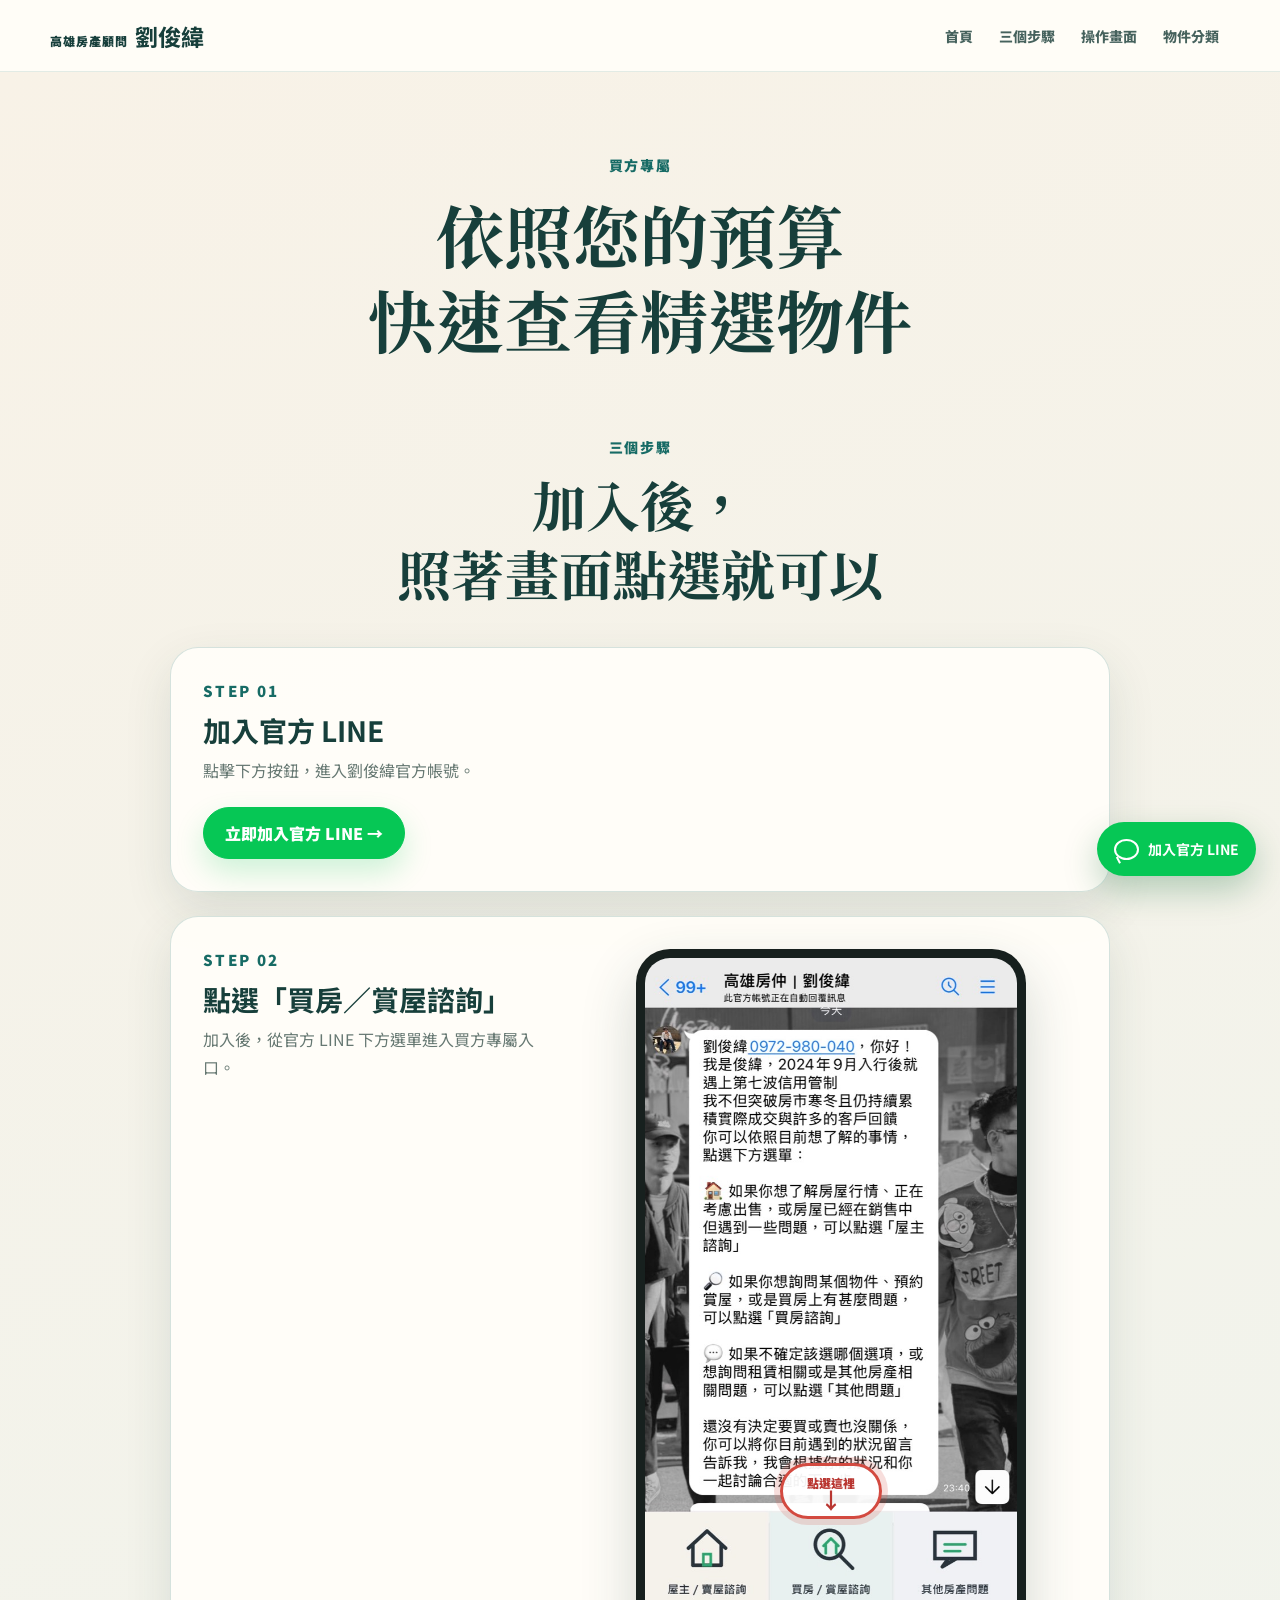
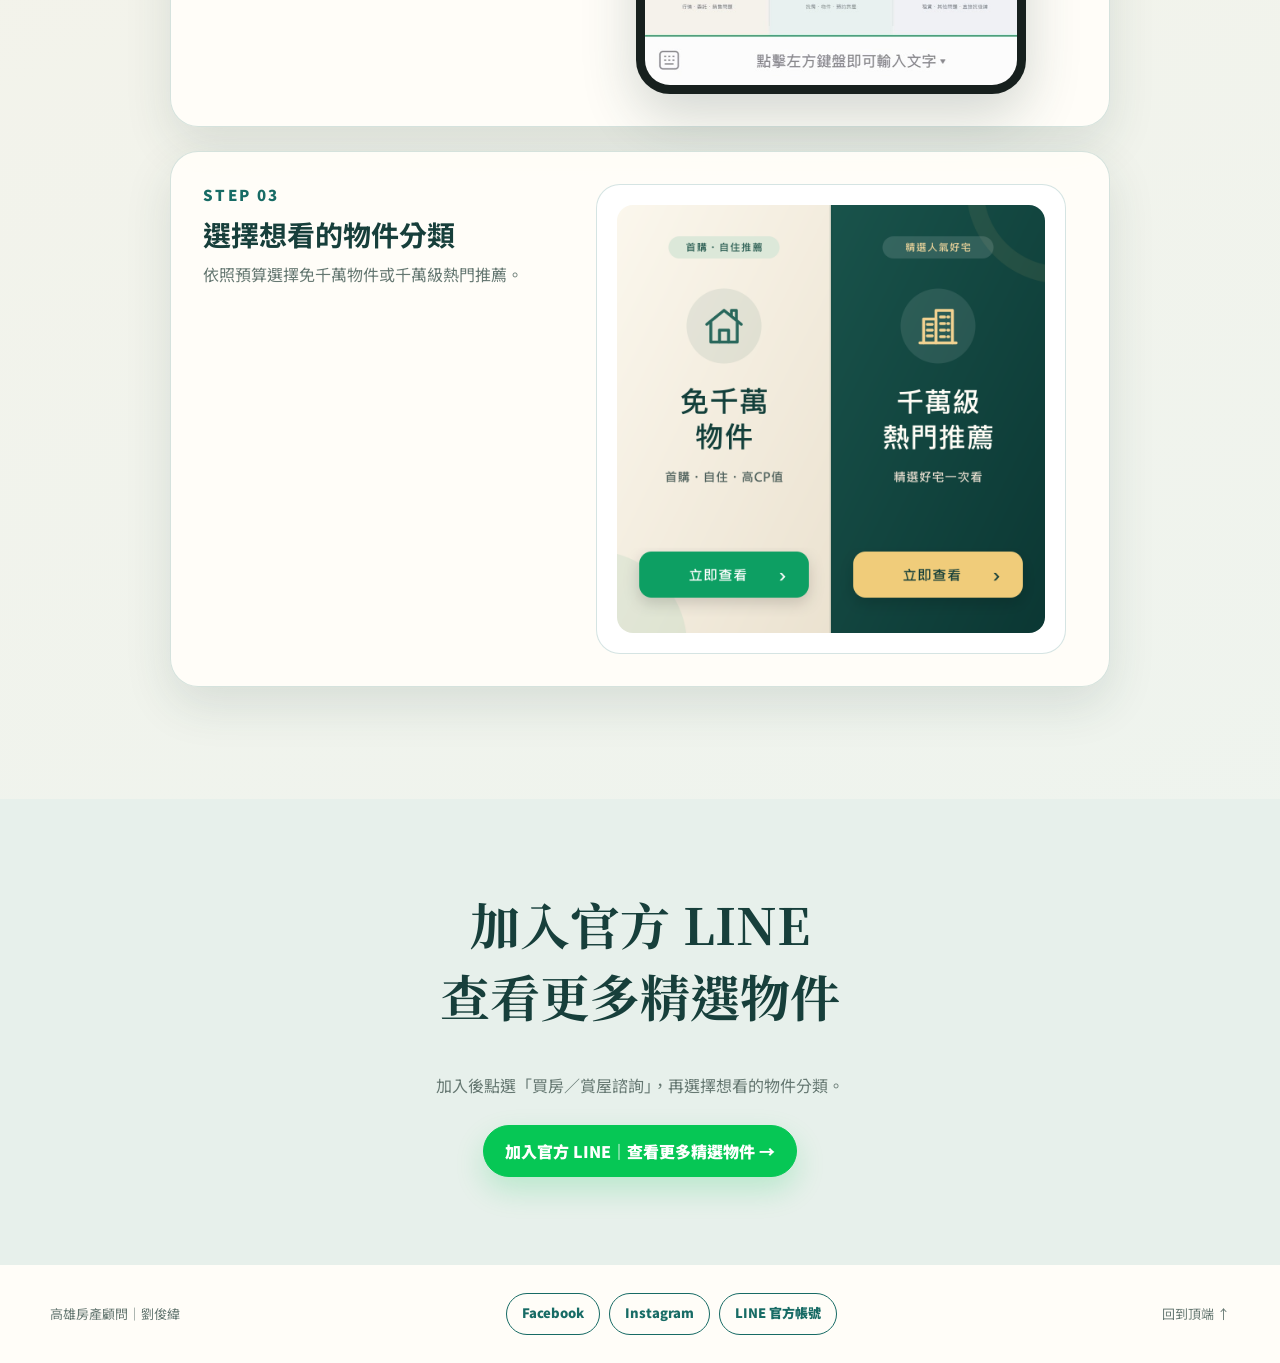
==== commit 3247cc25: "更新樣式版本並清除舊版快取" ====
--- a/buyer.html
+++ b/buyer.html
@@ -5,7 +5,7 @@
   <meta name="viewport" content="width=device-width,initial-scale=1">
   <title>精選物件｜劉俊緯不動產顧問</title>
   <meta name="description" content="加入劉俊緯官方LINE，點選買房諮詢，查看依預算整理的精選物件。">
-  <link rel="stylesheet" href="site.css?v=20261110e">
+  <link rel="stylesheet" href="site.css?v=20261110k">
   <script src="site.js?v=20261110e" defer></script>
 </head>
 <body>
--- a/site.css
+++ b/site.css
@@ -62,6 +62,8 @@
   box-shadow:0 13px 30px rgba(23,107,101,.16);transition:.2s
 }
 .primary-button:hover,.contact-button:hover,.phone-button:hover{background:var(--teal-dark);transform:translateY(-2px);box-shadow:0 17px 34px rgba(23,107,101,.23)}
+.primary-button,.contact-button{border-color:#06c755;background:#06c755;box-shadow:0 13px 30px rgba(6,199,85,.2)}
+.primary-button:hover,.contact-button:hover{border-color:#05ad49;background:#05ad49;box-shadow:0 17px 34px rgba(6,199,85,.28)}
 .plain-link{display:inline-flex;padding:12px 5px;color:var(--teal);font-weight:900;border-bottom:1px solid var(--teal)}
 
 /* Public home — private profile layout */
@@ -72,11 +74,14 @@
 .profile-copy h1 small{font-size:25px}.profile-copy h1 strong{font-size:48px}
 .profile-story,.profile-result{font-size:18px;line-height:1.85}
 .profile-story span,.profile-result span{display:block}
-.profile-story strong{color:#9a7421}.profile-story b{color:var(--red)}.profile-result strong{color:#111}
+.profile-story strong{padding:0 .08em;color:var(--ink);font-weight:900;background:linear-gradient(transparent 54%,rgba(244,213,112,.76) 54%)}.profile-story b{color:var(--red)}.profile-story .inverse-win{color:var(--red);background:none}.profile-result strong{color:#111}
+.profile-visual{position:relative;height:500px}
 .profile-photo{position:relative;isolation:isolate;height:470px;border:1px solid rgba(23,107,101,.2);border-radius:48% 48% 25px 25px;background:linear-gradient(90deg,transparent 0 67%,rgba(23,107,101,.11) 67%),linear-gradient(155deg,#dcece8,#f4ecdd);box-shadow:8px -8px rgba(23,107,101,.08),0 20px 48px rgba(35,64,58,.14);overflow:hidden}
 .profile-photo:before{content:"";position:absolute;inset:18px -10px 0 20px;z-index:0;border:2px solid var(--gold);border-bottom:0;border-radius:50% 50% 18px 18px}
 .profile-photo:after{content:"";position:absolute;left:8%;right:5%;bottom:8%;z-index:1;height:3px;border-radius:99px;background:var(--gold);transform:rotate(-3deg)}
 .profile-photo img{position:relative;z-index:2;width:100%;height:100%;object-fit:contain;object-position:center bottom}
+.profile-proof{position:absolute;z-index:4;min-width:145px;padding:12px 15px;border:1px solid rgba(23,107,101,.18);border-radius:16px;background:rgba(255,253,248,.97);text-align:center;box-shadow:var(--shadow)}
+.profile-proof span,.profile-proof strong{display:block}.profile-proof span{font-size:12px;font-weight:800}.profile-proof strong{color:var(--teal);font-size:23px;line-height:1.2}.profile-proof-one{top:7%;left:-28px}.profile-proof-one strong{color:var(--red)}.profile-proof-two{left:-22px;bottom:13%}.profile-proof-three{right:-24px;bottom:3%}
 .home-choice-panel{max-width:900px;margin:64px auto 0;padding:42px;border:1px solid var(--line);border-radius:28px;background:rgba(255,253,248,.92);text-align:center;box-shadow:var(--shadow)}
 .home-choice-panel h2{margin:13px 0 12px;color:var(--ink);font-family:"Noto Serif TC",serif;font-size:clamp(34px,4.5vw,52px);line-height:1.3}
 .home-choice-panel>p{margin-bottom:26px;color:var(--muted)}
@@ -164,26 +169,26 @@
 
 @media(max-width:900px){
   .site-header nav{display:none}.menu-button{display:block}
-  .profile-layout{grid-template-columns:1fr;max-width:650px}.profile-copy{text-align:center}.profile-photo{width:min(100%,430px);margin:auto}
+  .profile-layout{grid-template-columns:1fr;max-width:650px}.profile-copy{text-align:center}.profile-visual{width:min(100%,430px);margin:auto}.profile-photo{width:100%;margin:auto}
   .private-hero{grid-template-columns:1fr;max-width:720px}.hero-visual{grid-row:1}.hero-copy{grid-row:2;text-align:center}.hero-actions{justify-content:center}
   .situation-row{grid-template-columns:repeat(2,1fr)}.record-row{grid-template-columns:repeat(2,1fr)}
   .strategy-cta,.contact-section{grid-template-columns:1fr}.strategy-cta{text-align:center}.contact-card{max-width:500px;margin:auto}
 }
 
 @media(max-width:600px){
-  html{scroll-padding-top:64px}.site-header{height:64px;padding:0 15px}.brand span{font-size:9px}.brand b{font-size:18px}.menu-panel{top:64px}
+  html{scroll-padding-top:64px}html,body{width:100%;max-width:100%;overflow-x:hidden}.site-header{height:64px;padding:0 15px}.brand span{font-size:9px}.brand b{font-size:18px}.menu-panel{top:64px}
   .pad{padding:58px 20px}.section-heading{margin-bottom:28px}.section-heading h2{font-size:30px}.section-heading p{font-size:15px}
   .primary-button,.contact-button{width:100%;min-height:50px;padding:12px 14px;font-size:14px}
 
-  .profile-section{padding-top:35px}.profile-layout{display:flex;flex-direction:column;gap:18px}.profile-copy{text-align:left}.profile-copy h1{margin:15px 0 19px}.profile-copy h1 small{font-size:20px}.profile-copy h1 strong{font-size:37px}.profile-story,.profile-result{font-size:15px;line-height:1.8}.profile-photo{height:350px;order:2}.profile-copy{order:1}
+  .profile-section{padding-top:35px}.profile-layout{display:flex;flex-direction:column;gap:18px}.profile-copy{text-align:left}.profile-copy h1{margin:15px 0 19px}.profile-copy h1 small{font-size:20px}.profile-copy h1 strong{font-size:37px}.profile-story,.profile-result{font-size:15px;line-height:1.8}.profile-visual{height:390px;order:2}.profile-photo{height:350px}.profile-proof{min-width:122px;padding:10px 9px}.profile-proof span{font-size:11px}.profile-proof strong{font-size:19px}.profile-proof-one{top:3%;left:-4px}.profile-proof-two{left:-4px;bottom:12%}.profile-proof-three{right:-4px;bottom:1%}.profile-copy{order:1}
   .home-choice-panel{margin-top:38px;padding:27px 17px}.home-choice-panel h2{font-size:34px}.home-choice-panel>p{font-size:14px;line-height:1.7}.choice-grid{grid-template-columns:1fr}.choice-card{min-height:84px;padding:17px 19px}.choice-card strong{font-size:20px}
 
-  .private-hero{min-height:0;padding:28px 18px 52px;display:flex;flex-direction:column;gap:24px}.hero-visual{order:1;width:100%;height:510px}.hero-copy{order:2}.portrait{inset:45px 5px 0}.proof{min-width:128px;padding:11px 10px}.proof strong{font-size:21px}.proof-one{top:5%;left:0}.proof-two{left:0;bottom:12%}.proof-three{right:0;bottom:2%}
+  .private-hero{min-height:0;padding:42px 18px 52px;display:block}.private-hero .hero-visual{display:none}.hero-copy{text-align:center}.hero-actions{justify-content:center}
   .hero-copy h1{font-size:39px;line-height:1.3}.hero-lead{font-size:15px}.hero-lead span{display:block}.hero-actions{display:grid;gap:12px}.plain-link{justify-self:center}
 
   .card-row,.record-row,.feedback-board{display:flex;gap:15px;margin-inline:-20px;padding:4px 20px 18px;overflow-x:auto;scroll-snap-type:x mandatory;scrollbar-width:none}.card-row::-webkit-scrollbar,.record-row::-webkit-scrollbar,.feedback-board::-webkit-scrollbar{display:none}.card-row article,.record-card,.feedback-board>article{flex:0 0 86%;scroll-snap-align:start}.swipe-hint{display:block;margin:3px 0 18px;color:var(--muted);text-align:center;font-size:13px;font-weight:700}
   .record-card p strong{font-size:28px}.section-action{padding:23px 17px}.section-action p{font-size:15px;line-height:1.7}
-  .packaging-heading h2{font-size:clamp(25px,7.3vw,30px)}.packaging-heading h2 span{white-space:nowrap}.before-after{grid-template-columns:1fr;gap:16px}.before-after figcaption b{font-size:17px}
+  #situations .section-heading h2{font-size:clamp(23px,7vw,27px);letter-spacing:-.04em;white-space:nowrap}.packaging-heading h2{font-size:clamp(25px,7.3vw,30px)}.packaging-heading h2 span{white-space:nowrap}.before-after{grid-template-columns:1fr;gap:16px}.before-after figcaption b{font-size:17px}
   .strategy-cta{padding:48px 20px}.strategy-cta h2{font-size:30px}
   .contact-section{padding-top:58px}.contact-copy{text-align:center}.contact-copy h2{font-size:38px}.contact-copy h2 span{display:block}.contact-subtitle{font-size:21px}.contact-detail{font-size:15px}.contact-card{padding:18px}.contact-card h3{font-size:31px}
 
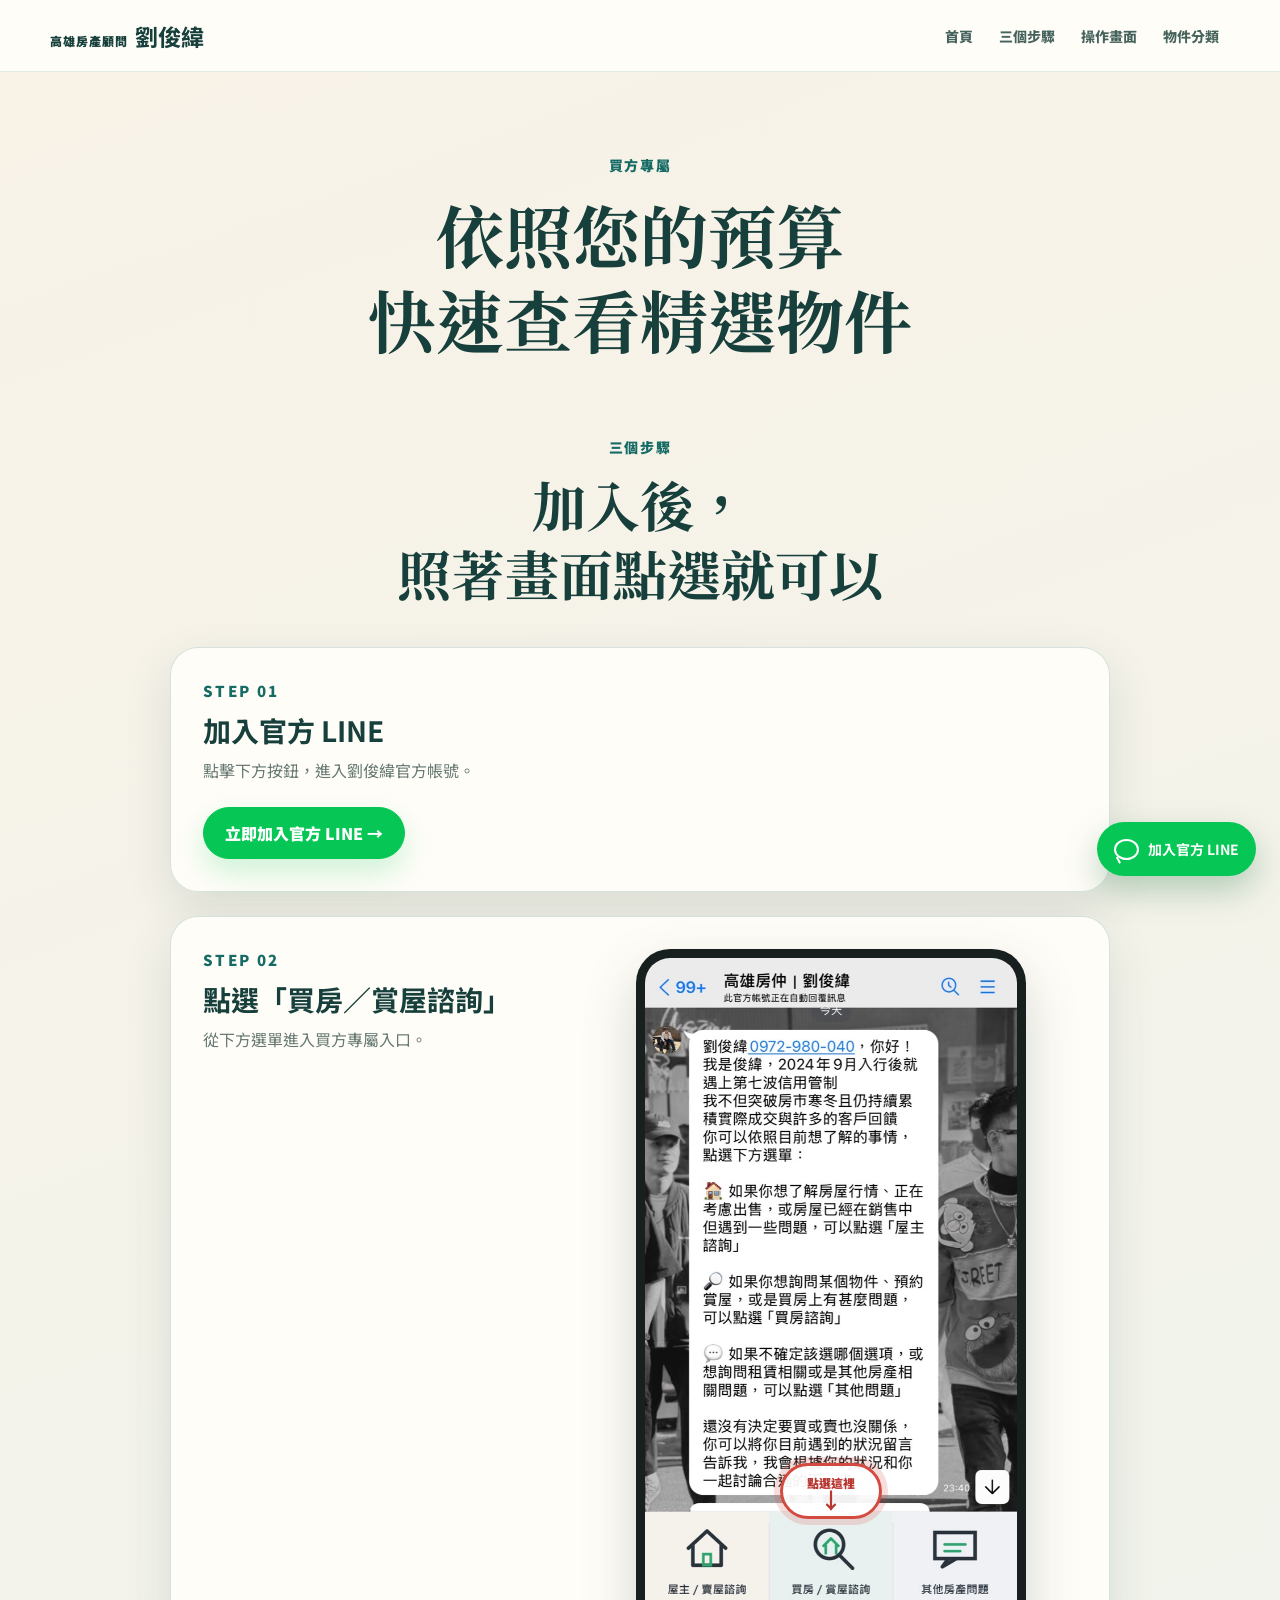
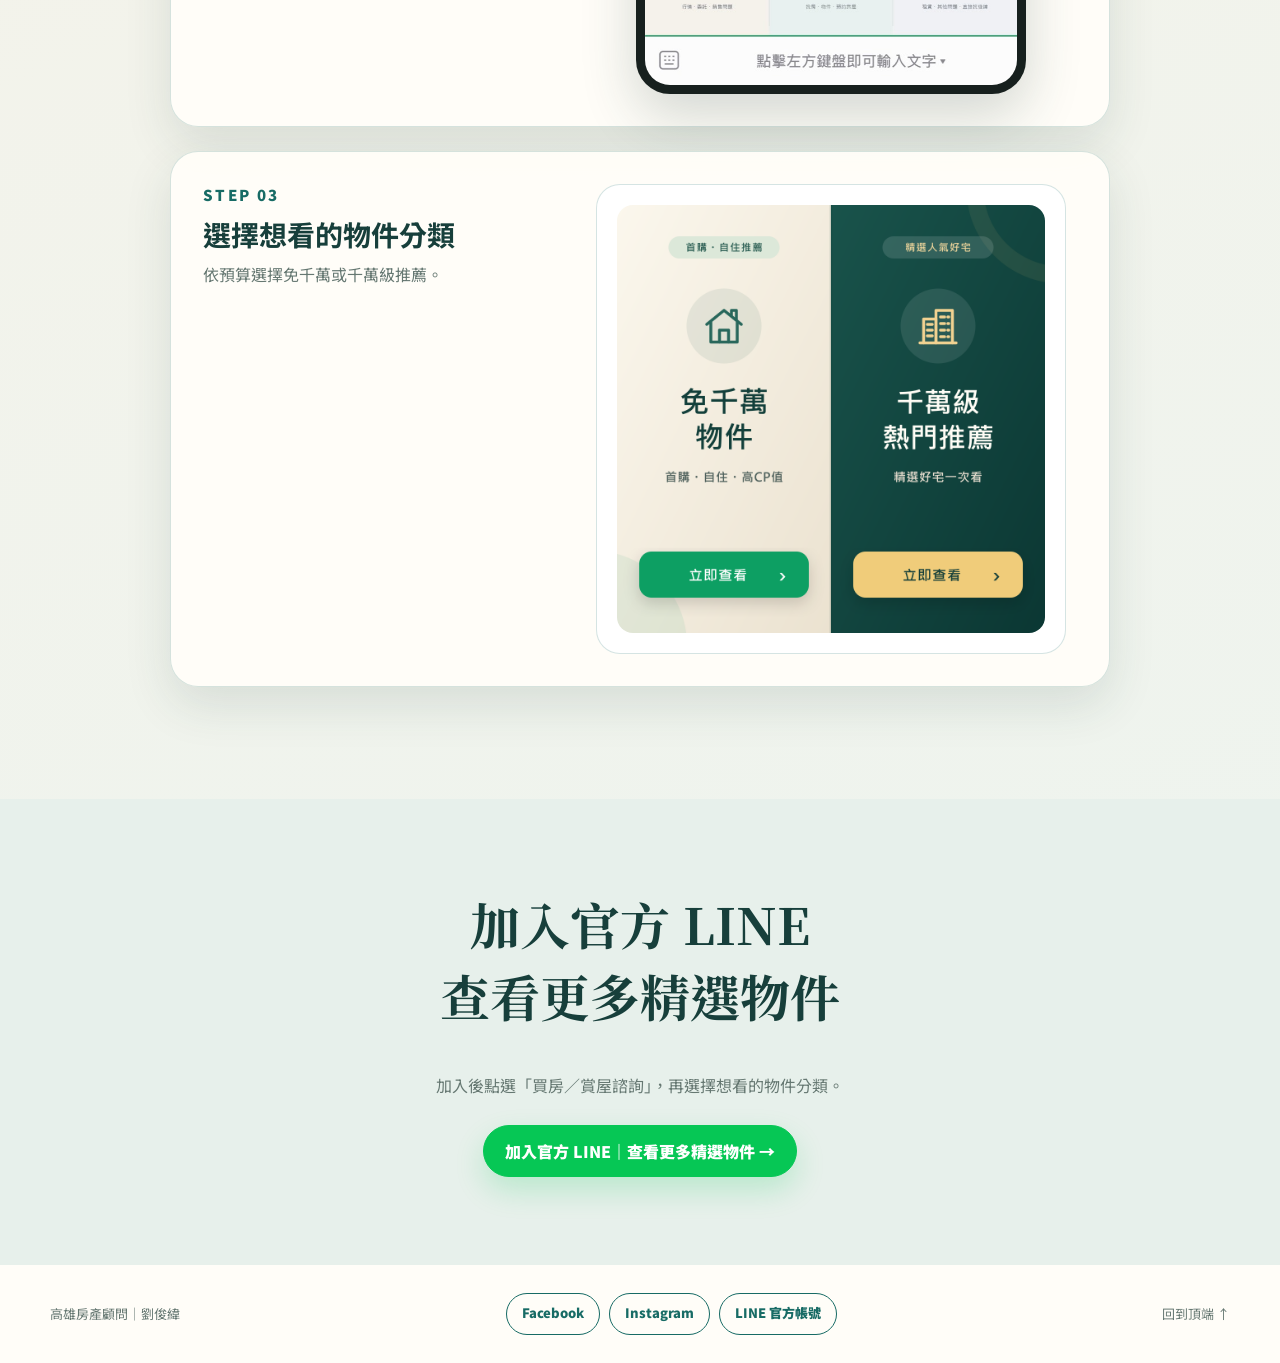
==== commit 0d604c0e: "固定導覽列並優化手機文字分行" ====
--- a/buyer.html
+++ b/buyer.html
@@ -5,7 +5,7 @@
   <meta name="viewport" content="width=device-width,initial-scale=1">
   <title>精選物件｜劉俊緯不動產顧問</title>
   <meta name="description" content="加入劉俊緯官方LINE，點選買房諮詢，查看依預算整理的精選物件。">
-  <link rel="stylesheet" href="site.css?v=20261110k">
+  <link rel="stylesheet" href="site.css?v=20261110n">
   <script src="site.js?v=20261110e" defer></script>
 </head>
 <body>
@@ -32,13 +32,13 @@
 
       <article id="step-two" class="buyer-step visual-step">
         <div class="step-number">STEP 02</div>
-        <div class="step-copy"><h3>點選「買房／賞屋諮詢」</h3><p>加入後，從官方 LINE 下方選單進入買方專屬入口。</p></div>
+        <div class="step-copy"><h3>點選「買房／賞屋諮詢」</h3><p>從下方選單進入買方專屬入口。</p></div>
         <div class="phone-shot"><img src="line-official-chat.jpg" alt="劉俊緯官方LINE完整歡迎訊息與三路口選單"><span class="tap-marker">點選這裡<b>↓</b></span></div>
       </article>
 
       <article id="step-three" class="buyer-step visual-step">
         <div class="step-number">STEP 03</div>
-        <div class="step-copy"><h3>選擇想看的物件分類</h3><p>依照預算選擇免千萬物件或千萬級熱門推薦。</p></div>
+        <div class="step-copy"><h3>選擇想看的物件分類</h3><p>依預算選擇免千萬或千萬級推薦。</p></div>
         <div class="selector-shot"><img src="line-buyer-budget-selector.png" alt="免千萬物件與千萬級熱門推薦選擇畫面"></div>
       </article>
     </section>
--- a/site.css
+++ b/site.css
@@ -19,14 +19,14 @@
 
 *{box-sizing:border-box}
 html{scroll-behavior:smooth;scroll-padding-top:76px}
-body{margin:0;background:var(--paper);color:var(--text);font-family:"Noto Sans TC","Microsoft JhengHei",sans-serif;overflow-x:clip}
+body{margin:0;padding-top:72px;background:var(--paper);color:var(--text);font-family:"Noto Sans TC","Microsoft JhengHei",sans-serif;overflow-x:clip}
 img{display:block;max-width:100%}
 a{color:inherit;text-decoration:none}
 button{font:inherit}
 h1,h2,h3,p{margin-top:0}
 
 .site-header{
-  position:sticky;top:0;z-index:50;height:72px;padding:0 max(24px,calc((100vw - 1180px)/2));
+  position:fixed;top:0;left:0;right:0;z-index:50;height:72px;padding:0 max(24px,calc((100vw - 1180px)/2));
   display:flex;align-items:center;gap:28px;background:rgba(255,253,248,.95);
   border-bottom:1px solid rgba(23,107,101,.12);backdrop-filter:blur(16px)
 }
@@ -74,7 +74,7 @@
 .profile-copy h1 small{font-size:25px}.profile-copy h1 strong{font-size:48px}
 .profile-story,.profile-result{font-size:18px;line-height:1.85}
 .profile-story span,.profile-result span{display:block}
-.profile-story strong{padding:0 .08em;color:var(--ink);font-weight:900;background:linear-gradient(transparent 54%,rgba(244,213,112,.76) 54%)}.profile-story b{color:var(--red)}.profile-story .inverse-win{color:var(--red);background:none}.profile-result strong{color:#111}
+.profile-story strong{padding:0 .08em;color:var(--ink);font-weight:900;background:linear-gradient(transparent 54%,rgba(244,213,112,.76) 54%)}.profile-story b{color:var(--red)}.profile-story .inverse-win{color:var(--teal-dark);background:none}.profile-result strong{color:#111}
 .profile-visual{position:relative;height:500px}
 .profile-photo{position:relative;isolation:isolate;height:470px;border:1px solid rgba(23,107,101,.2);border-radius:48% 48% 25px 25px;background:linear-gradient(90deg,transparent 0 67%,rgba(23,107,101,.11) 67%),linear-gradient(155deg,#dcece8,#f4ecdd);box-shadow:8px -8px rgba(23,107,101,.08),0 20px 48px rgba(35,64,58,.14);overflow:hidden}
 .profile-photo:before{content:"";position:absolute;inset:18px -10px 0 20px;z-index:0;border:2px solid var(--gold);border-bottom:0;border-radius:50% 50% 18px 18px}
@@ -176,18 +176,18 @@
 }
 
 @media(max-width:600px){
-  html{scroll-padding-top:64px}html,body{width:100%;max-width:100%;overflow-x:hidden}.site-header{height:64px;padding:0 15px}.brand span{font-size:9px}.brand b{font-size:18px}.menu-panel{top:64px}
+  html{scroll-padding-top:64px}html,body{width:100%;max-width:100%;overflow-x:hidden}body{padding-top:64px}.site-header{height:64px;padding:0 15px}.brand span{font-size:9px}.brand b{font-size:18px}.menu-panel{top:64px}
   .pad{padding:58px 20px}.section-heading{margin-bottom:28px}.section-heading h2{font-size:30px}.section-heading p{font-size:15px}
   .primary-button,.contact-button{width:100%;min-height:50px;padding:12px 14px;font-size:14px}
 
   .profile-section{padding-top:35px}.profile-layout{display:flex;flex-direction:column;gap:18px}.profile-copy{text-align:left}.profile-copy h1{margin:15px 0 19px}.profile-copy h1 small{font-size:20px}.profile-copy h1 strong{font-size:37px}.profile-story,.profile-result{font-size:15px;line-height:1.8}.profile-visual{height:390px;order:2}.profile-photo{height:350px}.profile-proof{min-width:122px;padding:10px 9px}.profile-proof span{font-size:11px}.profile-proof strong{font-size:19px}.profile-proof-one{top:3%;left:-4px}.profile-proof-two{left:-4px;bottom:12%}.profile-proof-three{right:-4px;bottom:1%}.profile-copy{order:1}
   .home-choice-panel{margin-top:38px;padding:27px 17px}.home-choice-panel h2{font-size:34px}.home-choice-panel>p{font-size:14px;line-height:1.7}.choice-grid{grid-template-columns:1fr}.choice-card{min-height:84px;padding:17px 19px}.choice-card strong{font-size:20px}
 
-  .private-hero{min-height:0;padding:42px 18px 52px;display:block}.private-hero .hero-visual{display:none}.hero-copy{text-align:center}.hero-actions{justify-content:center}
+  .private-hero{min-height:0;padding:42px 18px 52px;display:block}.private-hero .hero-visual{display:none}.private-hero .hero-actions .primary-button{display:none}.hero-copy{text-align:center}.hero-actions{justify-content:center}
   .hero-copy h1{font-size:39px;line-height:1.3}.hero-lead{font-size:15px}.hero-lead span{display:block}.hero-actions{display:grid;gap:12px}.plain-link{justify-self:center}
 
   .card-row,.record-row,.feedback-board{display:flex;gap:15px;margin-inline:-20px;padding:4px 20px 18px;overflow-x:auto;scroll-snap-type:x mandatory;scrollbar-width:none}.card-row::-webkit-scrollbar,.record-row::-webkit-scrollbar,.feedback-board::-webkit-scrollbar{display:none}.card-row article,.record-card,.feedback-board>article{flex:0 0 86%;scroll-snap-align:start}.swipe-hint{display:block;margin:3px 0 18px;color:var(--muted);text-align:center;font-size:13px;font-weight:700}
-  .record-card p strong{font-size:28px}.section-action{padding:23px 17px}.section-action p{font-size:15px;line-height:1.7}
+  .record-card p strong{font-size:28px}.section-action{padding:23px 17px}.section-action p{font-size:15px;line-height:1.7}.section-action p span{display:block}
   #situations .section-heading h2{font-size:clamp(23px,7vw,27px);letter-spacing:-.04em;white-space:nowrap}.packaging-heading h2{font-size:clamp(25px,7.3vw,30px)}.packaging-heading h2 span{white-space:nowrap}.before-after{grid-template-columns:1fr;gap:16px}.before-after figcaption b{font-size:17px}
   .strategy-cta{padding:48px 20px}.strategy-cta h2{font-size:30px}
   .contact-section{padding-top:58px}.contact-copy{text-align:center}.contact-copy h2{font-size:38px}.contact-copy h2 span{display:block}.contact-subtitle{font-size:21px}.contact-detail{font-size:15px}.contact-card{padding:18px}.contact-card h3{font-size:31px}
@@ -195,7 +195,7 @@
   .site-footer,.simple-footer{padding:25px 20px;flex-direction:column;text-align:center}.social-actions{display:grid;grid-template-columns:1fr;width:100%}.social-actions a{width:100%}
   .line-float{right:16px;bottom:16px;width:58px;height:58px;min-height:58px;padding:0;justify-content:center}.line-float b{display:none}.chat-icon{width:27px;height:23px}
 
-  .buyer-intro{padding:53px 20px 24px}.buyer-intro h1{font-size:39px}.buyer-journey{padding:25px 20px 58px}.buyer-journey .section-heading h2{font-size:27px}.buyer-step{padding:24px 18px;border-radius:22px}.step-copy h3{font-size:23px}.visual-step{display:block}.visual-step>div:last-child{margin-top:22px}.phone-shot{max-width:350px}.selector-shot{padding:11px}.buyer-bottom{padding:55px 20px}.buyer-bottom h2{font-size:33px}
+  .buyer-intro{padding:53px 20px 24px}.buyer-intro h1{font-size:39px}.buyer-journey{padding:25px 20px 58px}.buyer-journey .section-heading h2{font-size:27px}.buyer-step{padding:24px 18px;border-radius:22px}.step-copy h3{font-size:23px}#step-two .step-copy p,#step-three .step-copy p{white-space:nowrap}.visual-step{display:block}.visual-step>div:last-child{margin-top:22px}.phone-shot{max-width:350px}.selector-shot{padding:11px}.buyer-bottom{padding:55px 20px}.buyer-bottom h2{font-size:33px}
 }
 
 @media(max-width:390px){
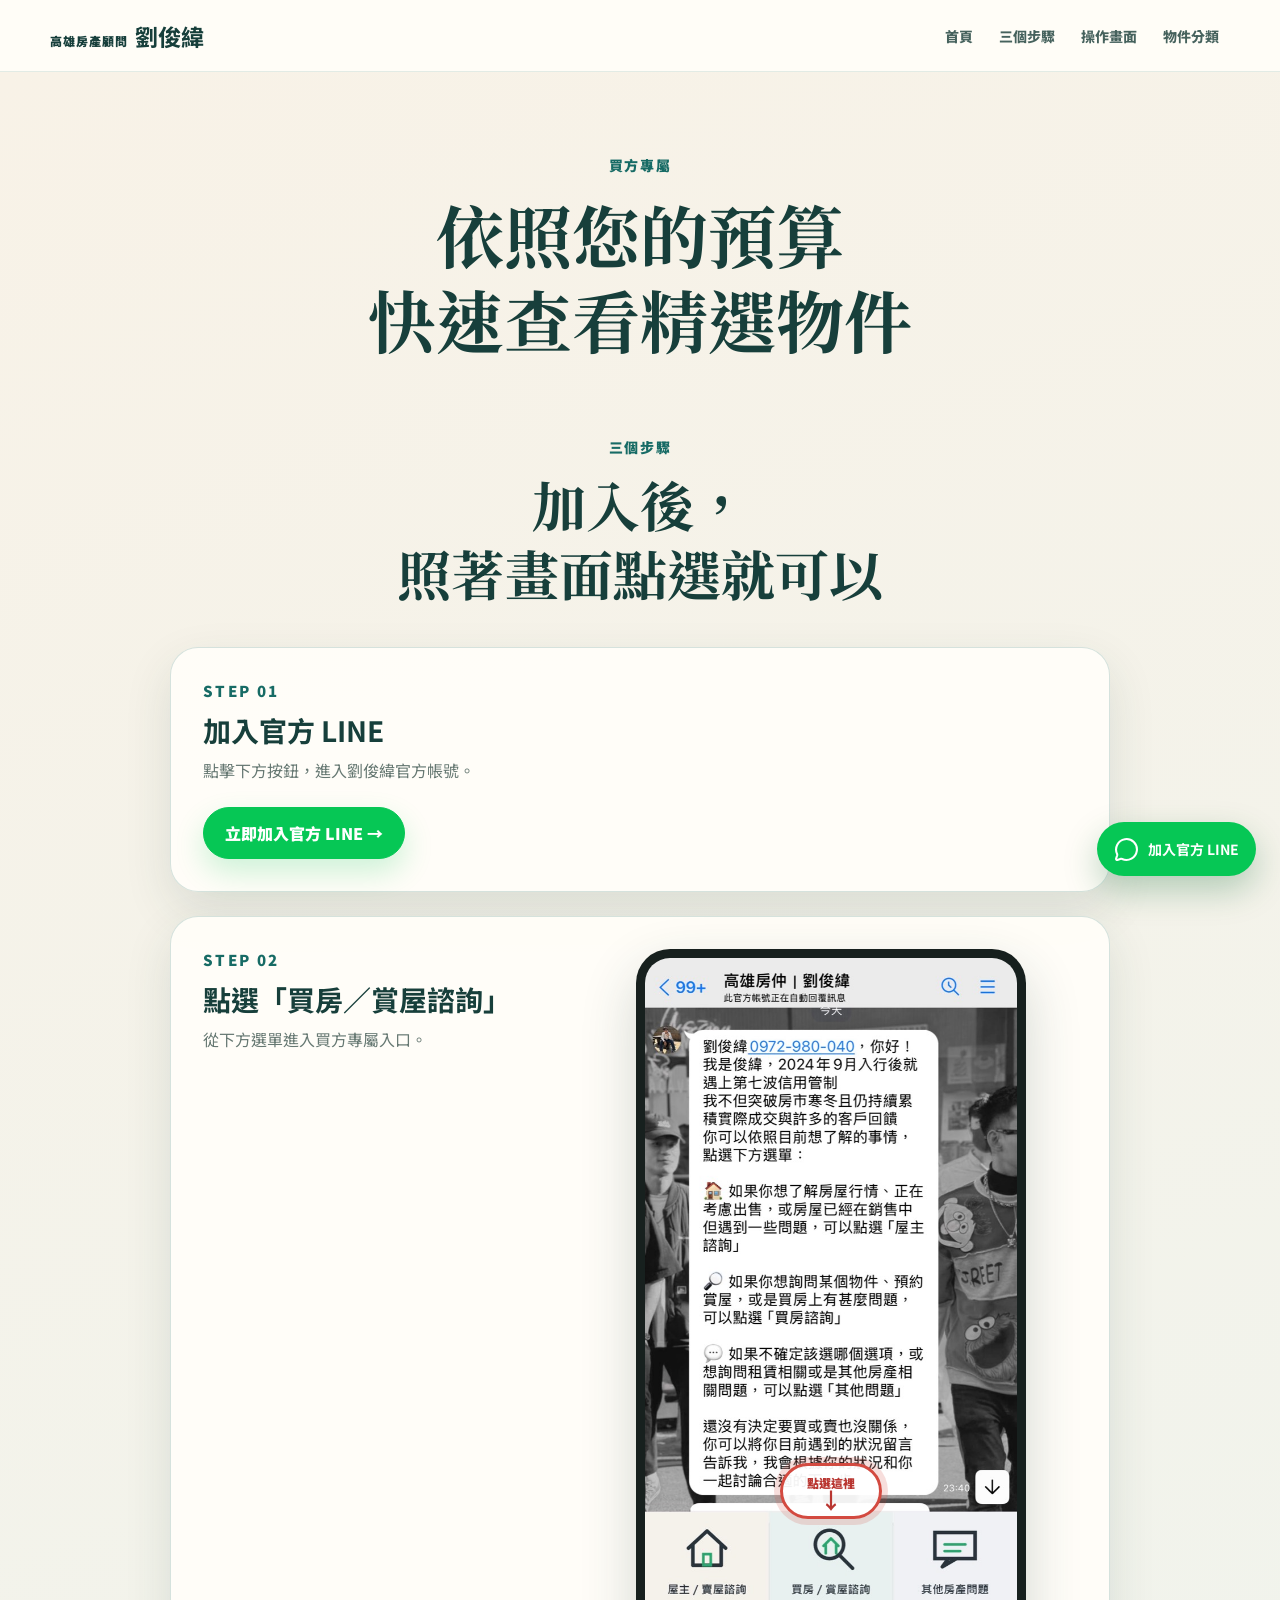
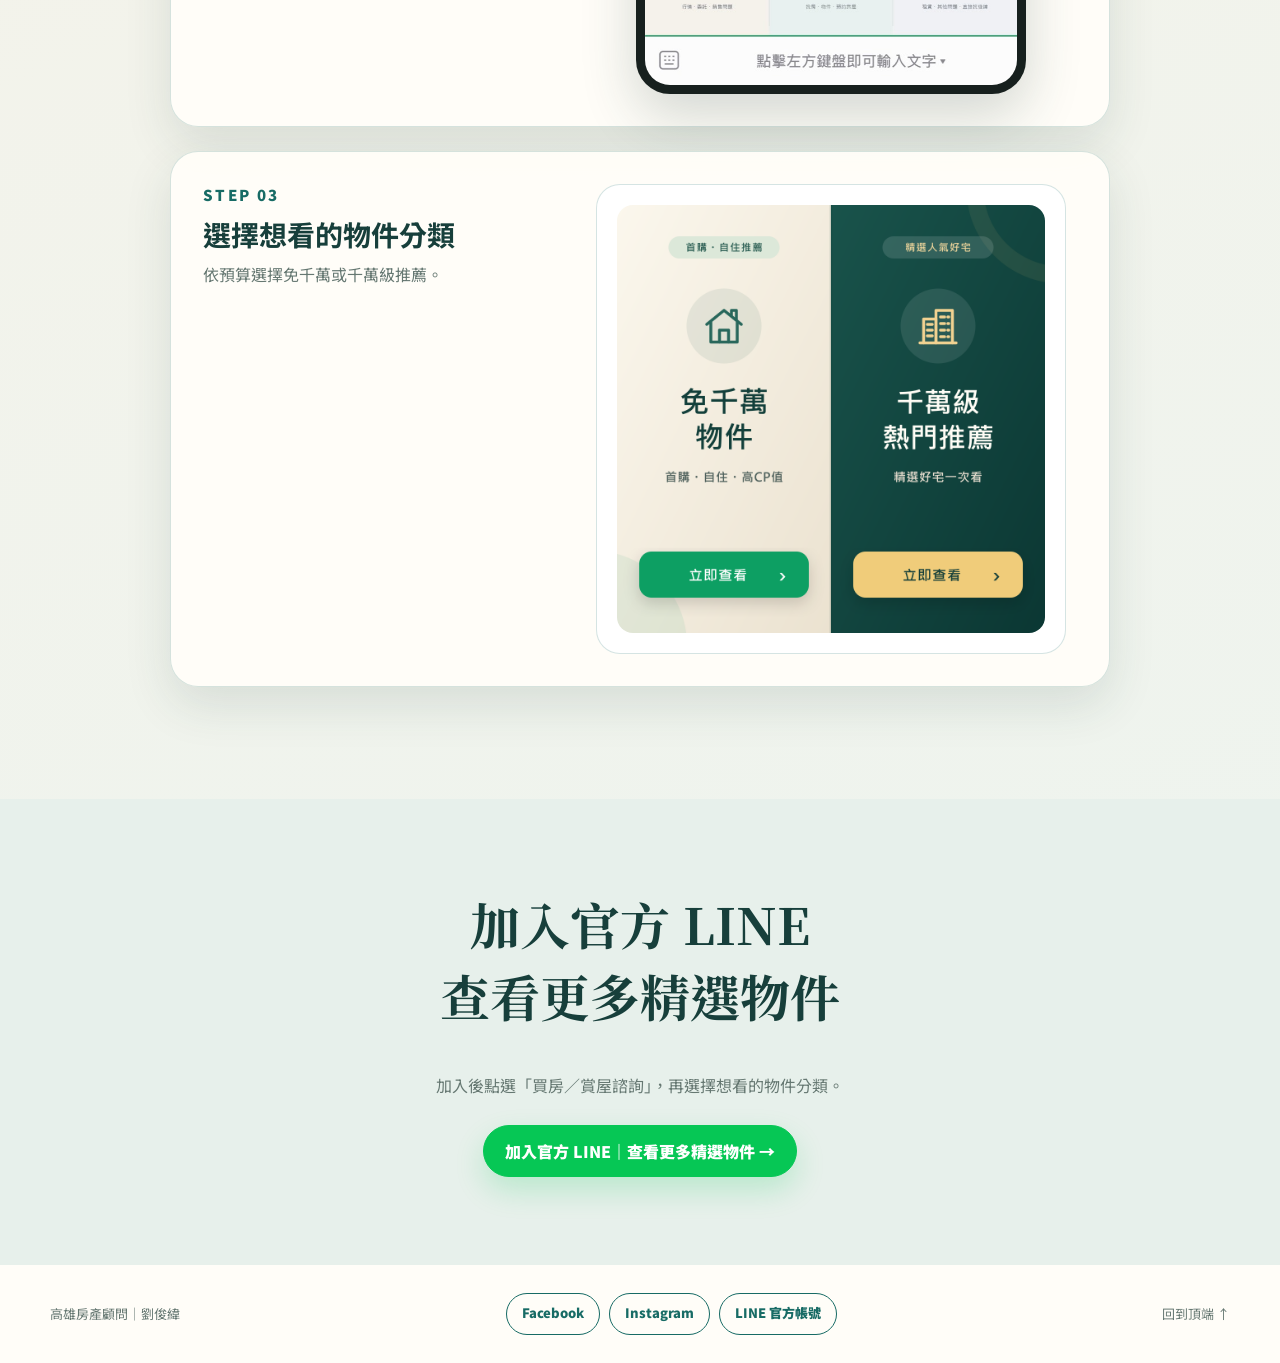
==== commit 40234416: "統一公私領域 LINE 按鈕樣式" ====
--- a/buyer.html
+++ b/buyer.html
@@ -5,7 +5,7 @@
   <meta name="viewport" content="width=device-width,initial-scale=1">
   <title>精選物件｜劉俊緯不動產顧問</title>
   <meta name="description" content="加入劉俊緯官方LINE，點選買房諮詢，查看依預算整理的精選物件。">
-  <link rel="stylesheet" href="site.css?v=20261110n">
+  <link rel="stylesheet" href="site.css?v=20261110r">
   <script src="site.js?v=20261110e" defer></script>
 </head>
 <body>
@@ -47,6 +47,6 @@
   </main>
 
   <footer class="site-footer"><p>高雄房產顧問｜劉俊緯</p><div class="social-actions"><a class="facebook" href="https://www.facebook.com/profile.php?id=61593687617416" target="_blank" rel="noreferrer">Facebook</a><a class="instagram" href="https://www.instagram.com/wei.house_kh" target="_blank" rel="noreferrer">Instagram</a><a class="line" href="https://lin.ee/toOOFOn" target="_blank" rel="noreferrer">LINE 官方帳號</a></div><a href="#top">回到頂端 ↑</a></footer>
-  <a class="line-float" href="https://lin.ee/toOOFOn" target="_blank" rel="noreferrer" aria-label="加入官方 LINE"><span class="chat-icon">◯</span><b>加入官方 LINE</b></a>
+  <a class="line-float" href="https://lin.ee/toOOFOn" target="_blank" rel="noreferrer" aria-label="加入官方 LINE"><svg xmlns="http://www.w3.org/2000/svg" width="24" height="24" viewBox="0 0 24 24" fill="none" stroke="currentColor" stroke-width="2" stroke-linecap="round" stroke-linejoin="round" aria-hidden="true"><path d="M2.992 16.342a2 2 0 0 1 .094 1.167l-1.065 3.29a1 1 0 0 0 1.236 1.168l3.413-.998a2 2 0 0 1 1.099.092 10 10 0 1 0-4.777-4.719"></path></svg><b>加入官方 LINE</b></a>
 </body>
 </html>
--- a/site.css
+++ b/site.css
@@ -149,7 +149,7 @@
 
 .line-float{position:fixed;right:24px;bottom:24px;z-index:45;display:flex;align-items:center;gap:9px;min-height:54px;padding:11px 17px;border-radius:999px;background:#06c755;color:#fff;font-size:14px;font-weight:900;box-shadow:0 14px 34px rgba(4,98,45,.27);transition:.2s}
 .line-float:hover{transform:translateY(-3px);box-shadow:0 18px 40px rgba(4,98,45,.35)}
-.chat-icon{position:relative;width:25px;height:21px;border:2px solid #fff;border-radius:50%;font-size:0}.chat-icon:after{content:"";position:absolute;left:1px;bottom:-4px;width:7px;height:7px;border-left:2px solid #fff;transform:rotate(-28deg)}
+.line-float svg{width:25px;height:25px;flex:0 0 auto}
 
 .lightbox[hidden]{display:none}.lightbox{position:fixed;inset:0;z-index:100;display:grid;grid-template-rows:1fr auto;place-items:center;padding:55px 20px 24px;background:rgba(7,27,24,.92)}
 .lightbox img{max-width:min(1100px,94vw);max-height:82vh;border-radius:16px}.lightbox p{color:#fff}.lightbox-close{position:absolute;top:16px;right:20px;width:44px;height:44px;border:1px solid rgba(255,255,255,.4);border-radius:50%;background:rgba(255,255,255,.13);color:#fff;font-size:28px;cursor:pointer}.lightbox-open{overflow:hidden}
@@ -193,7 +193,7 @@
   .contact-section{padding-top:58px}.contact-copy{text-align:center}.contact-copy h2{font-size:38px}.contact-copy h2 span{display:block}.contact-subtitle{font-size:21px}.contact-detail{font-size:15px}.contact-card{padding:18px}.contact-card h3{font-size:31px}
 
   .site-footer,.simple-footer{padding:25px 20px;flex-direction:column;text-align:center}.social-actions{display:grid;grid-template-columns:1fr;width:100%}.social-actions a{width:100%}
-  .line-float{right:16px;bottom:16px;width:58px;height:58px;min-height:58px;padding:0;justify-content:center}.line-float b{display:none}.chat-icon{width:27px;height:23px}
+  .line-float{right:16px;bottom:16px;width:58px;height:58px;min-height:58px;padding:0;justify-content:center}.line-float b{display:none}.line-float svg{width:27px;height:27px}
 
   .buyer-intro{padding:53px 20px 24px}.buyer-intro h1{font-size:39px}.buyer-journey{padding:25px 20px 58px}.buyer-journey .section-heading h2{font-size:27px}.buyer-step{padding:24px 18px;border-radius:22px}.step-copy h3{font-size:23px}#step-two .step-copy p,#step-three .step-copy p{white-space:nowrap}.visual-step{display:block}.visual-step>div:last-child{margin-top:22px}.phone-shot{max-width:350px}.selector-shot{padding:11px}.buyer-bottom{padding:55px 20px}.buyer-bottom h2{font-size:33px}
 }
